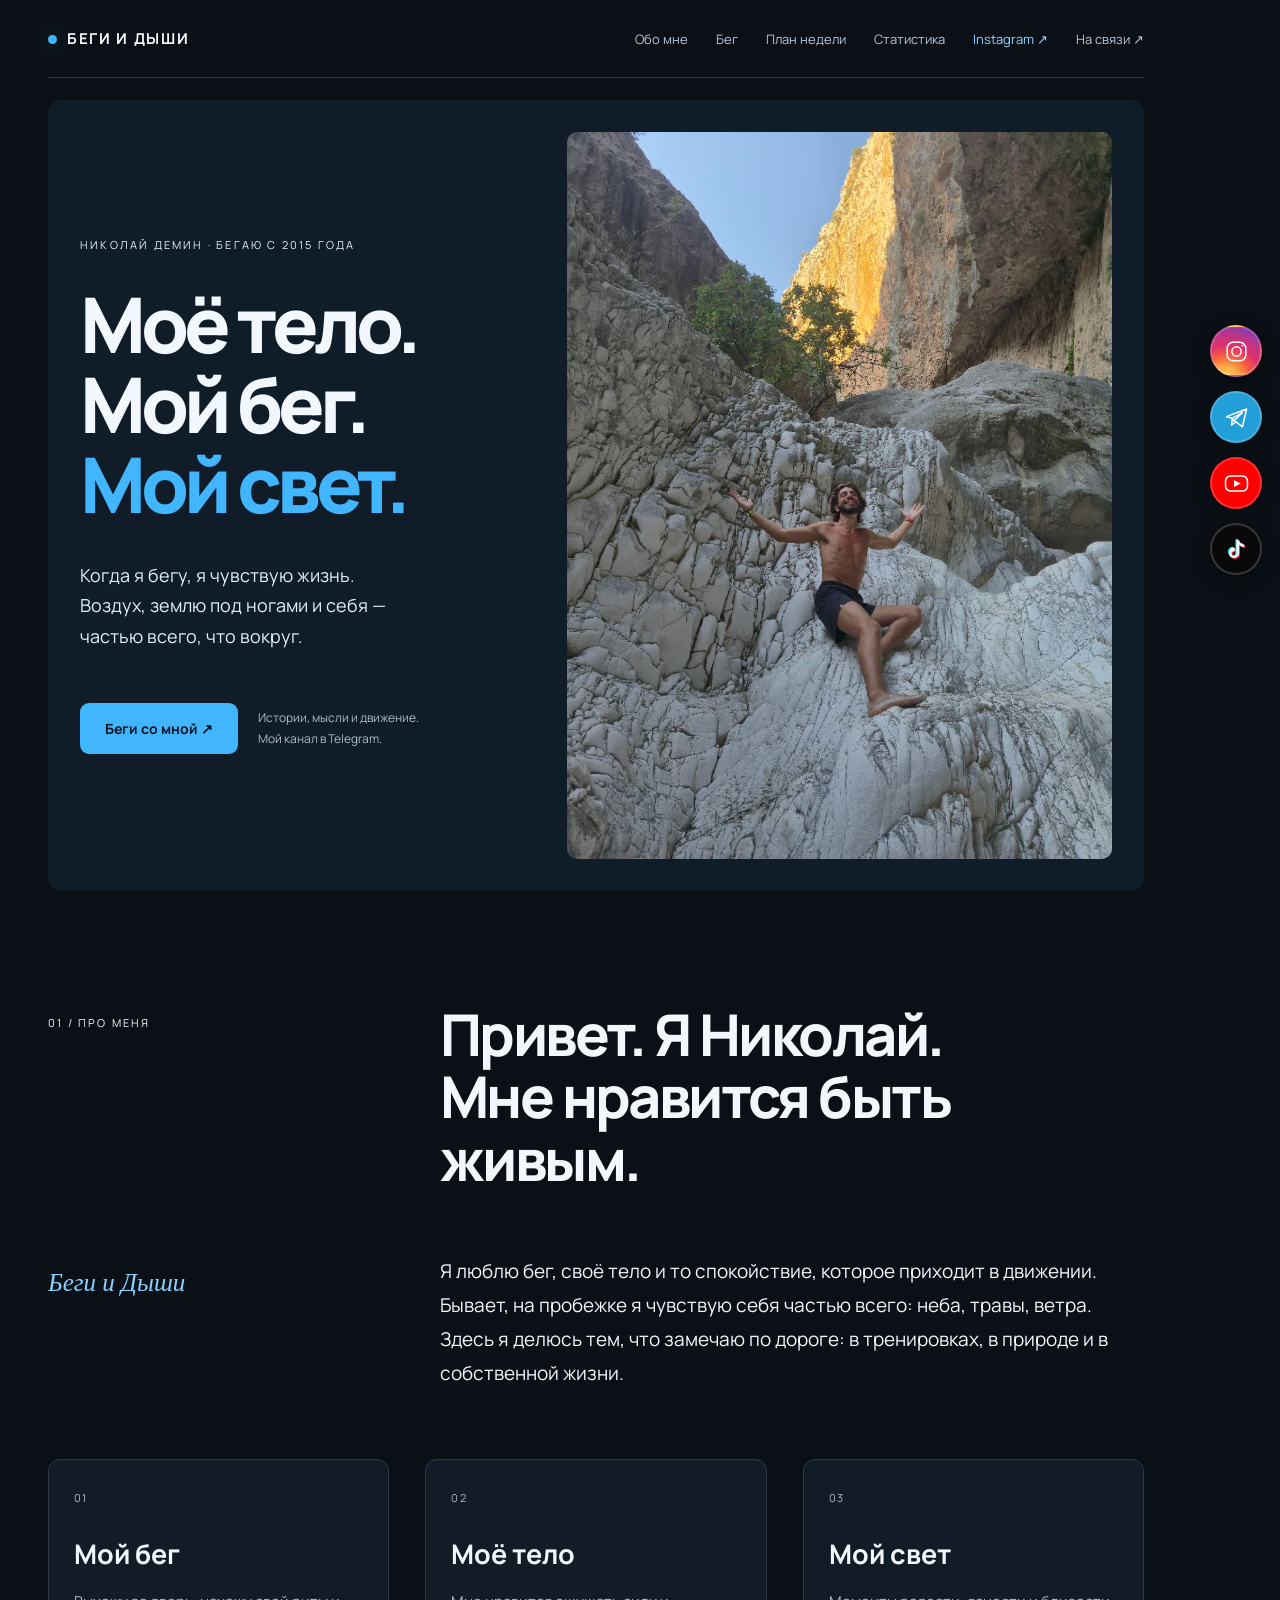
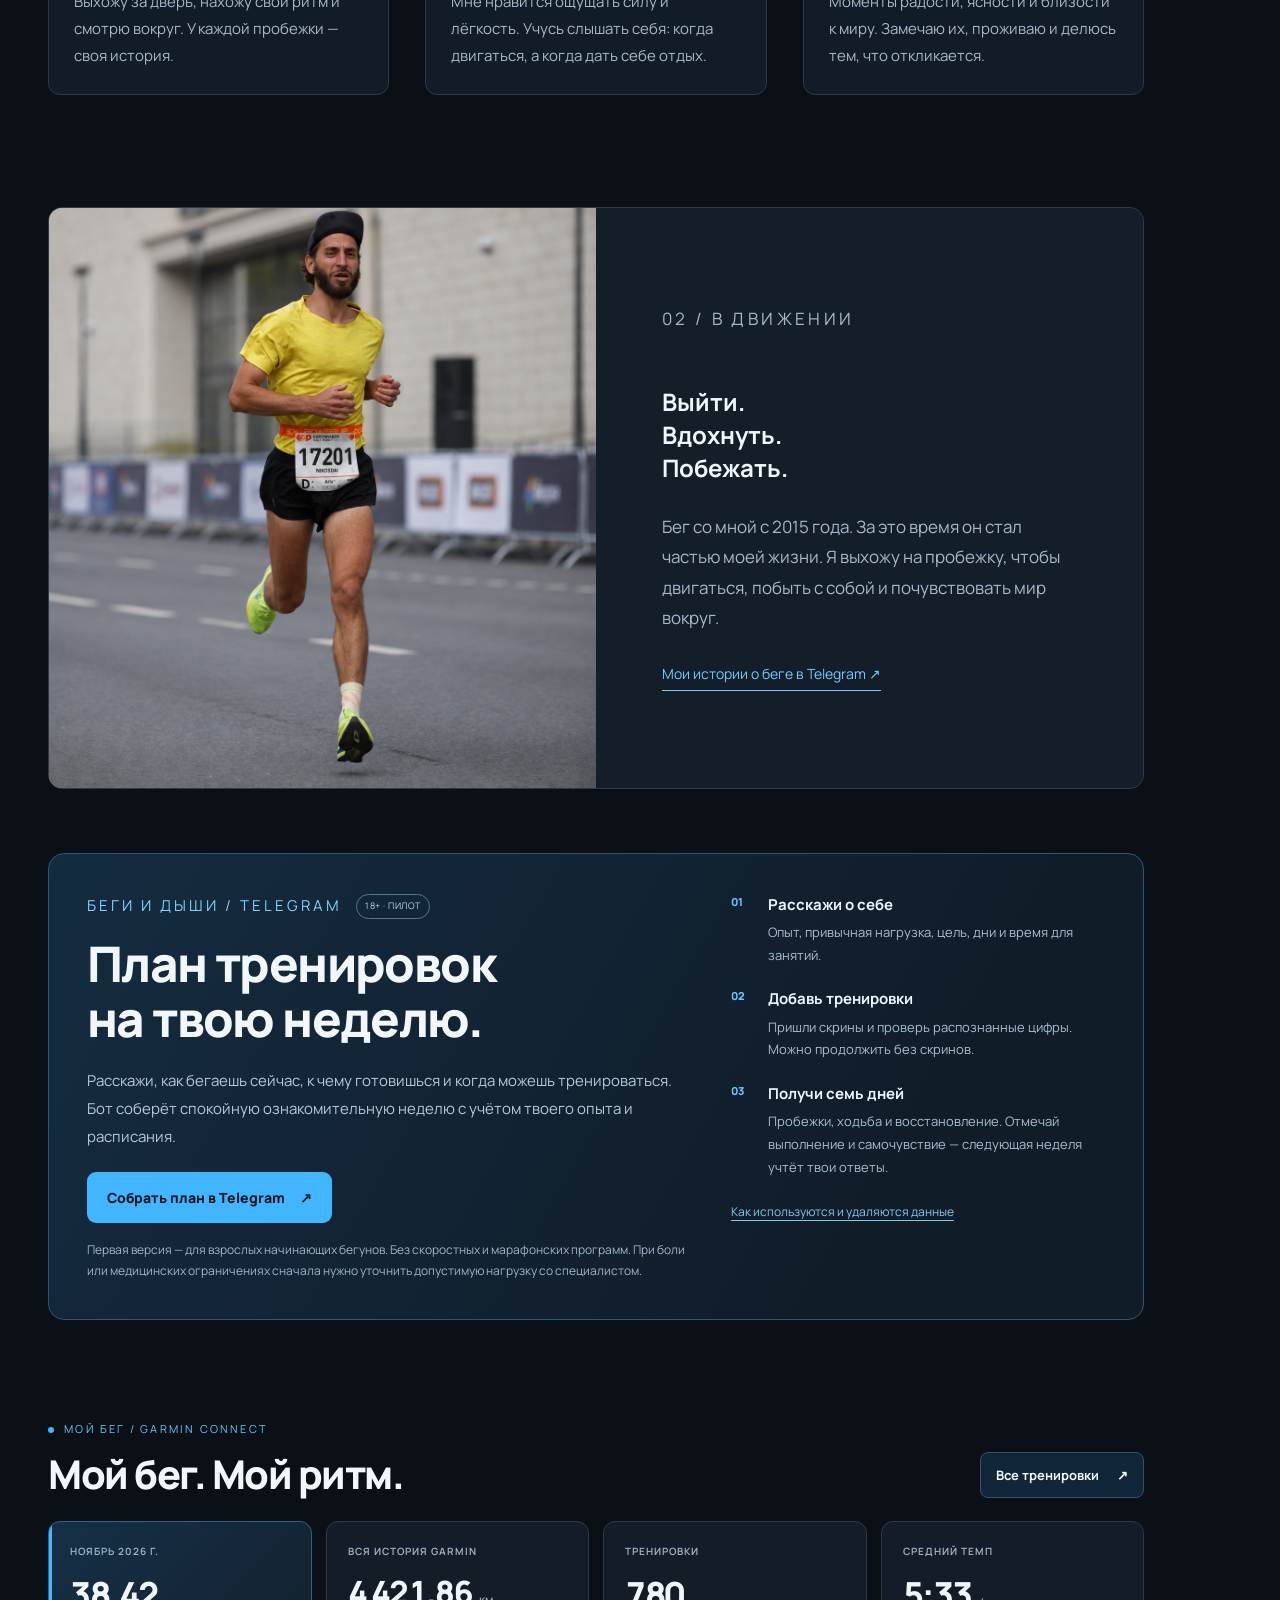
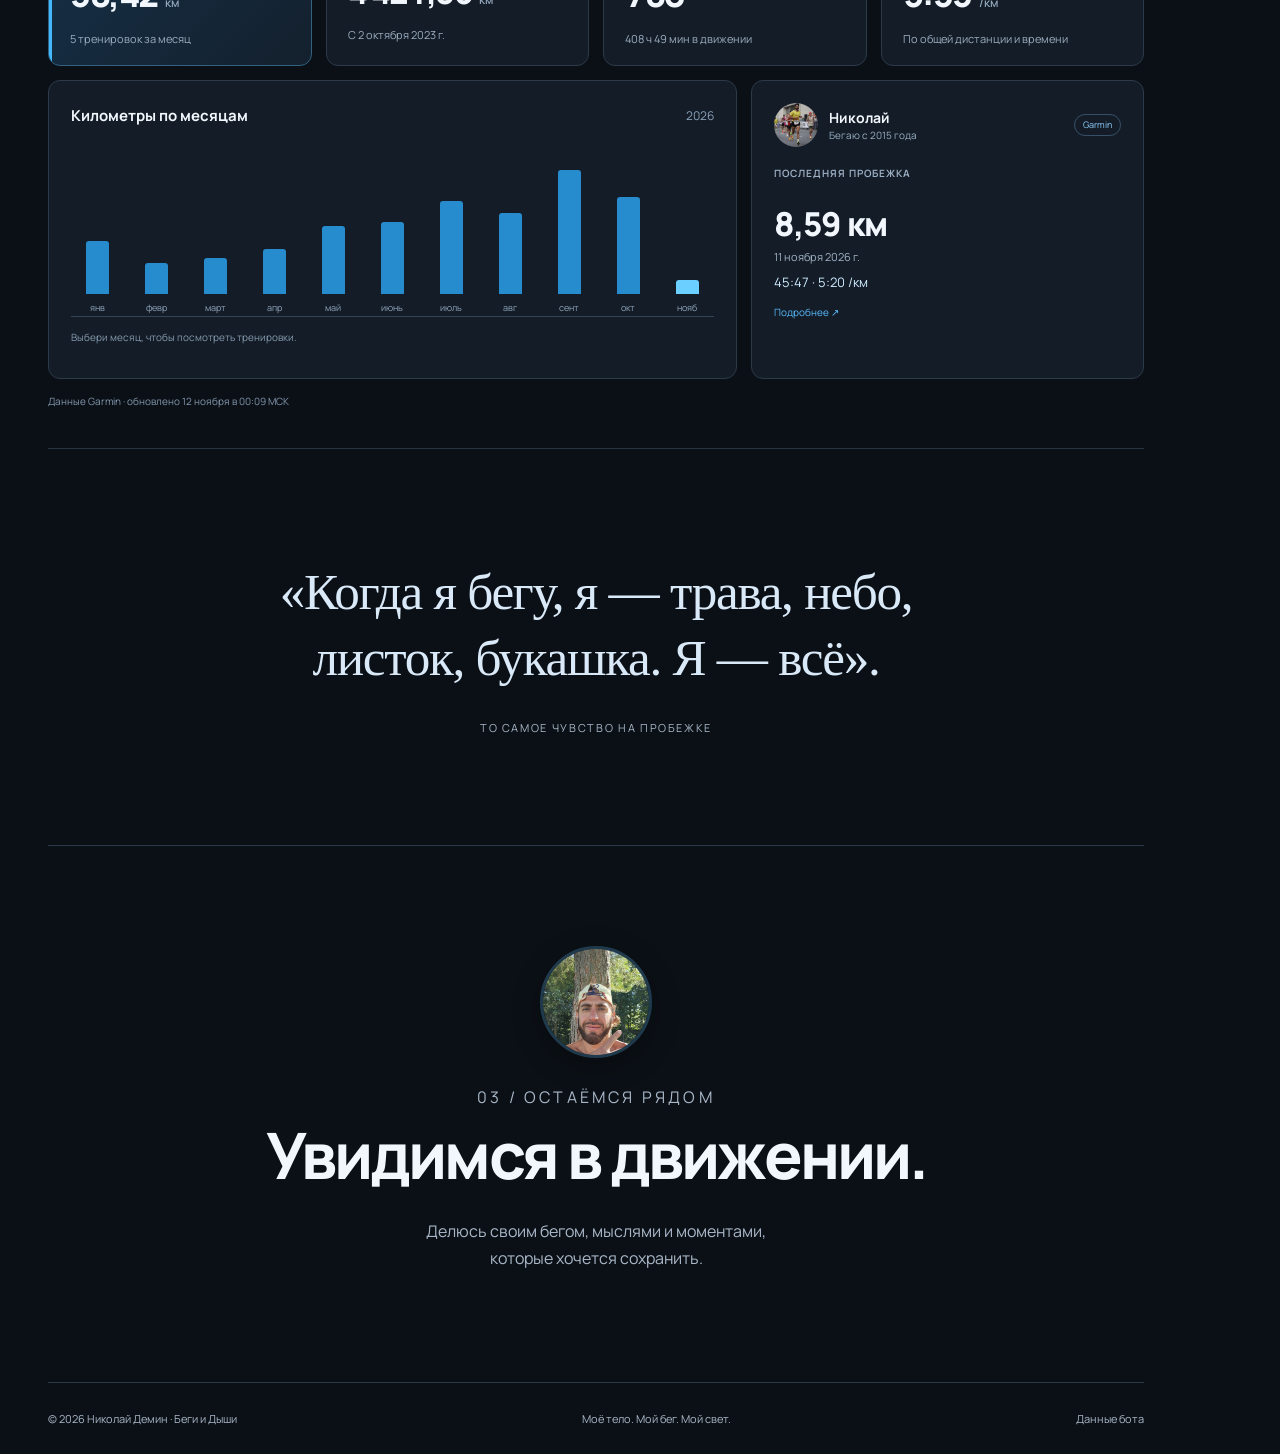
==== index.html @ 077b636d "Place yellow race photo in running block and small portrait above contact heading" ====
<!doctype html>
<html lang="ru">
<head>
<meta charset="utf-8">
<meta name="viewport" content="width=device-width,initial-scale=1">
<meta name="theme-color" content="#0b1016">
<meta name="description" content="Николай Демин. Беги и Дыши — бег, моё тело и мой свет. Личные истории о движении, природе и возвращении к себе.">
<title>Николай Демин — Беги и Дыши</title>
<style>
:root{--paper:#f3f0e7;--ink:#18352a;--muted:#59665d;--line:#cdd2c7;--lime:#d7ee91}*{box-sizing:border-box}html{scroll-behavior:smooth;scroll-padding-top:85px}body{margin:0;background:var(--paper);color:var(--ink);font-family:Arial,Helvetica,sans-serif;-webkit-font-smoothing:antialiased}a{color:inherit}a:focus-visible{outline:3px solid #b6d775;outline-offset:7px}.wrap{width:min(1320px,calc(100% - 96px));margin:auto}.header{display:flex;align-items:center;justify-content:space-between;padding:28px 0;gap:24px}.brand{text-decoration:none;font-size:15px;font-weight:700;letter-spacing:.11em}.brand span{display:inline-block;width:9px;height:9px;border-radius:50%;background:#738e40;margin-right:10px}.nav{display:flex;gap:28px}.nav a{text-decoration:none;font-size:13px}.nav a:hover{text-decoration:underline}.hero{position:relative;min-height:740px;height:calc(100svh - 90px);max-height:1100px;background:#14271f;overflow:hidden;color:var(--paper);border-radius:4px}.hero-photo{position:absolute;width:100%;height:100%;inset:0;object-fit:cover;object-position:center 40%;opacity:.72}.hero:after{content:"";position:absolute;inset:0;background:linear-gradient(90deg,rgba(8,25,18,.86),rgba(8,25,18,.2) 80%),linear-gradient(0deg,rgba(8,25,18,.65),transparent 45%)}.hero-inner{position:relative;z-index:1;padding:80px 7%;height:100%;display:flex;flex-direction:column;justify-content:center;align-items:flex-start}.eyebrow{font-size:11px;letter-spacing:.2em;text-transform:uppercase;margin:0 0 32px}.hero h1{font-family:Georgia,'Times New Roman',serif;font-size:clamp(68px,9vw,140px);font-weight:400;letter-spacing:-.065em;line-height:.94;margin:0 0 36px}.hero h1 em{font-weight:400;color:var(--lime)}.intro{font-size:18px;line-height:1.7;max-width:440px;margin:0}.hero-bottom{margin-top:52px;display:flex;gap:20px;align-items:center}.pill{display:inline-flex;text-decoration:none;align-items:center;justify-content:center;padding:16px 25px;border-radius:40px;background:var(--lime);color:#1d3324;font-size:14px;font-weight:700}.pill:hover{background:#e7f7b9}.hero-note{font-size:12px;line-height:1.7;opacity:.75}.section{padding:112px 0}.section-heading{display:grid;grid-template-columns:1fr 2fr;gap:40px;margin-bottom:64px}.section-heading .eyebrow{margin:12px 0}.section h2{font:400 clamp(36px,4.5vw,66px)/1.08 Georgia,serif;letter-spacing:-.045em;margin:0}.about-copy{display:grid;grid-template-columns:1fr 2fr;gap:40px}.about-copy p{font-size:19px;line-height:1.8;margin:0;max-width:760px}.signature{font:italic 25px Georgia,serif;padding-top:15px}.themes{display:grid;grid-template-columns:repeat(3,1fr);gap:36px;margin-top:68px}.theme{border-top:1px solid var(--line);padding-top:23px}.number{font-size:11px;letter-spacing:.12em;color:var(--muted)}.theme h3{font:400 32px Georgia,serif;margin:28px 0 16px}.theme p{font-size:15px;line-height:1.8;color:var(--muted);margin:0}.run{background:#e4e7dc;padding:0;overflow:hidden}.run-grid{display:grid;grid-template-columns:1fr 1fr}.run-image{min-height:580px;width:100%;height:100%;object-fit:cover;background:#a2b29e}.run-copy{display:flex;flex-direction:column;justify-content:center;padding:75px 12%}.run-copy h2{margin-bottom:28px}.run-copy p{font-size:17px;line-height:1.8;color:var(--muted);margin:0 0 30px}.text-link{text-decoration:none;border-bottom:1px solid currentColor;align-self:flex-start;padding:0 0 7px;font-size:14px}.quote{text-align:center;padding:110px 15%;border-bottom:1px solid var(--line)}.quote p{font:400 clamp(29px,4vw,53px)/1.3 Georgia,serif;letter-spacing:-.025em;margin:0}.quote small{display:block;font-size:11px;letter-spacing:.15em;text-transform:uppercase;margin-top:28px;color:var(--muted)}.social-section{text-align:center;padding:100px 0 110px}.social-section h2{font:400 clamp(35px,5vw,65px) Georgia,serif;letter-spacing:-.04em;margin:0 0 20px}.social-section>p{font-size:16px;line-height:1.7;color:var(--muted);margin:0 auto;max-width:480px}.socials{display:flex;justify-content:center;gap:55px;margin-top:48px}.social{display:flex;flex-direction:column;align-items:center;text-decoration:none;gap:14px;font-size:13px}.circle{width:88px;height:88px;display:flex;align-items:center;justify-content:center;border:1px solid #9ba99b;border-radius:50%;transition:background .2s,transform .2s}.circle svg{width:29px;height:29px;fill:none;stroke:currentColor;stroke-width:1.5}.social[href]:hover .circle{background:var(--ink);color:var(--paper);transform:translateY(-4px)}.social small{font-size:11px;color:var(--muted);margin-top:-7px}.social.pending .circle{border-style:dashed;color:#7b887c}.footer{border-top:1px solid var(--line);padding:28px 0;display:flex;justify-content:space-between;gap:20px;font-size:11px;color:var(--muted)}.skip{position:absolute;left:16px;top:-60px;z-index:5;background:var(--paper);padding:12px}.skip:focus{top:10px}@media(min-width:1500px){.hero-inner{padding-left:9%}}@media(max-width:800px){.wrap{width:calc(100% - 40px)}.header{padding:23px 0}.nav{gap:18px}.nav a{font-size:12px}.brand{font-size:12px}.hero{min-height:660px;height:calc(100svh - 75px)}.hero-inner{padding:60px 7%}.hero h1{font-size:clamp(68px,13vw,110px)}.intro{font-size:16px;max-width:360px}.section{padding:75px 0}.section-heading,.about-copy{grid-template-columns:1fr;gap:25px}.section-heading{margin-bottom:30px}.about-copy p{font-size:17px}.signature{padding-top:0}.themes{gap:25px;margin-top:45px}.theme h3{font-size:28px}.run-grid{grid-template-columns:1fr}.run-image{height:440px;min-height:0}.run-copy{padding:55px 28px}.quote{padding:70px 8%}.social-section{padding:70px 0}.socials{gap:32px}}@media(max-width:480px){.nav a:first-child{display:none}.hero-note{display:none}.hero-bottom{margin-top:34px}.hero h1{font-size:70px}.eyebrow{font-size:10px}.themes{grid-template-columns:1fr;gap:32px}.theme h3{margin-top:16px}.circle{width:70px;height:70px}.socials{gap:26px}.footer{flex-direction:column;gap:10px}.run-image{height:330px}}@media(prefers-reduced-motion:reduce){html{scroll-behavior:auto}*{transition:none!important}}
</style>
<link href="https://fonts.googleapis.com/css2?family=Manrope:wght@400;500;600;700;800&display=swap" rel="stylesheet">
<link rel="stylesheet" href="garmin-home.css?v=20261108-portrait-large">
<link rel="stylesheet" href="training-section.css?v=20261108">
<style id="fixed-social-links">
body{padding-right:88px}
.social-rail{position:fixed;right:max(18px,env(safe-area-inset-right));top:50%;transform:translateY(-50%);z-index:100;display:flex;flex-direction:column;gap:14px}
.social-rail a{display:grid;place-items:center;width:52px;height:52px;border-radius:50%;color:#fff;box-shadow:0 4px 18px #0005;border:2px solid #ffffff30;transition:transform .18s}
.social-rail a:hover{transform:scale(1.1)}.social-rail a:focus-visible{outline:3px solid #fff;outline-offset:4px}
.social-rail svg{width:27px;height:27px;fill:none;stroke:currentColor;stroke-width:1.8}
.social-rail .instagram{background:radial-gradient(circle at 30% 110%,#ffdc80 0%,#fcaf45 20%,#f56040 38%,#e1306c 55%,#c13584 70%,#833ab4 90%)}
.social-rail .telegram{background:#229ed9}.social-rail .youtube{background:#f00}.social-rail .tiktok{background:#080808}
.social-rail .tiktok svg{filter:drop-shadow(-1px -1px 0 #25f4ee) drop-shadow(1px 1px 0 #fe2c55)}
@media(max-width:800px){body{padding-right:60px}.social-rail{right:max(7px,env(safe-area-inset-right));gap:12px}.social-rail a{width:44px;height:44px}.social-rail svg{width:24px;height:24px}.header .nav{flex-wrap:wrap}}
@media(prefers-reduced-motion:reduce){.social-rail a{transition:none}}
</style>
<style id="selected-site-photos">
.run-image{object-fit:cover;object-position:50% 45%;aspect-ratio:1/1}
.contact-portrait{display:block;width:112px;height:112px;object-fit:cover;object-position:50% 38%;border-radius:50%;margin:0 auto 26px;border:3px solid #203a4d;box-shadow:0 8px 28px #0004}
@media(max-width:800px){.run-image{height:auto;min-height:0;aspect-ratio:1/1}.contact-portrait{width:88px;height:88px;margin-bottom:22px}}
</style>
</head>
<body>
<a class="skip" href="#main">К содержанию</a>
<div class="wrap">
<header class="header"><a class="brand" href="#home"><span></span>БЕГИ И ДЫШИ</a><nav class="nav" aria-label="Основная навигация"><a href="#about">Обо мне</a><a href="#run">Бег</a><a href="#training-plan">План недели</a><a href="#stats">Статистика</a><a class="nav-instagram" href="https://www.instagram.com/runandbreathe_nikolay/" target="_blank" rel="noopener noreferrer" aria-label="Открыть Instagram Николая">Instagram ↗</a><a href="#social">На связи ↗</a></nav></header>
<main id="main">
<section class="hero" id="home" aria-labelledby="hero-title">
<img class="hero-photo" src="./images/my-photo.jpg" alt="Николай Демин" fetchpriority="high">
<div class="hero-inner"><p class="eyebrow">Николай Демин · Бегаю с 2015 года</p><h1 id="hero-title">Моё тело.<br>Мой бег.<br><em>Мой свет.</em></h1><p class="intro">Когда я бегу, я чувствую жизнь.<br>Воздух, землю под ногами и себя —<br>частью всего, что вокруг.</p><div class="hero-bottom"><a class="pill" href="https://t.me/run_and_breathe" target="_blank" rel="noopener noreferrer">Беги со мной <span aria-hidden="true">&nbsp;↗</span></a><span class="hero-note">Истории, мысли и движение.<br>Мой канал в Telegram.</span></div></div>
</section>
<section class="section" id="about" aria-labelledby="about-title">
<div class="section-heading"><p class="eyebrow">01 / Про меня</p><h2 id="about-title">Привет. Я Николай.<br>Мне нравится быть живым.</h2></div>
<div class="about-copy"><div class="signature">Беги и Дыши</div><p>Я люблю бег, своё тело и то спокойствие, которое приходит в движении. Бывает, на пробежке я чувствую себя частью всего: неба, травы, ветра. Здесь я делюсь тем, что замечаю по дороге: в тренировках, в природе и в собственной жизни.</p></div>
<div class="themes"><article class="theme"><span class="number">01</span><h3>Мой бег</h3><p>Выхожу за дверь, нахожу свой ритм и смотрю вокруг. У каждой пробежки — своя история.</p></article><article class="theme"><span class="number">02</span><h3>Моё тело</h3><p>Мне нравится ощущать силу и лёгкость. Учусь слышать себя: когда двигаться, а когда дать себе отдых.</p></article><article class="theme"><span class="number">03</span><h3>Мой свет</h3><p>Моменты радости, ясности и близости к миру. Замечаю их, проживаю и делюсь тем, что откликается.</p></article></div>
</section>
<section class="run" id="run" aria-labelledby="run-title"><div class="run-grid"><img class="run-image" src="./images/nikolai-yellow-race.png" alt="Николай в жёлтой футболке на городском забеге" loading="lazy"><div class="run-copy"><p class="eyebrow">02 / В движении</p><h2 id="run-title">Выйти.<br>Вдохнуть.<br>Побежать.</h2><p>Бег со мной с 2015 года. За это время он стал частью моей жизни. Я выхожу на пробежку, чтобы двигаться, побыть с собой и почувствовать мир вокруг.</p><a class="text-link" href="https://t.me/run_and_breathe" target="_blank" rel="noopener noreferrer">Мои истории о беге в Telegram ↗</a></div></div></section>
<section class="training-section" id="training-plan" aria-labelledby="training-title">
 <div><p class="eyebrow">Беги и Дыши / Telegram <span class="training-pilot">18+ · Пилот</span></p>
 <h2 id="training-title">План тренировок<br>на твою неделю.</h2>
 <p>Расскажи, как бегаешь сейчас, к чему готовишься и когда можешь тренироваться. Бот соберёт спокойную ознакомительную неделю с учётом твоего опыта и расписания.</p>
 <a class="training-cta" href="https://t.me/RunAndBreatheAssistantBot?start=plan" target="_blank" rel="noopener noreferrer">Собрать план в Telegram <span aria-hidden="true">↗</span></a>
 <p class="training-scope">Первая версия — для взрослых начинающих бегунов. Без скоростных и марафонских программ. При боли или медицинских ограничениях сначала нужно уточнить допустимую нагрузку со специалистом.</p></div>
 <div><ol class="training-steps"><li><strong>Расскажи о себе</strong>Опыт, привычная нагрузка, цель, дни и время для занятий.</li><li><strong>Добавь тренировки</strong>Пришли скрины и проверь распознанные цифры. Можно продолжить без скринов.</li><li><strong>Получи семь дней</strong>Пробежки, ходьба и восстановление. Отмечай выполнение и самочувствие — следующая неделя учтёт твои ответы.</li></ol>
 <a class="training-privacy" href="training-privacy.html">Как используются и удаляются данные</a></div>
</section>
<section class="connect-overview" id="stats" aria-labelledby="overview-title">
  <div class="overview-heading"><div><p class="eyebrow"><span class="live-dot" aria-hidden="true"></span> Мой бег / Garmin Connect</p><h2 id="overview-title">Мой бег. Мой ритм.</h2></div><a class="connect-action" href="runs.html">Все тренировки <span aria-hidden="true">↗</span></a></div>
  <div class="connect-kpis" id="home-run-kpis" aria-live="polite"><article class="connect-kpi"><span class="kpi-label" id="home-month-label">Этот месяц</span><strong><span id="home-month-distance">—</span><small>км</small></strong><span class="kpi-foot" id="home-month-runs">Загружаю тренировки</span></article><article class="connect-kpi"><span class="kpi-label">Вся история Garmin</span><strong><span id="home-total-distance">—</span><small>км</small></strong><span class="kpi-foot" id="home-history-since">История тренировок</span></article><article class="connect-kpi"><span class="kpi-label">Тренировки</span><strong id="home-total-runs">—</strong><span class="kpi-foot" id="home-total-hours">Время в движении</span></article><article class="connect-kpi"><span class="kpi-label">Средний темп</span><strong><span id="home-average-pace">—</span><small>/км</small></strong><span class="kpi-foot">По общей дистанции и времени</span></article></div>
  <div class="overview-bottom"><section class="overview-chart"><div class="overview-panel-heading"><h3>Километры по месяцам</h3><span id="home-chart-year">—</span></div><div class="home-distance-chart" id="home-month-chart" aria-label="Километры по месяцам"></div><p class="overview-hint">Выбери месяц, чтобы посмотреть тренировки.</p></section><section class="overview-latest"><div class="overview-athlete"><img src="images/run-race-2026.jpg" alt="Николай на забеге" width="44" height="44"><div><strong>Николай</strong><span>Бегаю с 2015 года</span></div><span class="source-pill">Garmin</span></div><p class="kpi-label">Последняя пробежка</p><a id="home-last-run" class="latest-run-link" href="runs.html"><strong id="home-last-distance">—</strong><span id="home-last-date">Загружаю историю</span><span class="latest-details" id="home-last-details"></span><span class="latest-open">Подробнее <span aria-hidden="true">↗</span></span></a></section></div>
  <p class="connect-updated" id="home-sync-status" role="status">Загружаю данные Garmin…</p>
</section>

<div class="quote"><p>«Когда я бегу, я — трава, небо,<br>листок, букашка. Я — всё».</p><small>То самое чувство на пробежке</small></div>
<section class="social-section" id="social" aria-labelledby="social-title"><img class="contact-portrait" src="./images/nikolai-tree-portrait.png" alt="Николай на природе" width="112" height="112" loading="lazy"><p class="eyebrow">03 / Остаёмся рядом</p><h2 id="social-title">Увидимся в движении.</h2><p>Делюсь своим бегом, мыслями и моментами,<br>которые хочется сохранить.</p>
</section>
</main><footer class="footer"><span>© 2026 Николай Демин · Беги и Дыши</span><span>Моё тело. Мой бег. Мой свет.</span><a href="training-privacy.html">Данные бота</a></footer>
</div>
<script src="garmin-data.js?v=20261107"></script><script src="main-page-runs.js?v=20261107"></script>
<nav class="social-rail" aria-label="Мои социальные сети"><a class="instagram" href="https://www.instagram.com/runandbreathe_nikolay/" target="_blank" rel="noopener noreferrer" aria-label="Открыть Instagram" title="Instagram"><svg viewBox="0 0 32 32" aria-hidden="true"><rect x="5" y="5" width="22" height="22" rx="7"/><circle cx="16" cy="16" r="5.5"/><circle cx="23" cy="9" r="1" fill="currentColor" stroke="none"/></svg></a><a class="telegram" href="https://t.me/run_and_breathe" target="_blank" rel="noopener noreferrer" aria-label="Открыть Telegram" title="Telegram"><svg viewBox="0 0 32 32" aria-hidden="true"><path d="m4 15 24-9-5 21-8-6-5 4 1-8 12-7-10 10-2-3z" stroke-linejoin="round"/></svg></a><a class="youtube" href="https://www.youtube.com/channel/UCAae3ARFY95jJFjB3_jxwHQ" target="_blank" rel="noopener noreferrer" aria-label="Открыть YouTube" title="YouTube"><svg viewBox="0 0 32 32" aria-hidden="true"><rect x="3" y="7" width="26" height="18" rx="6"/><path d="m13 12 8 4-8 4z" fill="currentColor" stroke="none"/></svg></a><a class="tiktok" href="https://www.tiktok.com/@runandbreathe" target="_blank" rel="noopener noreferrer" aria-label="Открыть TikTok" title="TikTok"><svg viewBox="0 0 32 32" aria-hidden="true"><path d="M19 5v15a6 6 0 1 1-5-5.9V18a3 3 0 1 0 2 2V5h3c.4 3 2.3 5 6 5v3c-2.3 0-4.3-.8-6-2.2" fill="currentColor" stroke="none"/></svg></a></nav>
</body>
</html>
---- garmin-home.css ----
.connect-overview{padding-top:40px;padding-bottom:38px;border-bottom:1px solid #253342}.overview-heading{display:flex;justify-content:space-between;align-items:end;gap:20px;margin-bottom:23px}.overview-heading h2{font-size:clamp(29px,3.1vw,43px);font-weight:800;line-height:1.18;letter-spacing:-1.5px;margin-top:12px}.connect-action{display:inline-flex;gap:18px;align-items:center;font-size:13px;font-weight:700;padding:11px 15px;border:1px solid #32506b;background:#112638;border-radius:8px;white-space:nowrap}.connect-action:hover{border-color:#5dc5ff;background:#14344d}.connect-kpis{display:grid;grid-template-columns:repeat(4,minmax(0,1fr));gap:14px}.connect-kpi{padding:21px 21px 18px;background:#141d27;border:1px solid #2b3948;border-radius:12px;min-width:0;position:relative;overflow:hidden}.connect-kpi:first-child{background:linear-gradient(135deg,#153047,#14202d);border-color:#326182}.connect-kpi:first-child:before{content:'';position:absolute;left:0;top:0;bottom:0;width:3px;background:#43b8ff}.kpi-label{display:block;font:650 10px/1.6 'Manrope',Arial,sans-serif;text-transform:uppercase;letter-spacing:1px;color:#9eb0c5}.connect-kpi strong{display:flex;align-items:baseline;gap:7px;font-size:clamp(25px,2.7vw,38px);font-weight:800;line-height:1.35;letter-spacing:-1.4px;font-variant-numeric:tabular-nums;margin-top:12px;white-space:nowrap}.connect-kpi strong small{font-size:12px;letter-spacing:0;font-weight:500;color:#9ab0c5}.kpi-foot{display:block;margin-top:12px;color:#9badc0;font-size:11px;line-height:1.6}.overview-bottom{display:grid;grid-template-columns:minmax(0,1.75fr) minmax(260px,1fr);gap:14px;margin-top:14px}.overview-chart,.overview-latest{min-width:0;background:#141d27;border:1px solid #2b3948;border-radius:12px;padding:22px}.overview-panel-heading{display:flex;align-items:center;justify-content:space-between;gap:12px}.overview-panel-heading h3{font-size:15px;font-weight:700}.overview-panel-heading>span{color:#89a1b8;font-size:12px}.home-distance-chart{display:flex;align-items:end;gap:7px;height:166px;margin-top:22px;border-bottom:1px solid #344355}.home-chart-column{height:100%;flex:1;min-width:0;display:flex;flex-direction:column;align-items:center;gap:6px;font-size:9px;color:#8fa5bc}.home-chart-value{font-size:8px;opacity:0;transition:opacity .2s}.home-chart-column:hover .home-chart-value,.home-chart-column:focus-visible .home-chart-value{opacity:1;color:white}.home-chart-track{flex:1;width:100%;display:flex;align-items:end;justify-content:center}.home-chart-bar{display:block;width:65%;min-width:4px;max-width:23px;min-height:2px;background:#278cce;border-radius:3px 3px 0 0;transition:filter .2s}.home-chart-column:hover .home-chart-bar{filter:brightness(1.5)}.home-chart-column:last-child .home-chart-bar{background:#6bd0ff}.overview-hint{font-size:10px;color:#849aaf;margin-top:12px}.overview-athlete{display:flex;align-items:center;gap:11px;margin-bottom:18px}.overview-athlete img{border-radius:50%;object-fit:cover}.overview-athlete>div{display:flex;flex-direction:column;line-height:1.55}.overview-athlete strong{font-size:14px}.overview-athlete>div>span{font-size:10px;color:#9aafc3}.source-pill{margin-left:auto;border:1px solid #365067;border-radius:20px;padding:3px 8px;font-size:9px;color:#8ecfff;line-height:1.5}.latest-run-link{display:flex;flex-direction:column;position:relative;line-height:1.5}.latest-run-link>strong{font-size:33px;letter-spacing:-1px;font-weight:800;margin-top:8px}.latest-run-link>span{font-size:11px;color:#a0b2c5}.latest-run-link .latest-details{font-size:13px;color:#cdeaff;margin-top:8px}.latest-run-link .latest-open{font-size:10px;color:#58baff;margin-top:12px}.connect-updated{font-size:10px;color:#8398ae;margin-top:14px}
@media(max-width:1100px){.connect-kpi{padding:18px 14px}.overview-bottom{grid-template-columns:1.5fr 1fr}.connect-kpi strong{font-size:29px}}
@media(max-width:760px){.home-page .hero{padding-top:30px}.home-page .hero h1{letter-spacing:-1.4px}.connect-overview{padding-top:26px;padding-bottom:27px}.overview-heading{align-items:start;gap:12px}.overview-heading h2{font-size:30px;letter-spacing:-1px}.overview-heading .eyebrow{font-size:9px;letter-spacing:1px}.connect-action{padding:10px;font-size:10px;gap:8px;margin-top:4px}.connect-kpis{grid-template-columns:repeat(2,minmax(0,1fr));gap:10px}.connect-kpi{padding:17px 14px}.connect-kpi strong{font-size:30px;letter-spacing:-1px}.connect-kpi .kpi-label{font-size:9px;letter-spacing:.65px}.kpi-foot{font-size:10px;margin-top:8px}.overview-bottom{grid-template-columns:1fr}.overview-chart,.overview-latest{padding:19px}.home-distance-chart{height:140px;gap:5px}.overview-latest{display:grid;grid-template-columns:1fr 1fr;align-items:center;gap:6px 20px}.overview-athlete{grid-column:1/-1;margin-bottom:10px}.overview-latest>.kpi-label{align-self:start;margin-top:14px}.latest-run-link>strong{font-size:29px}.home-page .hero-book{background:linear-gradient(90deg,#102131,#182c3e 12px,#15222f 28px,#141e29 100%)}.home-page .mobile-menu{background:#111d29;border-color:#31475d}.home-page .mobile-menu nav{background:#111d29}.home-page .story-section{padding-block:48px}}
@media(max-width:380px){.connect-kpi strong{font-size:25px}.connect-kpi{padding:15px 11px}.overview-heading h2{font-size:27px}.connect-action{font-size:9px}.overview-heading{gap:7px}.home-chart-column{font-size:8px}.home-distance-chart{gap:3px}.overview-latest{grid-template-columns:1fr}.overview-latest>.kpi-label{margin:0}.latest-run-link>strong{font-size:29px}.latest-run-link{margin-top:-4px}.home-page .hero h1{font-size:35px}}
/* Garmin-inspired skin for the existing Body / Run / Light site. */
:root{--paper:#0b1016;--ink:#f2f7fd;--muted:#a9b7c8;--line:#2b3949;--lime:#42b5ff;color-scheme:dark}body{font-family:'Manrope',Arial,sans-serif}a{text-decoration:none}button,select{font:inherit}.header{border-bottom:1px solid var(--line)}.brand span{background:var(--lime);box-shadow:0 0 20px #42b5ff70}.nav a{color:#b7c6d5}.nav a:hover{color:#62c4ff}.hero{margin-top:22px;border-radius:14px;background:#101d29}.hero:after{background:linear-gradient(90deg,#07111cee,#0a182759 80%),linear-gradient(0deg,#08131acc,transparent 55%)}.hero-photo{opacity:.68}.hero h1{font-family:'Manrope',Arial,sans-serif;font-size:clamp(55px,7.5vw,112px);font-weight:800;letter-spacing:-.065em;line-height:1.04}.hero h1 em{font-style:normal;font-weight:800}.pill{background:#42b5ff;color:#061523;border-radius:9px}.pill:hover{background:#7dd0ff}.section h2,.social-section h2{font-family:'Manrope',Arial,sans-serif;font-weight:750;letter-spacing:-.045em}.theme h3{font-family:'Manrope',Arial,sans-serif;font-weight:700;font-size:27px}.theme{padding:25px;background:#121c27;border:1px solid var(--line);border-radius:12px}.run{background:#131e29;border:1px solid var(--line);border-radius:14px}.text-link{color:#71caff}.circle{border-color:#3a5971;background:#132331}.social[href]:hover .circle{background:#1c4664;color:white}.quote p{color:#d9e9f8}.connect-overview{margin-top:60px;line-height:1.7}.overview-heading h2{font-family:'Manrope',Arial,sans-serif;margin-bottom:0}.overview-heading .eyebrow{margin-bottom:8px;color:#67c5ff}.overview-panel-heading h3{margin:0}.live-dot{display:inline-block;width:6px;height:6px;border-radius:50%;background:#42b5ff;margin-right:6px}.connect-updated{margin-bottom:0}#home-total-distance{font-size:clamp(22px,2.5vw,36px)}.connect-kpi strong{font-variant-numeric:tabular-nums}.social.pending .circle{color:#9caebd}.signature{color:#89d1ff}@media(max-width:800px){.wrap{width:calc(100% - 32px)}.header{flex-wrap:wrap;gap:18px}.nav{gap:16px}.hero{min-height:620px}.hero h1{font-size:clamp(48px,11vw,78px)}.hero-inner{padding:46px 7%}.themes{grid-template-columns:1fr;gap:16px}.section{padding:64px 0}.theme h3{margin-top:16px}.connect-overview{margin-top:35px}.run-copy{padding:40px 24px}}@media(max-width:480px){.nav a:first-child{display:inline}.nav{width:100%;justify-content:space-between;gap:8px}.nav a{font-size:11px}.hero{height:auto;min-height:620px}.hero h1{font-size:clamp(48px,11vw,60px)}.intro{font-size:15px}.quote{padding:65px 6%}.overview-heading{flex-direction:column}.overview-heading h2{font-size:28px}.connect-action{align-self:start}#home-total-distance{font-size:clamp(20px,5.5vw,27px)}.connect-kpi strong small{font-size:10px}.section h2{font-size:34px}}

.hero{color:#f2f7fd}.hero .eyebrow,.hero .intro,.hero-note{color:#e4edf7}.hero h1{color:#f2f7fd}

/* Give the complete portrait more room without cropping or enlarging it as a background. */
.hero{display:grid;grid-template-columns:minmax(0,1fr) minmax(0,1.2fr);align-items:center;gap:32px;padding:32px;min-height:0;height:auto;max-height:none}
.hero-photo{grid-column:2;grid-row:1;position:static;display:block;width:100%;max-width:600px;height:auto;aspect-ratio:3/4;object-fit:contain;object-position:center;justify-self:end;opacity:1;border-radius:10px}
.hero:after{display:none}
.hero-inner{grid-column:1;grid-row:1;min-width:0;height:auto;padding:12px 0}
.hero-bottom{flex-wrap:wrap;row-gap:16px}
.hero h1{font-size:clamp(48px,6vw,88px)}
.hero h1,.hero .eyebrow,.hero .intro,.hero-note{text-shadow:none}
.nav .nav-instagram{color:#8ed7ff}
@media(max-width:800px){
 .hero{display:flex;flex-direction:column;gap:28px;padding:32px 0 0}
 .hero-inner{order:0;flex:none;width:100%;padding:0 24px}
 .hero-photo{order:1;width:100%;max-width:600px;align-self:center;border-radius:0}
 .nav{flex-wrap:wrap;row-gap:12px}
}
---- training-section.css ----
.training-section{margin-top:64px;padding:38px;border:1px solid #345572;border-radius:16px;background:linear-gradient(120deg,#142c40,#111c29 75%);display:grid;grid-template-columns:minmax(0,1.3fr) minmax(250px,.8fr);gap:36px;align-items:start}.training-section .eyebrow{color:#80cfff;margin:0 0 18px}.training-section h2{font-size:clamp(30px,4vw,49px);line-height:1.12;letter-spacing:-1.6px;margin:0 0 20px;font-weight:800}.training-section p{font-size:15px;line-height:1.85;color:#b8c8d8;margin:0 0 22px}.training-pilot{display:inline-block;margin-left:8px;padding:3px 8px;border:1px solid #50778e;border-radius:20px;font-size:9px;letter-spacing:.5px;vertical-align:middle;color:#b5dcf5}.training-cta{display:inline-flex;align-items:center;justify-content:space-between;gap:15px;max-width:100%;padding:16px 20px;background:#42b5ff;color:#061523;border-radius:9px;font-size:14px;font-weight:800;text-decoration:none}.training-cta:hover{background:#7dd0ff}.training-cta:focus-visible{outline:3px solid #b9e5ff;outline-offset:5px}.training-section .training-scope{font-size:12px;line-height:1.75;margin:16px 0 0;color:#9fb5c8}.training-steps{list-style:none;counter-reset:training;margin:0;padding:0;display:grid;gap:20px}.training-steps li{counter-increment:training;position:relative;padding-left:37px;font-size:13px;line-height:1.75;color:#a8bed1}.training-steps li:before{content:'0' counter(training);position:absolute;left:0;top:0;color:#6ac4ff;font-size:11px;font-weight:800}.training-steps strong{display:block;color:#edf7ff;font-size:15px;margin-bottom:3px}.training-section .training-privacy{display:inline-block;margin-top:24px;font-size:12px;color:#81caed;text-decoration:underline;text-underline-offset:4px}@media(max-width:800px){.training-section{grid-template-columns:1fr;padding:28px 24px;gap:28px;margin-top:40px}.training-section h2{font-size:34px}.training-cta{width:100%}.training-section p{font-size:15px}.training-steps{gap:17px}}@media(prefers-reduced-motion:reduce){.training-cta{transition:none}}
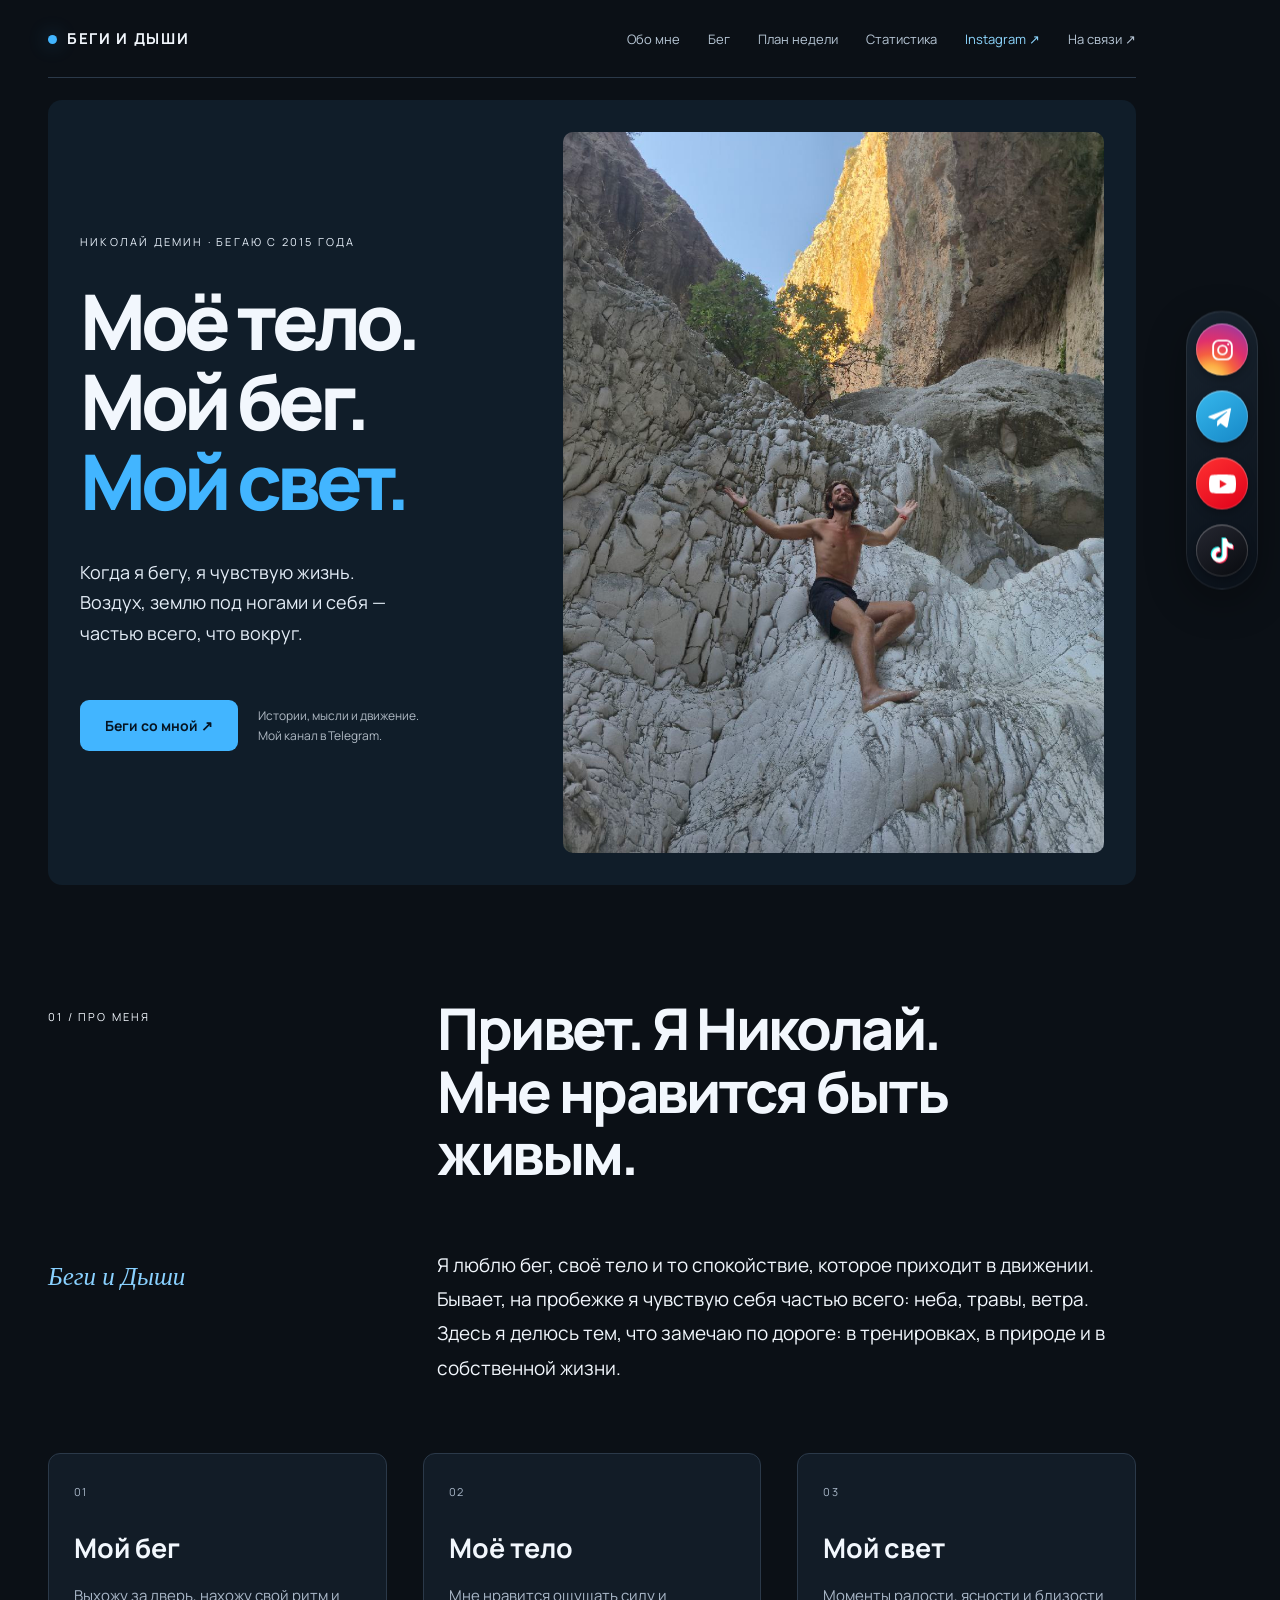
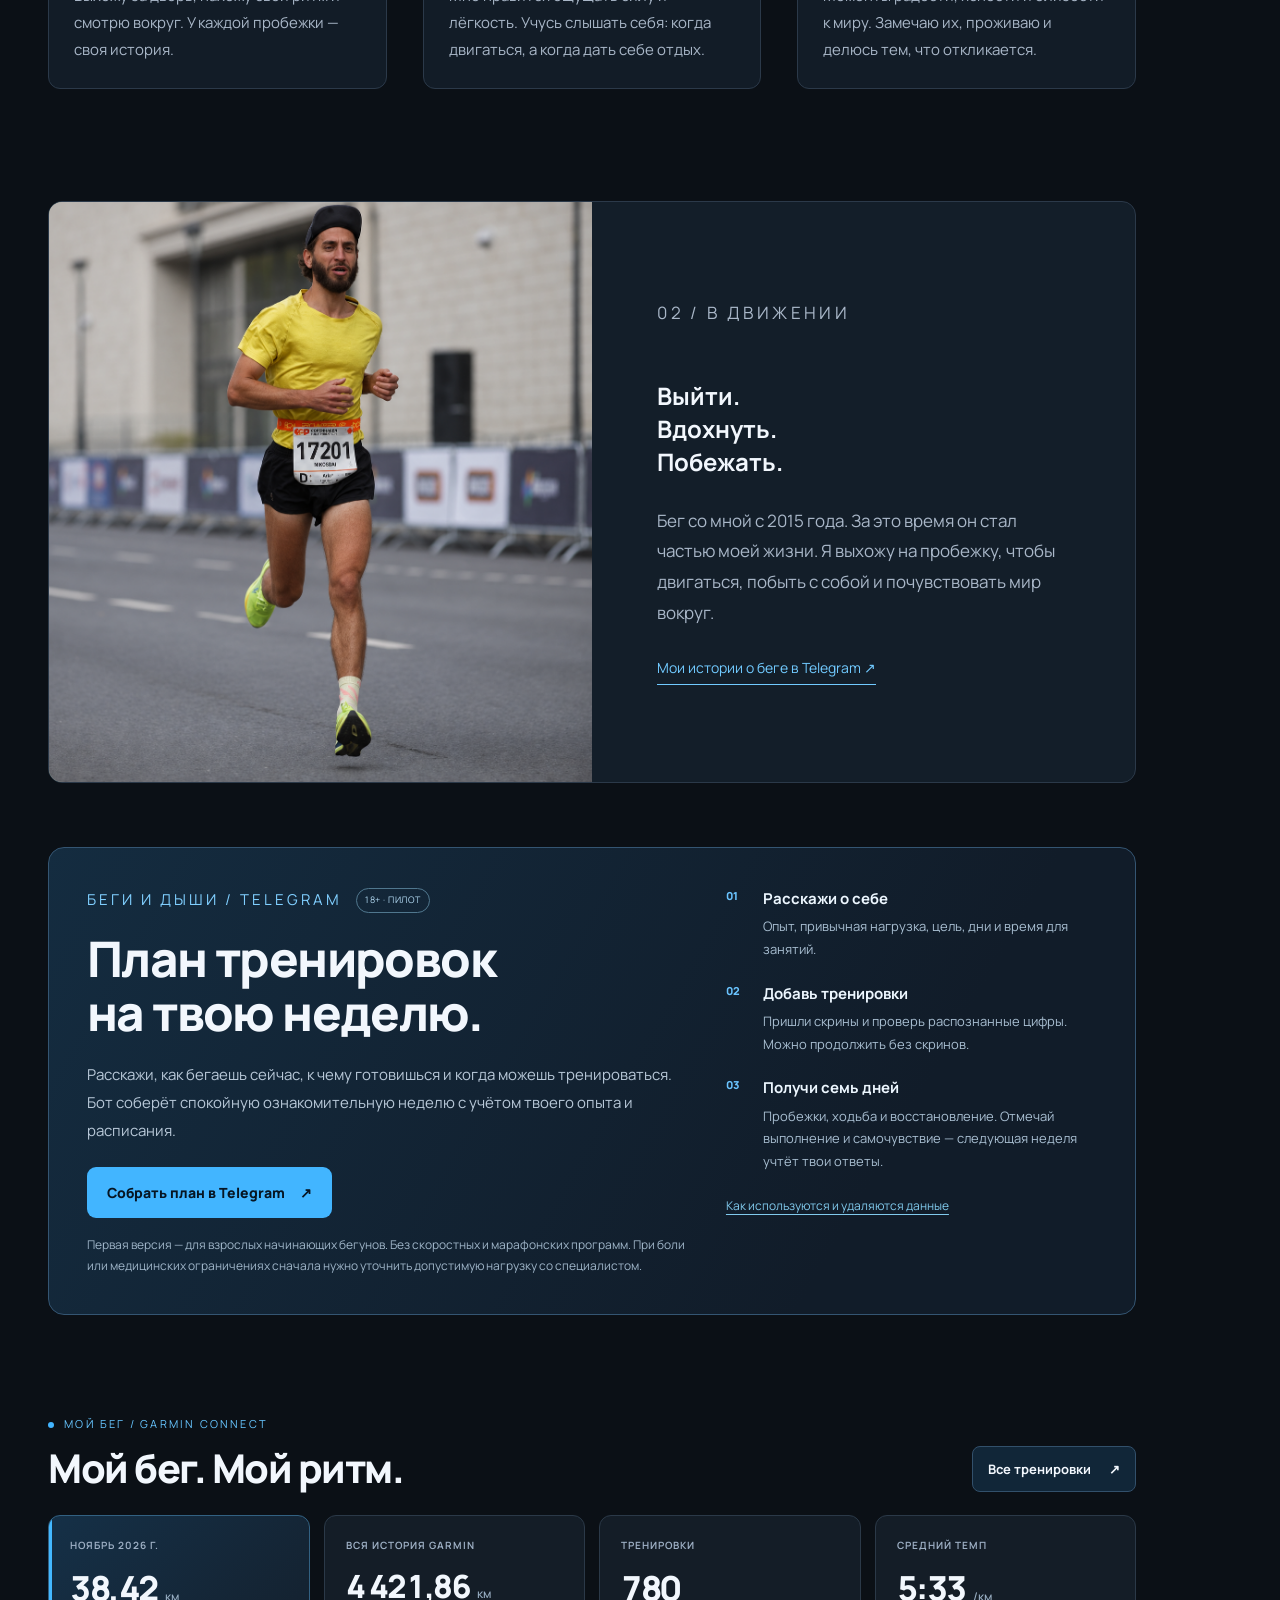
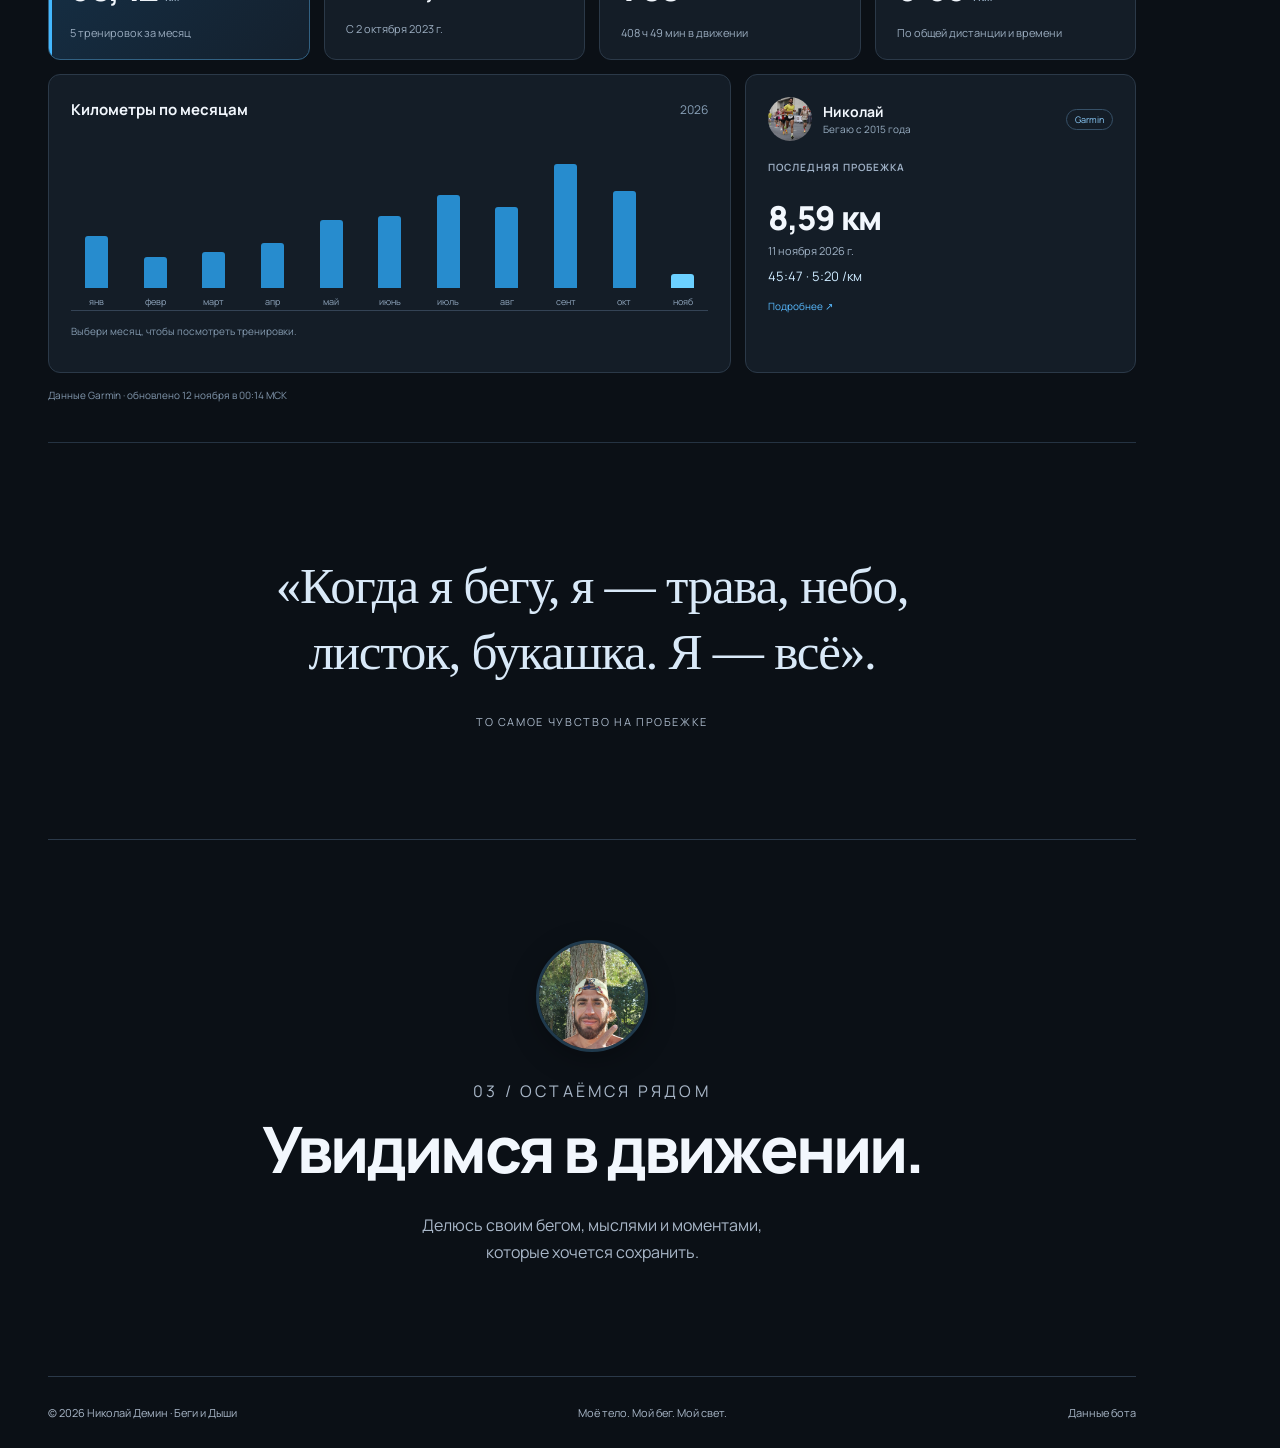
==== commit 4aac3226: "Refine floating social dock with solid brand marks and polished interactions" ====
--- a/index.html
+++ b/index.html
@@ -13,16 +13,25 @@
 <link rel="stylesheet" href="garmin-home.css?v=20261108-portrait-large">
 <link rel="stylesheet" href="training-section.css?v=20261108">
 <style id="fixed-social-links">
-body{padding-right:88px}
-.social-rail{position:fixed;right:max(18px,env(safe-area-inset-right));top:50%;transform:translateY(-50%);z-index:100;display:flex;flex-direction:column;gap:14px}
-.social-rail a{display:grid;place-items:center;width:52px;height:52px;border-radius:50%;color:#fff;box-shadow:0 4px 18px #0005;border:2px solid #ffffff30;transition:transform .18s}
-.social-rail a:hover{transform:scale(1.1)}.social-rail a:focus-visible{outline:3px solid #fff;outline-offset:4px}
-.social-rail svg{width:27px;height:27px;fill:none;stroke:currentColor;stroke-width:1.8}
-.social-rail .instagram{background:radial-gradient(circle at 30% 110%,#ffdc80 0%,#fcaf45 20%,#f56040 38%,#e1306c 55%,#c13584 70%,#833ab4 90%)}
-.social-rail .telegram{background:#229ed9}.social-rail .youtube{background:#f00}.social-rail .tiktok{background:#080808}
-.social-rail .tiktok svg{filter:drop-shadow(-1px -1px 0 #25f4ee) drop-shadow(1px 1px 0 #fe2c55)}
-@media(max-width:800px){body{padding-right:60px}.social-rail{right:max(7px,env(safe-area-inset-right));gap:12px}.social-rail a{width:44px;height:44px}.social-rail svg{width:24px;height:24px}.header .nav{flex-wrap:wrap}}
-@media(prefers-reduced-motion:reduce){.social-rail a{transition:none}}
+body{padding-right:96px}
+.social-rail{position:fixed;right:max(22px,env(safe-area-inset-right));top:50%;transform:translateY(-50%);z-index:100;display:flex;flex-direction:column;gap:15px;padding:12px 9px;border:1px solid #ffffff14;border-radius:42px;background:linear-gradient(145deg,#1b2633e8,#0b111aee);box-shadow:0 12px 40px #0005,inset 0 1px 0 #ffffff0b;backdrop-filter:blur(18px)}
+.social-rail a{position:relative;display:grid;place-items:center;width:52px;height:52px;border-radius:50%;color:#fff;isolation:isolate;box-shadow:inset 0 1px 1px #ffffff45,0 4px 9px #0004;transition:transform .22s,box-shadow .22s}
+.social-rail a:after{content:"";position:absolute;inset:0;border-radius:inherit;border:1px solid #ffffff28;pointer-events:none}
+.social-rail .social-mark{display:grid;place-items:center;width:100%;height:100%;border-radius:inherit}
+.social-rail svg{width:25px;height:25px;fill:currentColor;stroke:none;display:block}
+.social-rail .instagram{background:radial-gradient(circle at 28% 108%,#ffdc80 0%,#fcaf45 21%,#f56040 38%,#e1306c 58%,#c13584 74%,#833ab4 100%)}
+.social-rail .telegram{background:linear-gradient(145deg,#37b8ed,#1688c7)}.social-rail .telegram svg{width:26px;height:26px;transform:translate(-1px,1px)}
+.social-rail .youtube{background:linear-gradient(145deg,#ff3232,#df001a)}.social-rail .youtube svg{width:27px;height:27px}
+.social-rail .tiktok{background:linear-gradient(145deg,#262832,#080a0e)}
+.social-rail .tiktok svg{width:24px;height:24px;filter:drop-shadow(-1px -1px 0 #25f4ee) drop-shadow(1px 1px 0 #fe2c55)}
+.social-tip{position:absolute;right:calc(100% + 19px);top:50%;transform:translate(5px,-50%);white-space:nowrap;background:#15202ef5;border:1px solid #ffffff20;border-radius:12px;padding:10px 14px;font:600 12px 'Manrope',Arial,sans-serif;box-shadow:0 8px 24px #0005;opacity:0;visibility:hidden;transition:opacity .18s,transform .18s}
+.social-tip span{margin-left:10px;color:#adc2d7}
+.social-rail a:hover,.social-rail a:focus-visible{transform:translateY(-2px);box-shadow:inset 0 1px 1px #ffffff55,0 7px 18px #0006}
+.social-rail a:hover .social-tip,.social-rail a:focus-visible .social-tip{opacity:1;visibility:visible;transform:translate(0,-50%)}
+.social-rail a:focus-visible{outline:2px solid #fff;outline-offset:4px}.social-rail a:active{transform:scale(.95)}
+@media(max-width:800px){body{padding-right:68px}.social-rail{right:max(6px,env(safe-area-inset-right));padding:8px 5px;gap:13px}.social-rail a{width:44px;height:44px}.social-rail svg{width:22px;height:22px}.social-rail .youtube svg{width:25px;height:25px}.social-rail .telegram svg{width:24px;height:24px}.social-rail .tiktok svg{width:22px;height:22px}.header .nav{flex-wrap:wrap}}
+@media(hover:none){.social-tip{display:none}}
+@media(prefers-reduced-motion:reduce){.social-rail a,.social-tip{transition:none}}
 </style>
 <style id="selected-site-photos">
 .run-image{object-fit:cover;object-position:50% 45%;aspect-ratio:1/1}
@@ -67,6 +76,6 @@
 </main><footer class="footer"><span>© 2026 Николай Демин · Беги и Дыши</span><span>Моё тело. Мой бег. Мой свет.</span><a href="training-privacy.html">Данные бота</a></footer>
 </div>
 <script src="garmin-data.js?v=20261107"></script><script src="main-page-runs.js?v=20261107"></script>
-<nav class="social-rail" aria-label="Мои социальные сети"><a class="instagram" href="https://www.instagram.com/runandbreathe_nikolay/" target="_blank" rel="noopener noreferrer" aria-label="Открыть Instagram" title="Instagram"><svg viewBox="0 0 32 32" aria-hidden="true"><rect x="5" y="5" width="22" height="22" rx="7"/><circle cx="16" cy="16" r="5.5"/><circle cx="23" cy="9" r="1" fill="currentColor" stroke="none"/></svg></a><a class="telegram" href="https://t.me/run_and_breathe" target="_blank" rel="noopener noreferrer" aria-label="Открыть Telegram" title="Telegram"><svg viewBox="0 0 32 32" aria-hidden="true"><path d="m4 15 24-9-5 21-8-6-5 4 1-8 12-7-10 10-2-3z" stroke-linejoin="round"/></svg></a><a class="youtube" href="https://www.youtube.com/channel/UCAae3ARFY95jJFjB3_jxwHQ" target="_blank" rel="noopener noreferrer" aria-label="Открыть YouTube" title="YouTube"><svg viewBox="0 0 32 32" aria-hidden="true"><rect x="3" y="7" width="26" height="18" rx="6"/><path d="m13 12 8 4-8 4z" fill="currentColor" stroke="none"/></svg></a><a class="tiktok" href="https://www.tiktok.com/@runandbreathe" target="_blank" rel="noopener noreferrer" aria-label="Открыть TikTok" title="TikTok"><svg viewBox="0 0 32 32" aria-hidden="true"><path d="M19 5v15a6 6 0 1 1-5-5.9V18a3 3 0 1 0 2 2V5h3c.4 3 2.3 5 6 5v3c-2.3 0-4.3-.8-6-2.2" fill="currentColor" stroke="none"/></svg></a></nav>
+<nav class="social-rail" aria-label="Мои социальные сети"><a class="instagram" href="https://www.instagram.com/runandbreathe_nikolay/" target="_blank" rel="noopener noreferrer" aria-label="Открыть Instagram"><span class="social-tip">Instagram <span aria-hidden="true">↗</span></span><span class="social-mark"><svg viewBox="0 0 24 24" aria-hidden="true"><rect x="3" y="3" width="18" height="18" rx="5.3" fill="none" stroke="currentColor" stroke-width="1.8"/><circle cx="12" cy="12" r="4.2" fill="none" stroke="currentColor" stroke-width="1.8"/><circle cx="17.5" cy="6.5" r="1.1"/></svg></span></a><a class="telegram" href="https://t.me/run_and_breathe" target="_blank" rel="noopener noreferrer" aria-label="Открыть Telegram"><span class="social-tip">Telegram <span aria-hidden="true">↗</span></span><span class="social-mark"><svg viewBox="0 0 24 24" aria-hidden="true"><path d="M21.4 3.4 18.2 20c-.24 1.17-.88 1.46-1.78.91l-4.87-3.59-2.35 2.26c-.26.26-.48.48-.98.48l.35-4.96 9.03-8.16c.39-.35-.08-.55-.6-.2L5.83 13.77 1.03 12.27c-1.04-.32-1.06-1.04.22-1.54L20 3.5c.87-.32 1.63.2 1.4-.1Z"/></svg></span></a><a class="youtube" href="https://www.youtube.com/channel/UCAae3ARFY95jJFjB3_jxwHQ" target="_blank" rel="noopener noreferrer" aria-label="Открыть YouTube"><span class="social-tip">YouTube <span aria-hidden="true">↗</span></span><span class="social-mark"><svg viewBox="0 0 24 24" aria-hidden="true"><path d="M23.5 6.2a3 3 0 0 0-2.1-2.1C19.5 3.6 12 3.6 12 3.6s-7.5 0-9.4.5A3 3 0 0 0 .5 6.2 31 31 0 0 0 0 12a31 31 0 0 0 .5 5.8 3 3 0 0 0 2.1 2.1c1.9.5 9.4.5 9.4.5s7.5 0 9.4-.5a3 3 0 0 0 2.1-2.1A31 31 0 0 0 24 12a31 31 0 0 0-.5-5.8ZM9.6 15.6V8.4l6.2 3.6Z" fill-rule="evenodd"/></svg></span></a><a class="tiktok" href="https://www.tiktok.com/@runandbreathe" target="_blank" rel="noopener noreferrer" aria-label="Открыть TikTok"><span class="social-tip">TikTok <span aria-hidden="true">↗</span></span><span class="social-mark"><svg viewBox="0 0 24 24" aria-hidden="true"><path d="M16.7 0h-4.1v16.4a3.4 3.4 0 1 1-2.9-3.36V8.9a7.5 7.5 0 1 0 7 7.5V8.1a10 10 0 0 0 6.1 2.1V6.1A6.1 6.1 0 0 1 16.7 0Z"/></svg></span></a></nav>
 </body>
 </html>
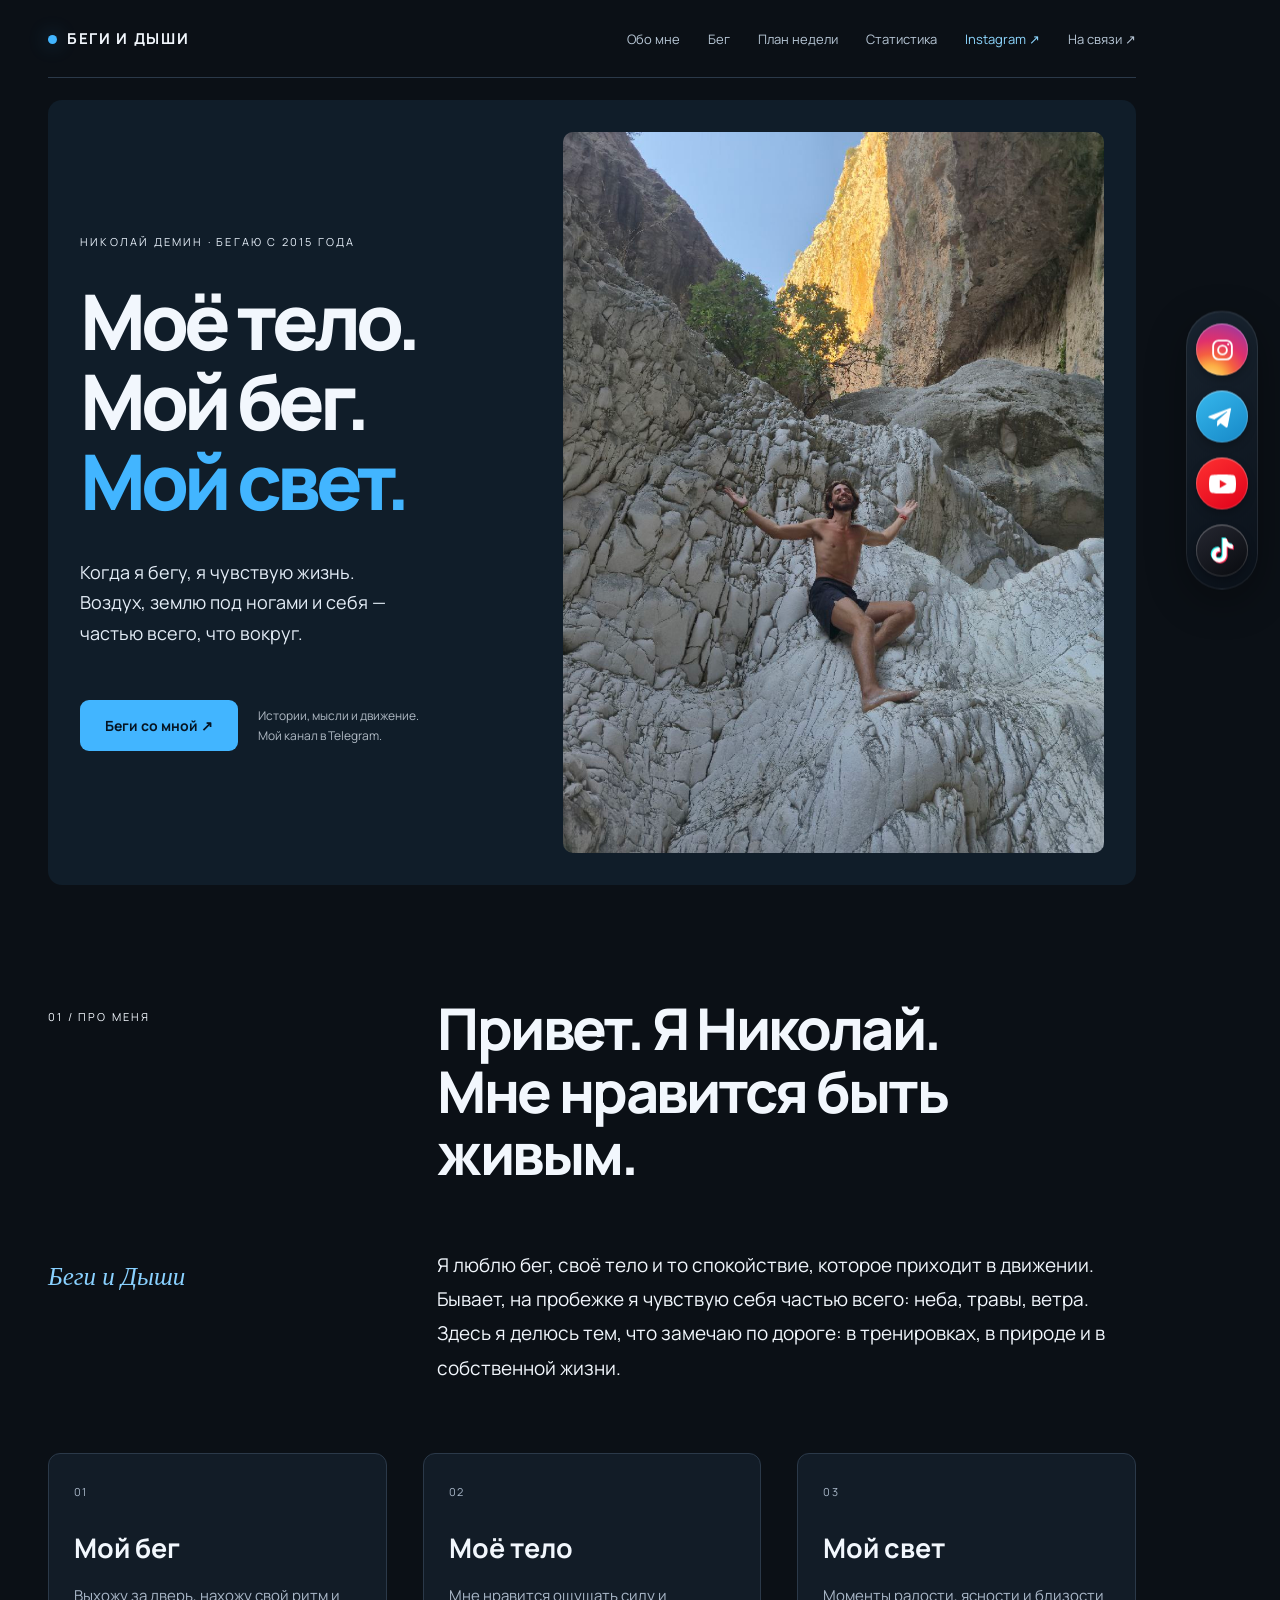
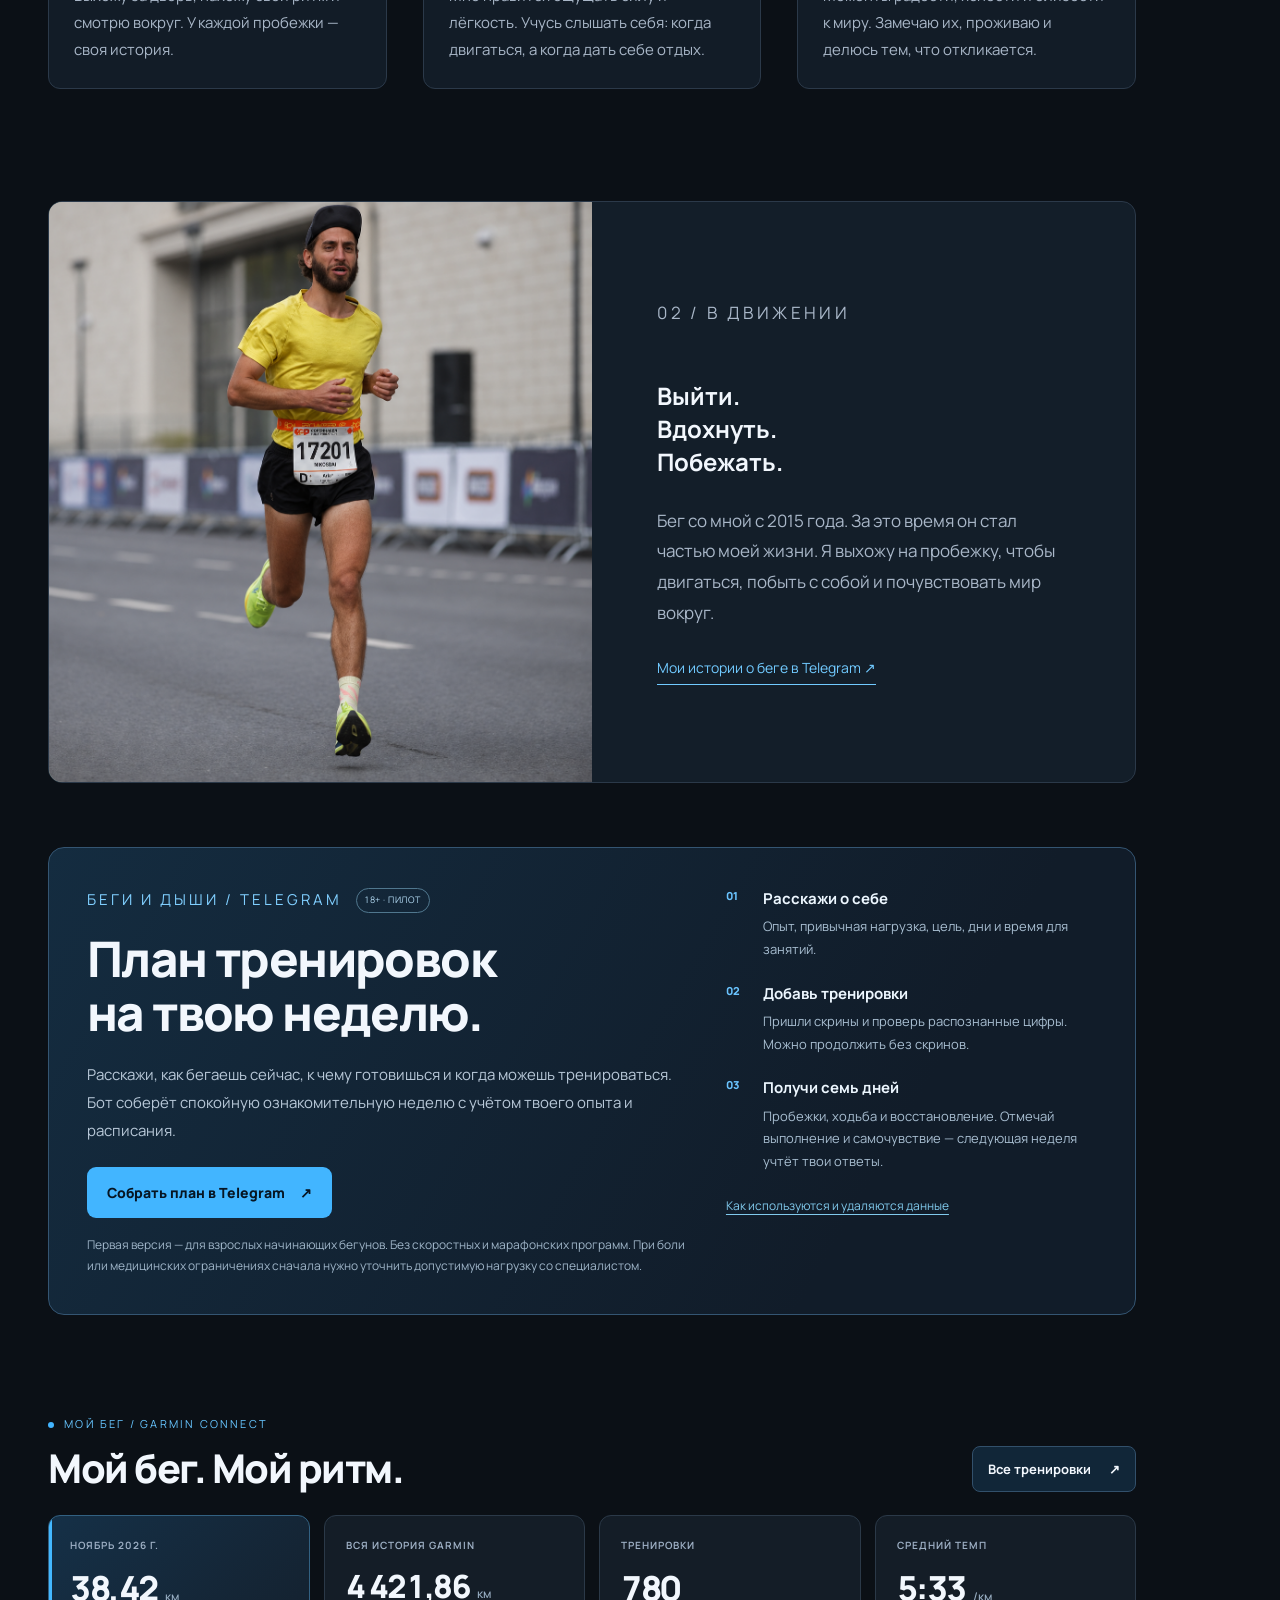
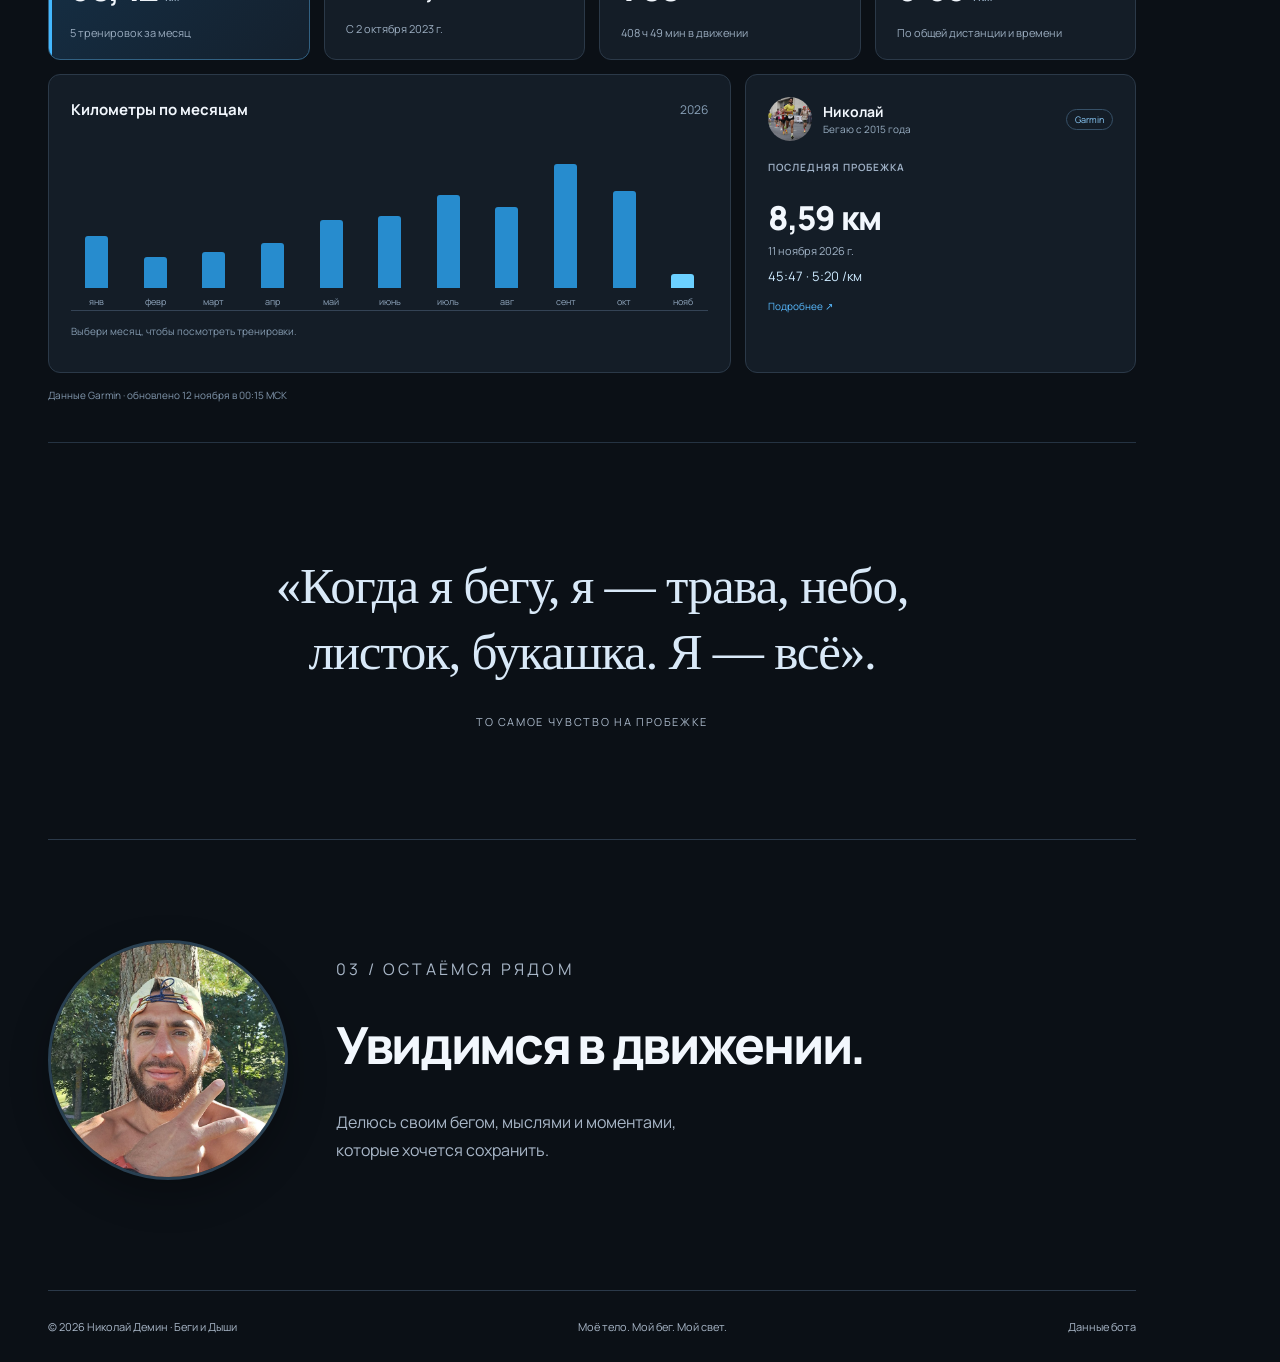
==== commit b45df50e: "Enlarge contact portrait, align left and reveal hand gesture" ====
--- a/index.html
+++ b/index.html
@@ -37,6 +37,16 @@
 .run-image{object-fit:cover;object-position:50% 45%;aspect-ratio:1/1}
 .contact-portrait{display:block;width:112px;height:112px;object-fit:cover;object-position:50% 38%;border-radius:50%;margin:0 auto 26px;border:3px solid #203a4d;box-shadow:0 8px 28px #0004}
 @media(max-width:800px){.run-image{height:auto;min-height:0;aspect-ratio:1/1}.contact-portrait{width:88px;height:88px;margin-bottom:22px}}
+</style>
+<style id="contact-portrait-layout">
+.social-section{display:grid;grid-template-columns:240px minmax(0,1fr);column-gap:48px;align-items:center;text-align:left}
+.social-section .contact-portrait{grid-column:1;grid-row:1/4;width:240px;height:240px;object-fit:cover;object-position:50% 92%;margin:0;border:3px solid #294052;box-shadow:0 14px 38px #0004}
+.social-section>.eyebrow,.social-section>h2,.social-section>p{grid-column:2}
+.social-section>.eyebrow{align-self:end;margin:0 0 18px}
+.social-section>h2{font-size:clamp(34px,4vw,60px);margin:0 0 22px}
+.social-section>p:not(.eyebrow){margin:0;max-width:600px;align-self:start}
+@media(max-width:800px){.social-section{grid-template-columns:150px minmax(0,1fr);gap:0 24px}.social-section .contact-portrait{width:150px;height:150px}.social-section>h2{font-size:32px}.social-section>.eyebrow{font-size:9px;margin-bottom:12px}.social-section>p:not(.eyebrow){font-size:14px}}
+@media(max-width:560px){.social-section{grid-template-columns:1fr}.social-section .contact-portrait{grid-column:1;grid-row:auto;width:190px;height:190px;margin:0 0 28px}.social-section>.eyebrow,.social-section>h2,.social-section>p{grid-column:1}.social-section>h2{font-size:34px}}
 </style>
 </head>
 <body>
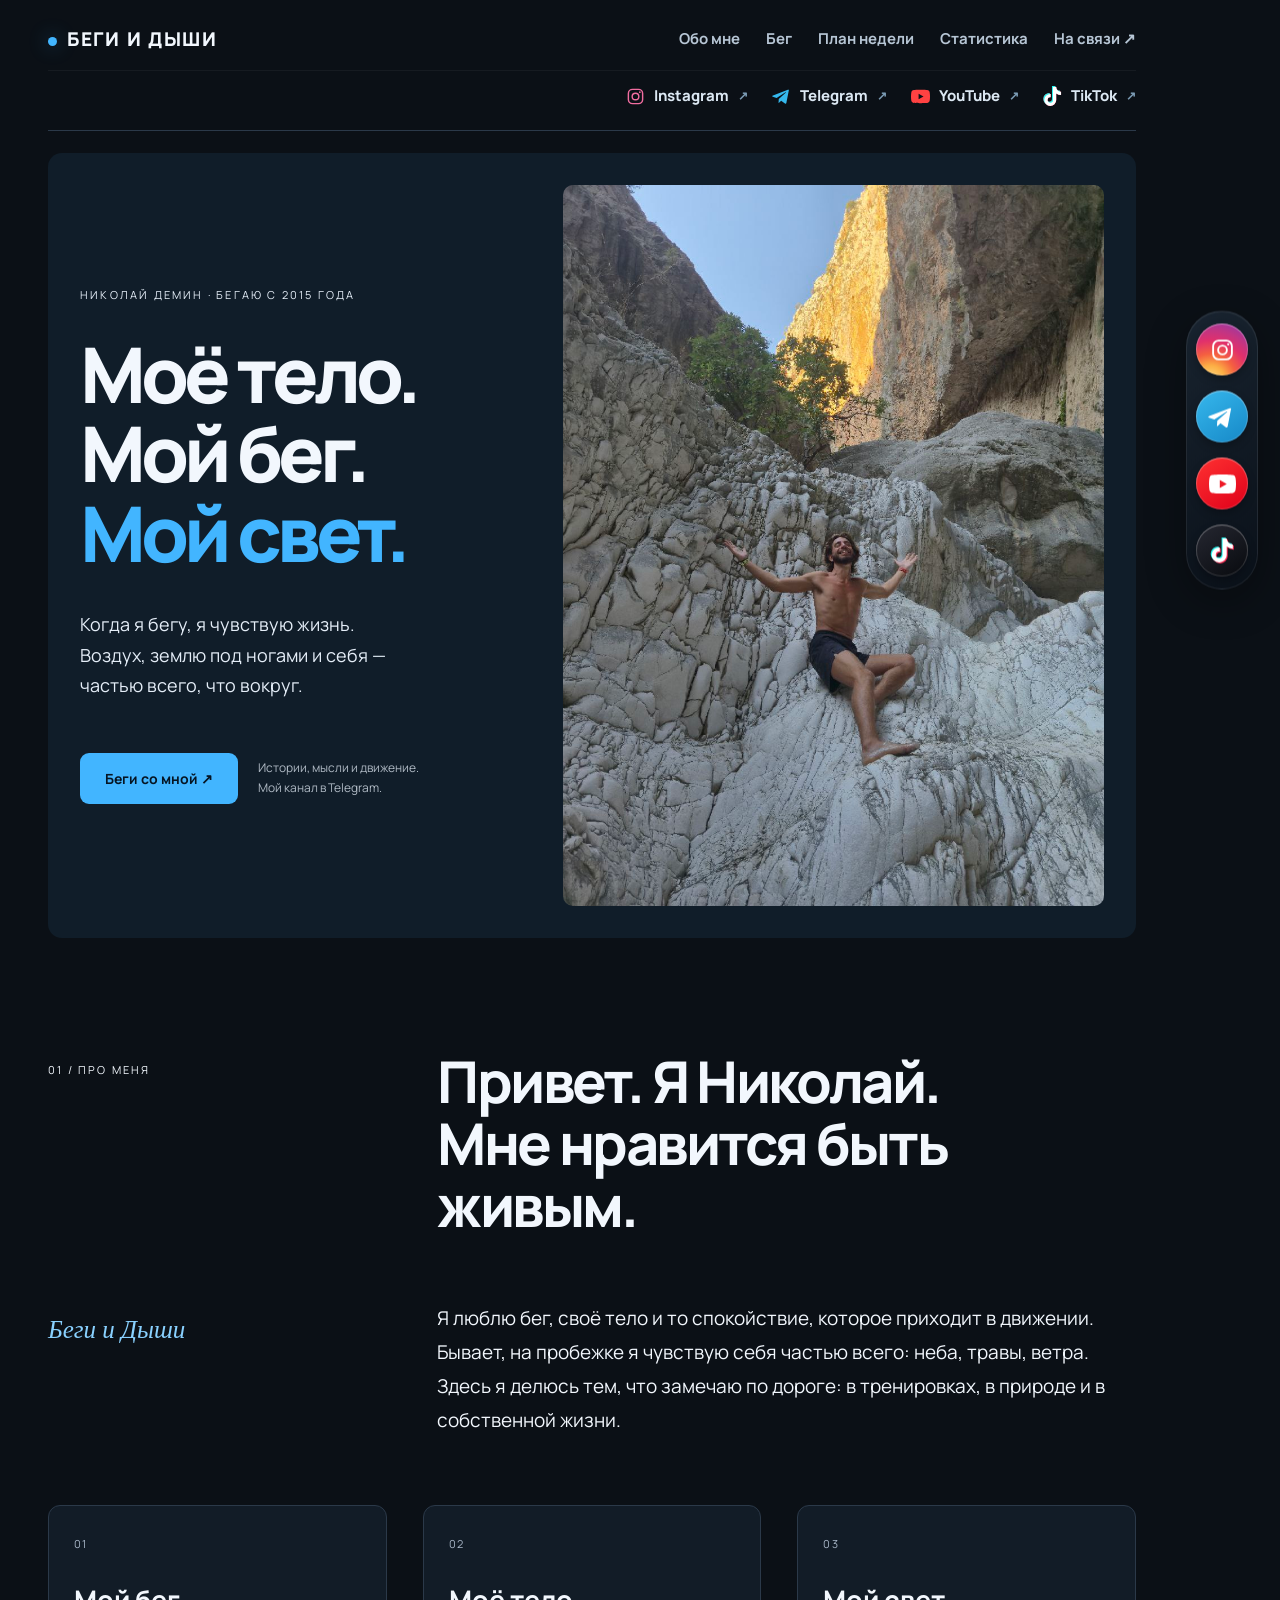
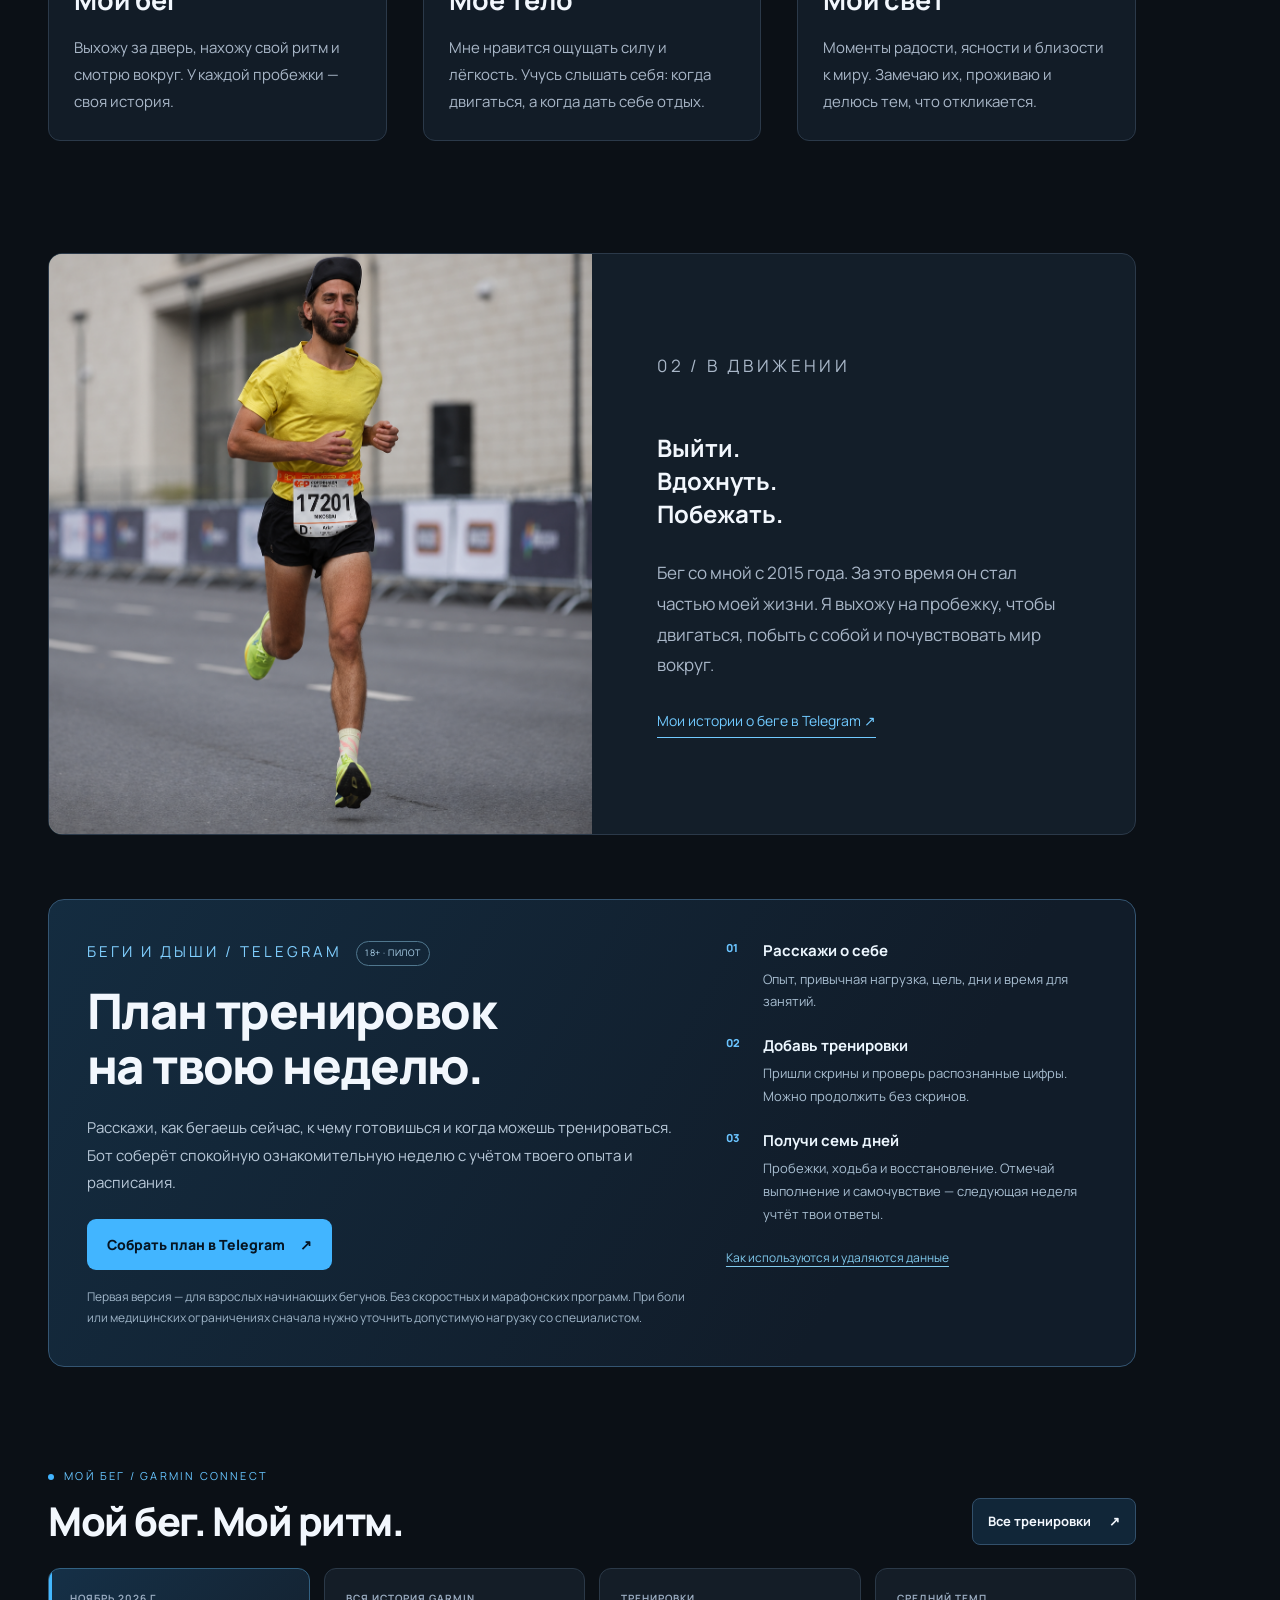
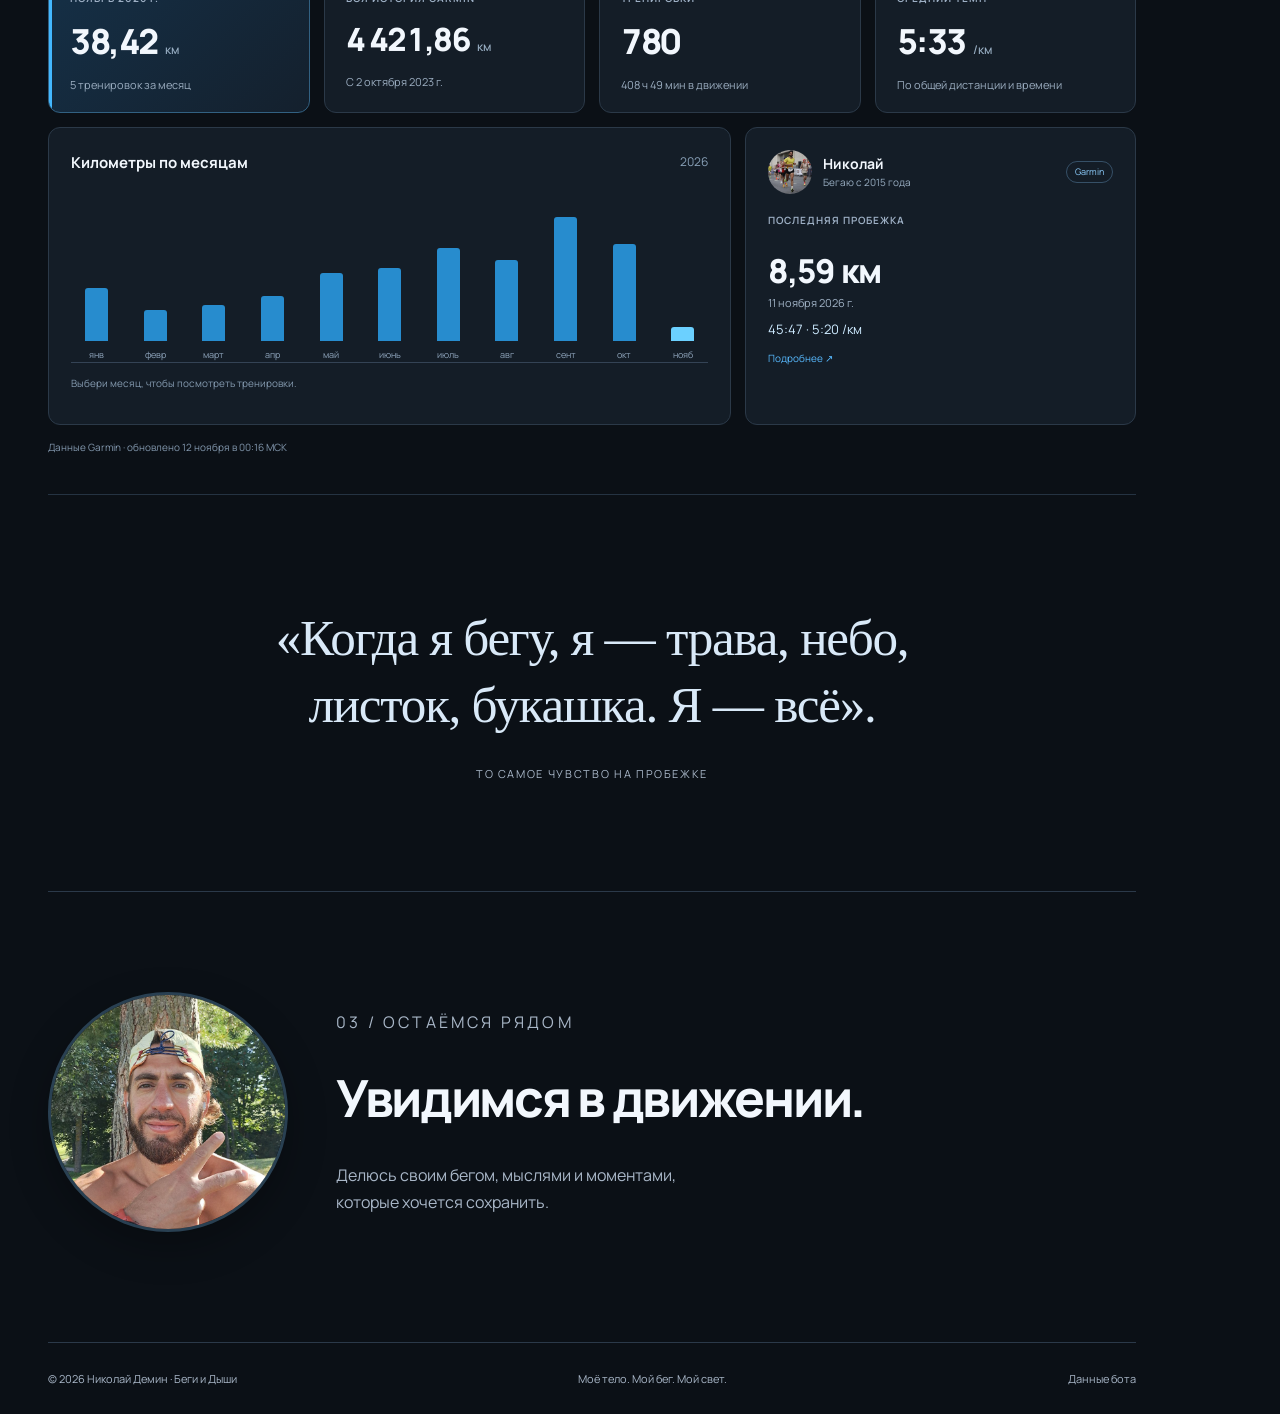
==== commit 059bacc7: "Enlarge bold header navigation and add all four social channels with icons" ====
--- a/index.html
+++ b/index.html
@@ -48,11 +48,24 @@
 @media(max-width:800px){.social-section{grid-template-columns:150px minmax(0,1fr);gap:0 24px}.social-section .contact-portrait{width:150px;height:150px}.social-section>h2{font-size:32px}.social-section>.eyebrow{font-size:9px;margin-bottom:12px}.social-section>p:not(.eyebrow){font-size:14px}}
 @media(max-width:560px){.social-section{grid-template-columns:1fr}.social-section .contact-portrait{grid-column:1;grid-row:auto;width:190px;height:190px;margin:0 0 28px}.social-section>.eyebrow,.social-section>h2,.social-section>p{grid-column:1}.social-section>h2{font-size:34px}}
 </style>
+<style id="bold-header-channels">
+.header{display:grid;grid-template-columns:auto minmax(0,1fr);gap:18px 32px;padding:26px 0 22px}
+.header .brand{font-size:19px;font-weight:800;letter-spacing:.09em;white-space:nowrap}
+.header .nav{display:flex;justify-content:flex-end;flex-wrap:wrap;gap:14px 26px;width:auto}
+.header .nav a{font-size:15px;font-weight:700;line-height:1.5}
+.header-channels{grid-column:1/-1;display:flex;justify-content:flex-end;flex-wrap:wrap;gap:12px 24px;padding-top:14px;border-top:1px solid #ffffff0c}
+.header-social{display:inline-flex;align-items:center;gap:9px;font-size:15px;font-weight:750;color:#dce8f3;line-height:1.5;transition:color .18s}
+.header-social svg{display:block;flex-shrink:0;width:19px;height:19px;fill:currentColor;stroke:none}
+.header-instagram svg{color:#f16da0}.header-telegram svg{color:#35b8ed}.header-youtube svg{color:#ff4242}.header-tiktok svg{color:#fff;filter:drop-shadow(-.6px -.6px 0 #25f4ee) drop-shadow(.6px .6px 0 #fe2c55)}
+.header-social .external-arrow{font-size:12px;color:#7b9bb4}.header-social:hover{color:#fff}.header-social:hover .external-arrow{color:#60c7ff}
+@media(max-width:800px){.header{grid-template-columns:1fr;gap:18px;padding:24px 0 20px}.header .brand{font-size:19px}.header .nav{justify-content:flex-start;gap:12px 20px}.header .nav a{font-size:14px}.header-channels{justify-content:flex-start;gap:14px 22px}.header-social{font-size:14px}}
+@media(max-width:480px){.header .nav a:first-child{display:inline}.header-channels{display:grid;grid-template-columns:repeat(2,minmax(0,1fr));gap:15px 12px}.header-social{font-size:13px;gap:7px}.header .nav{justify-content:flex-start;gap:12px 17px}.header .nav a{font-size:13px}}
+</style>
 </head>
 <body>
 <a class="skip" href="#main">К содержанию</a>
 <div class="wrap">
-<header class="header"><a class="brand" href="#home"><span></span>БЕГИ И ДЫШИ</a><nav class="nav" aria-label="Основная навигация"><a href="#about">Обо мне</a><a href="#run">Бег</a><a href="#training-plan">План недели</a><a href="#stats">Статистика</a><a class="nav-instagram" href="https://www.instagram.com/runandbreathe_nikolay/" target="_blank" rel="noopener noreferrer" aria-label="Открыть Instagram Николая">Instagram ↗</a><a href="#social">На связи ↗</a></nav></header>
+<header class="header"><a class="brand" href="#home"><span></span>БЕГИ И ДЫШИ</a><nav class="nav" aria-label="Основная навигация"><a href="#about">Обо мне</a><a href="#run">Бег</a><a href="#training-plan">План недели</a><a href="#stats">Статистика</a><a href="#social">На связи ↗</a></nav><nav class="header-channels" aria-label="Мои каналы"><a class="header-social header-instagram" href="https://www.instagram.com/runandbreathe_nikolay/" target="_blank" rel="noopener noreferrer" aria-label="Открыть Instagram"><svg viewBox="0 0 24 24" aria-hidden="true"><rect x="3" y="3" width="18" height="18" rx="5.3" fill="none" stroke="currentColor" stroke-width="1.8"/><circle cx="12" cy="12" r="4.2" fill="none" stroke="currentColor" stroke-width="1.8"/><circle cx="17.5" cy="6.5" r="1.1"/></svg><span>Instagram</span><span class="external-arrow" aria-hidden="true">↗</span></a><a class="header-social header-telegram" href="https://t.me/run_and_breathe" target="_blank" rel="noopener noreferrer" aria-label="Открыть Telegram"><svg viewBox="0 0 24 24" aria-hidden="true"><path d="M21.4 3.4 18.2 20c-.24 1.17-.88 1.46-1.78.91l-4.87-3.59-2.35 2.26c-.26.26-.48.48-.98.48l.35-4.96 9.03-8.16c.39-.35-.08-.55-.6-.2L5.83 13.77 1.03 12.27c-1.04-.32-1.06-1.04.22-1.54L20 3.5c.87-.32 1.63.2 1.4-.1Z"/></svg><span>Telegram</span><span class="external-arrow" aria-hidden="true">↗</span></a><a class="header-social header-youtube" href="https://www.youtube.com/channel/UCAae3ARFY95jJFjB3_jxwHQ" target="_blank" rel="noopener noreferrer" aria-label="Открыть YouTube"><svg viewBox="0 0 24 24" aria-hidden="true"><path d="M23.5 6.2a3 3 0 0 0-2.1-2.1C19.5 3.6 12 3.6 12 3.6s-7.5 0-9.4.5A3 3 0 0 0 .5 6.2 31 31 0 0 0 0 12a31 31 0 0 0 .5 5.8 3 3 0 0 0 2.1 2.1c1.9.5 9.4.5 9.4.5s7.5 0 9.4-.5a3 3 0 0 0 2.1-2.1A31 31 0 0 0 24 12a31 31 0 0 0-.5-5.8ZM9.6 15.6V8.4l6.2 3.6Z" fill-rule="evenodd"/></svg><span>YouTube</span><span class="external-arrow" aria-hidden="true">↗</span></a><a class="header-social header-tiktok" href="https://www.tiktok.com/@runandbreathe" target="_blank" rel="noopener noreferrer" aria-label="Открыть TikTok"><svg viewBox="0 0 24 24" aria-hidden="true"><path d="M16.7 0h-4.1v16.4a3.4 3.4 0 1 1-2.9-3.36V8.9a7.5 7.5 0 1 0 7 7.5V8.1a10 10 0 0 0 6.1 2.1V6.1A6.1 6.1 0 0 1 16.7 0Z"/></svg><span>TikTok</span><span class="external-arrow" aria-hidden="true">↗</span></a></nav></header>
 <main id="main">
 <section class="hero" id="home" aria-labelledby="hero-title">
 <img class="hero-photo" src="./images/my-photo.jpg" alt="Николай Демин" fetchpriority="high">
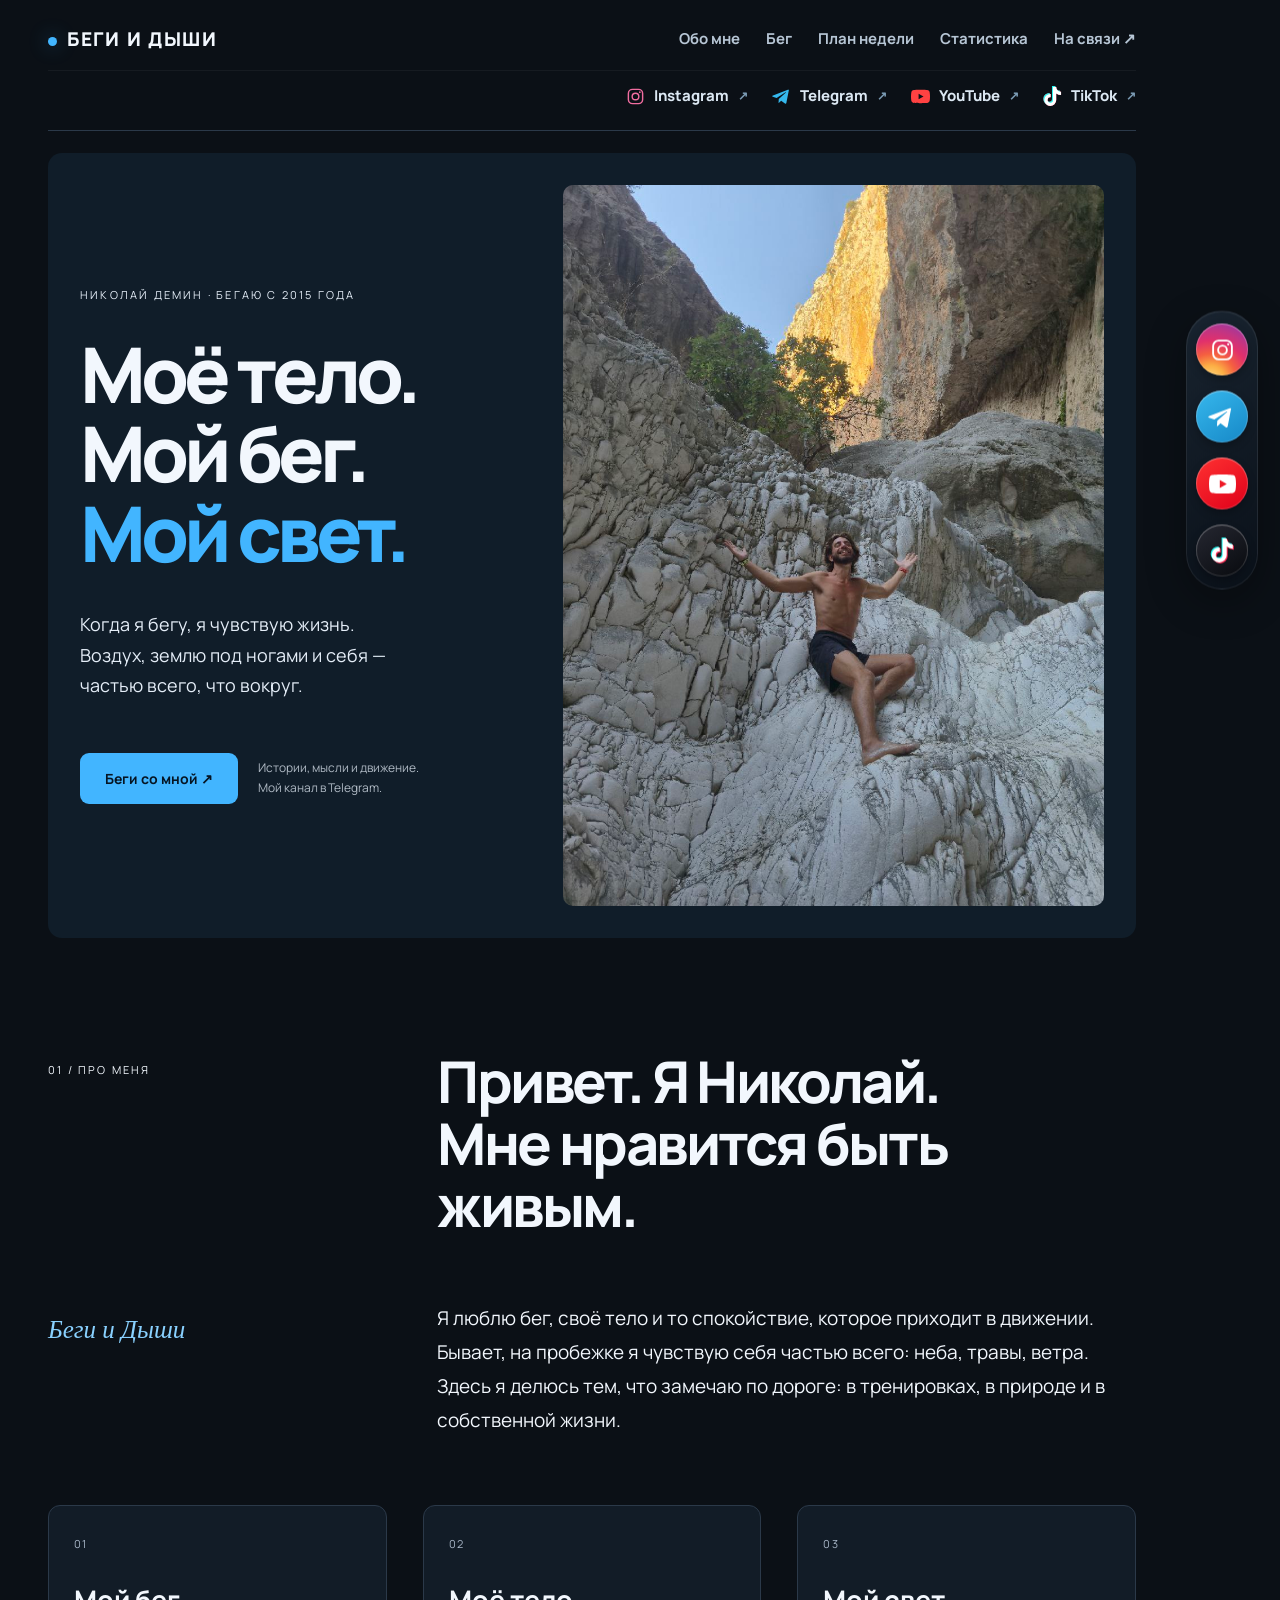
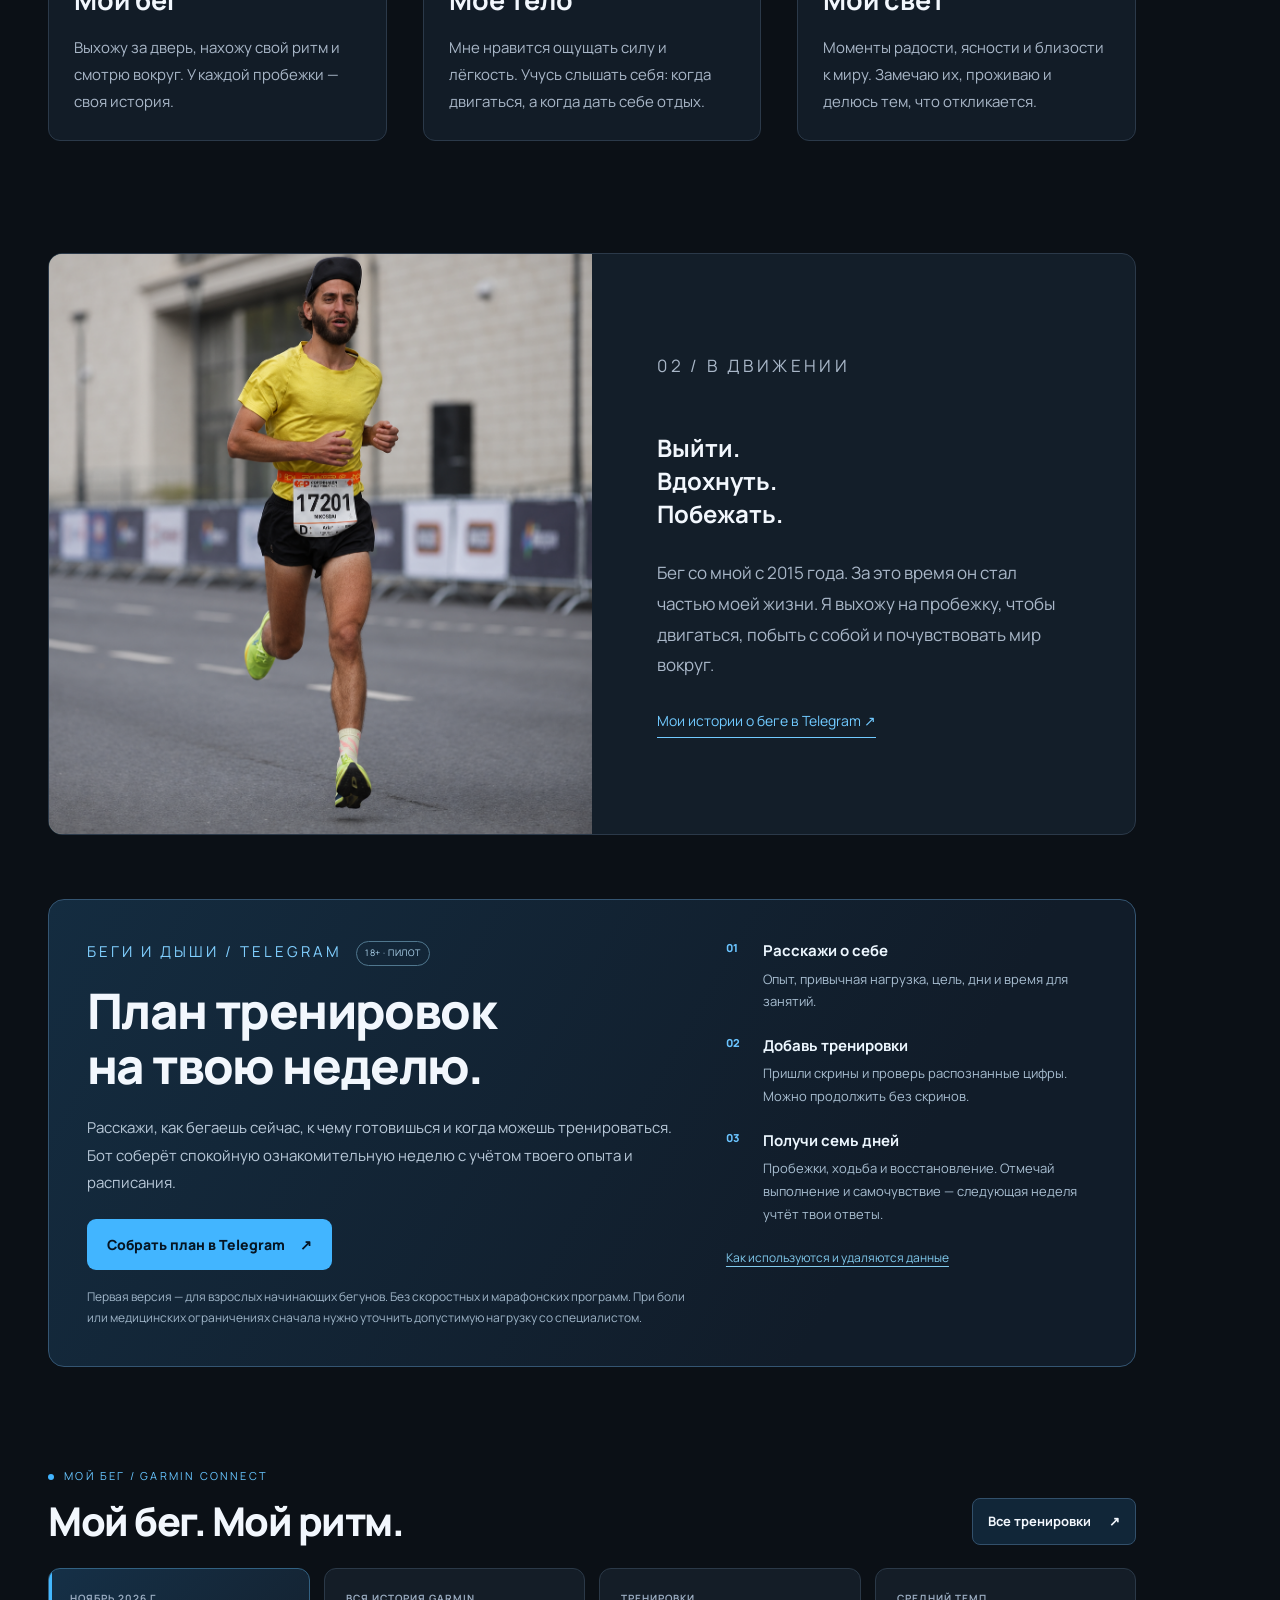
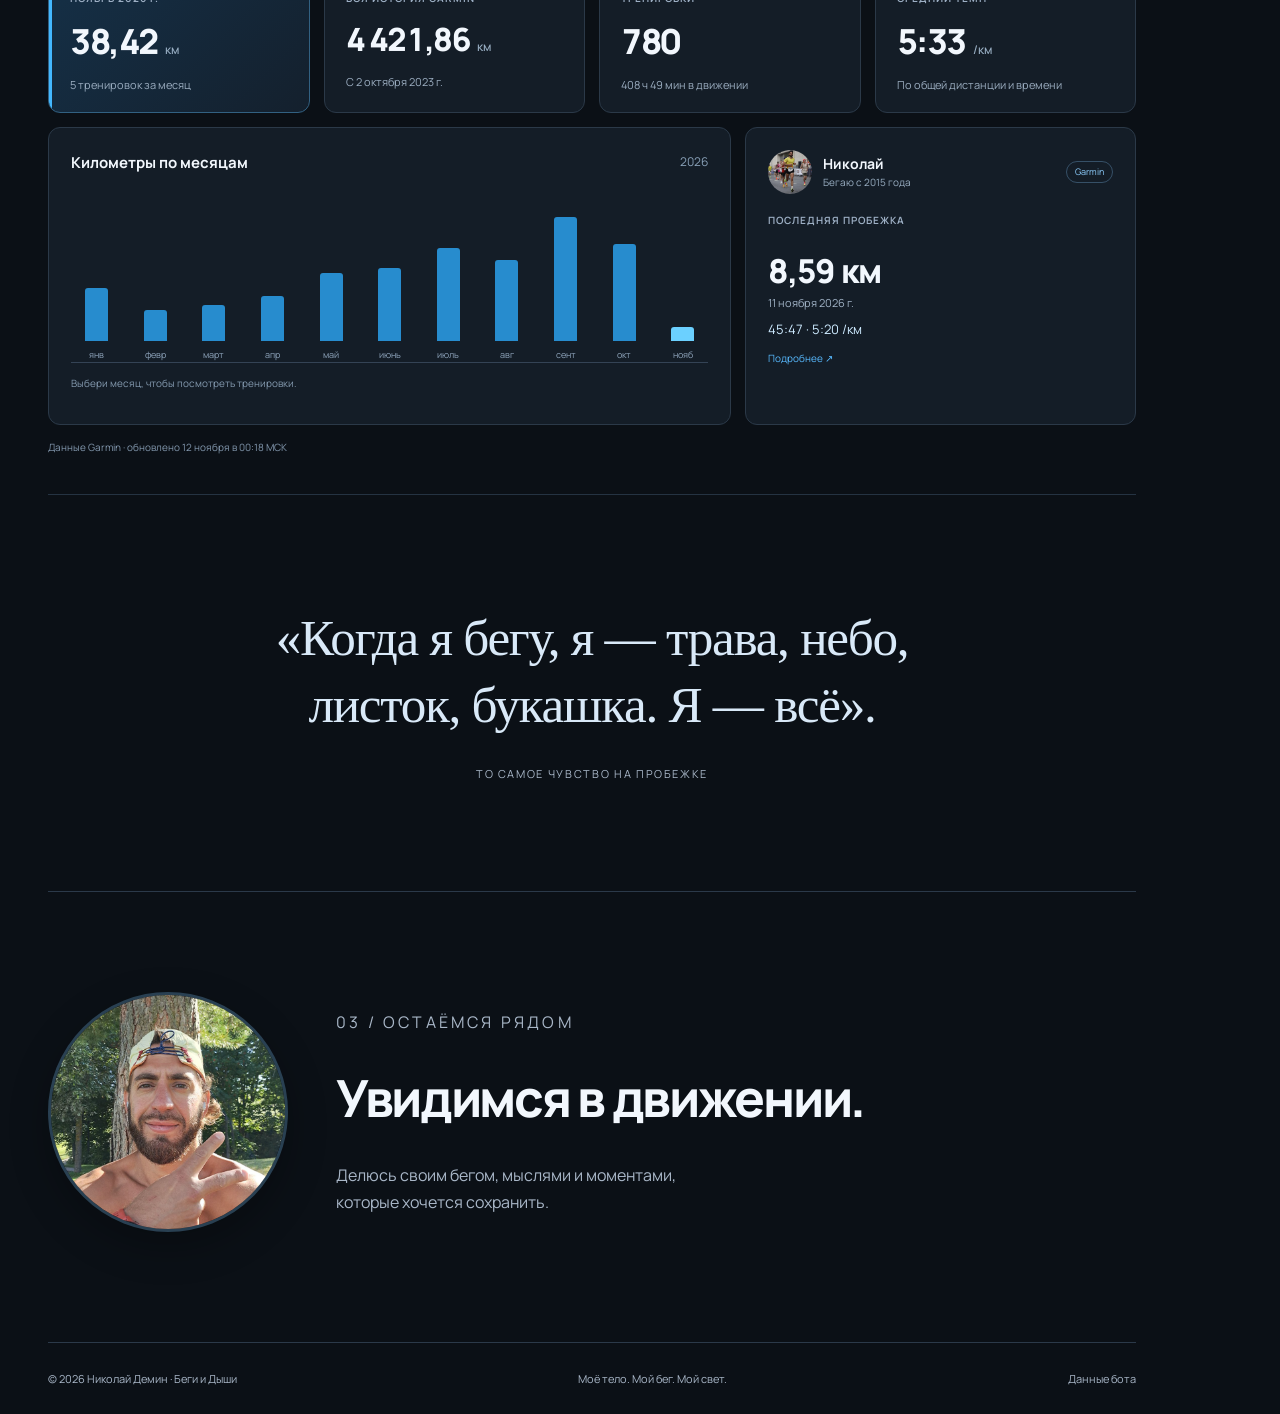
==== commit c4469092: "Place mobile social buttons in a fixed bottom dock with safe-area spacing" ====
--- a/index.html
+++ b/index.html
@@ -61,6 +61,15 @@
 @media(max-width:800px){.header{grid-template-columns:1fr;gap:18px;padding:24px 0 20px}.header .brand{font-size:19px}.header .nav{justify-content:flex-start;gap:12px 20px}.header .nav a{font-size:14px}.header-channels{justify-content:flex-start;gap:14px 22px}.header-social{font-size:14px}}
 @media(max-width:480px){.header .nav a:first-child{display:inline}.header-channels{display:grid;grid-template-columns:repeat(2,minmax(0,1fr));gap:15px 12px}.header-social{font-size:13px;gap:7px}.header .nav{justify-content:flex-start;gap:12px 17px}.header .nav a{font-size:13px}}
 </style>
+<style id="mobile-bottom-social-dock">
+@media(max-width:800px){
+ body{padding-right:0;padding-bottom:calc(94px + env(safe-area-inset-bottom))}
+ .social-rail{top:auto;bottom:calc(12px + env(safe-area-inset-bottom));left:50%;right:auto;transform:translateX(-50%);flex-direction:row;justify-content:center;gap:18px;padding:10px 16px;border-radius:36px;width:max-content;max-width:calc(100vw - 24px)}
+ .social-rail a{width:46px;height:46px;flex:0 0 46px}
+ .social-tip{display:none}
+}
+@media(max-width:360px){.social-rail{gap:14px;padding:9px 14px}.social-rail a{width:44px;height:44px;flex-basis:44px}}
+</style>
 </head>
 <body>
 <a class="skip" href="#main">К содержанию</a>
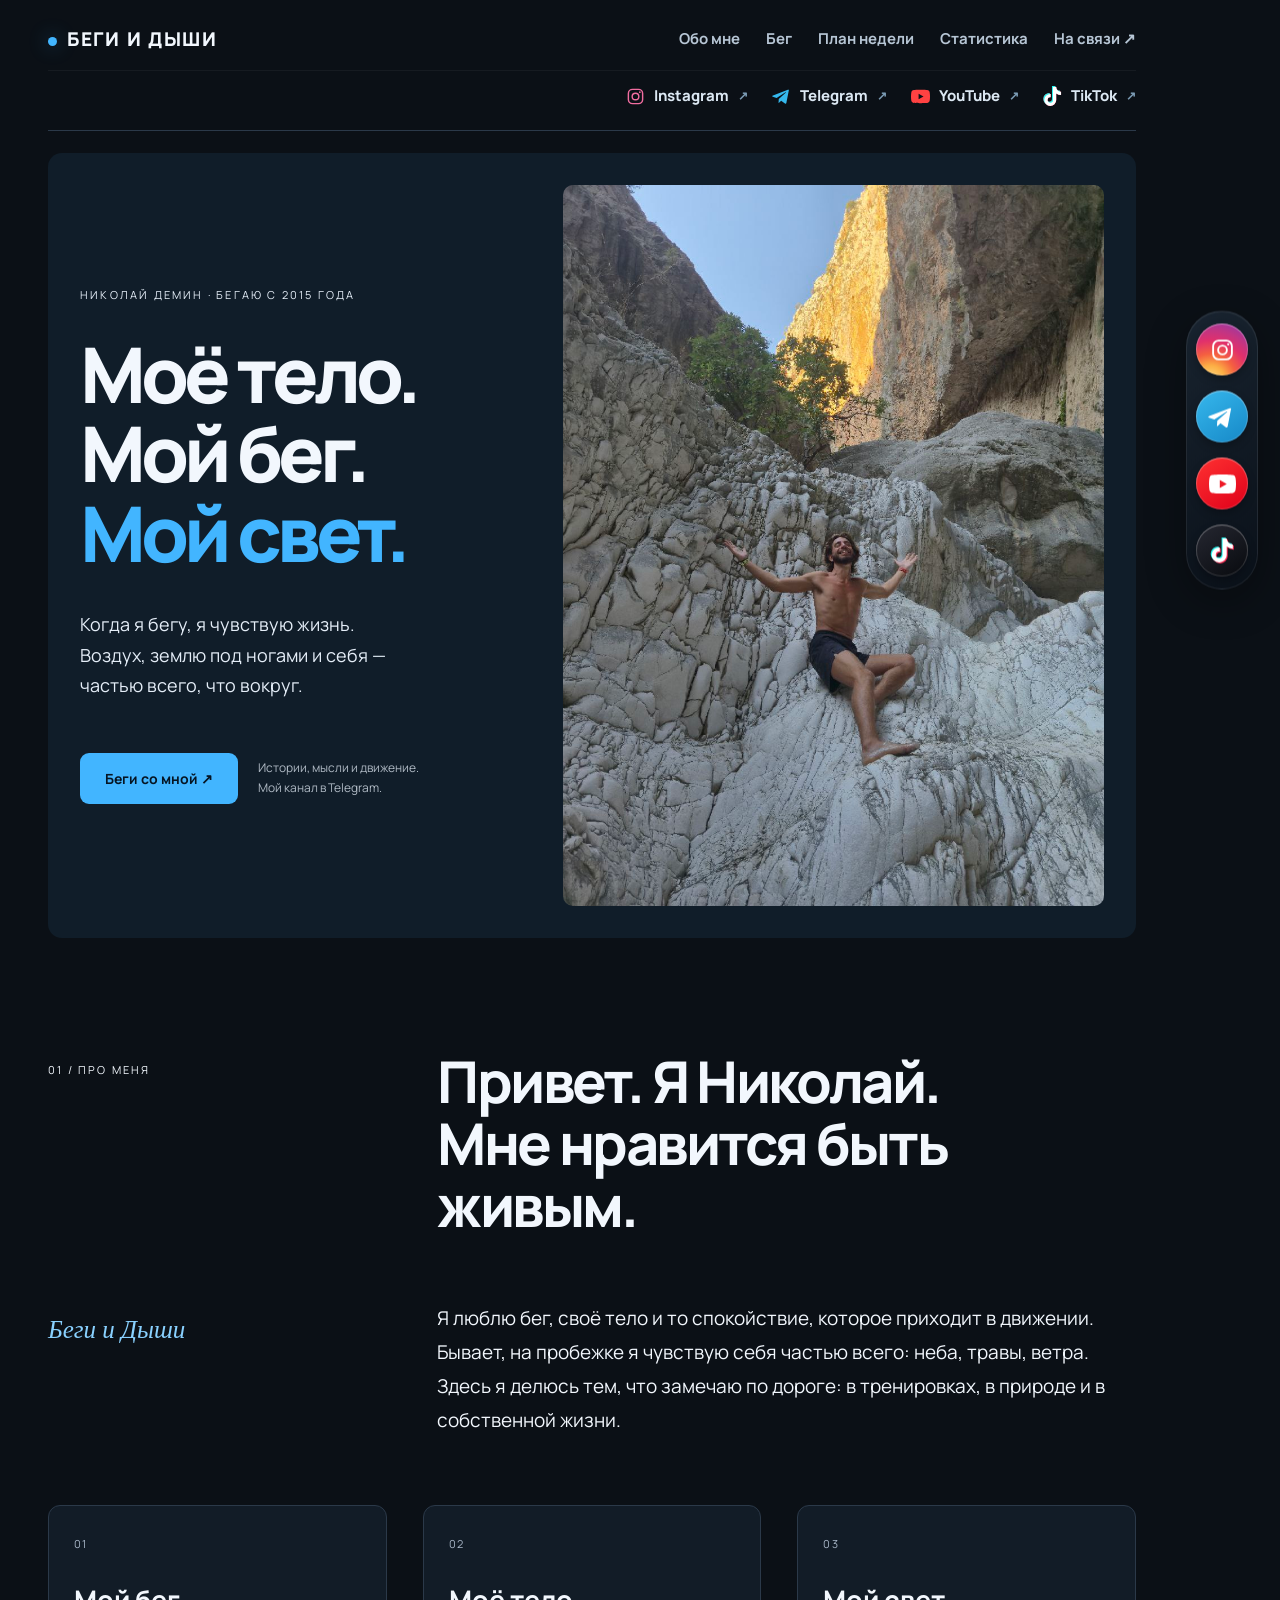
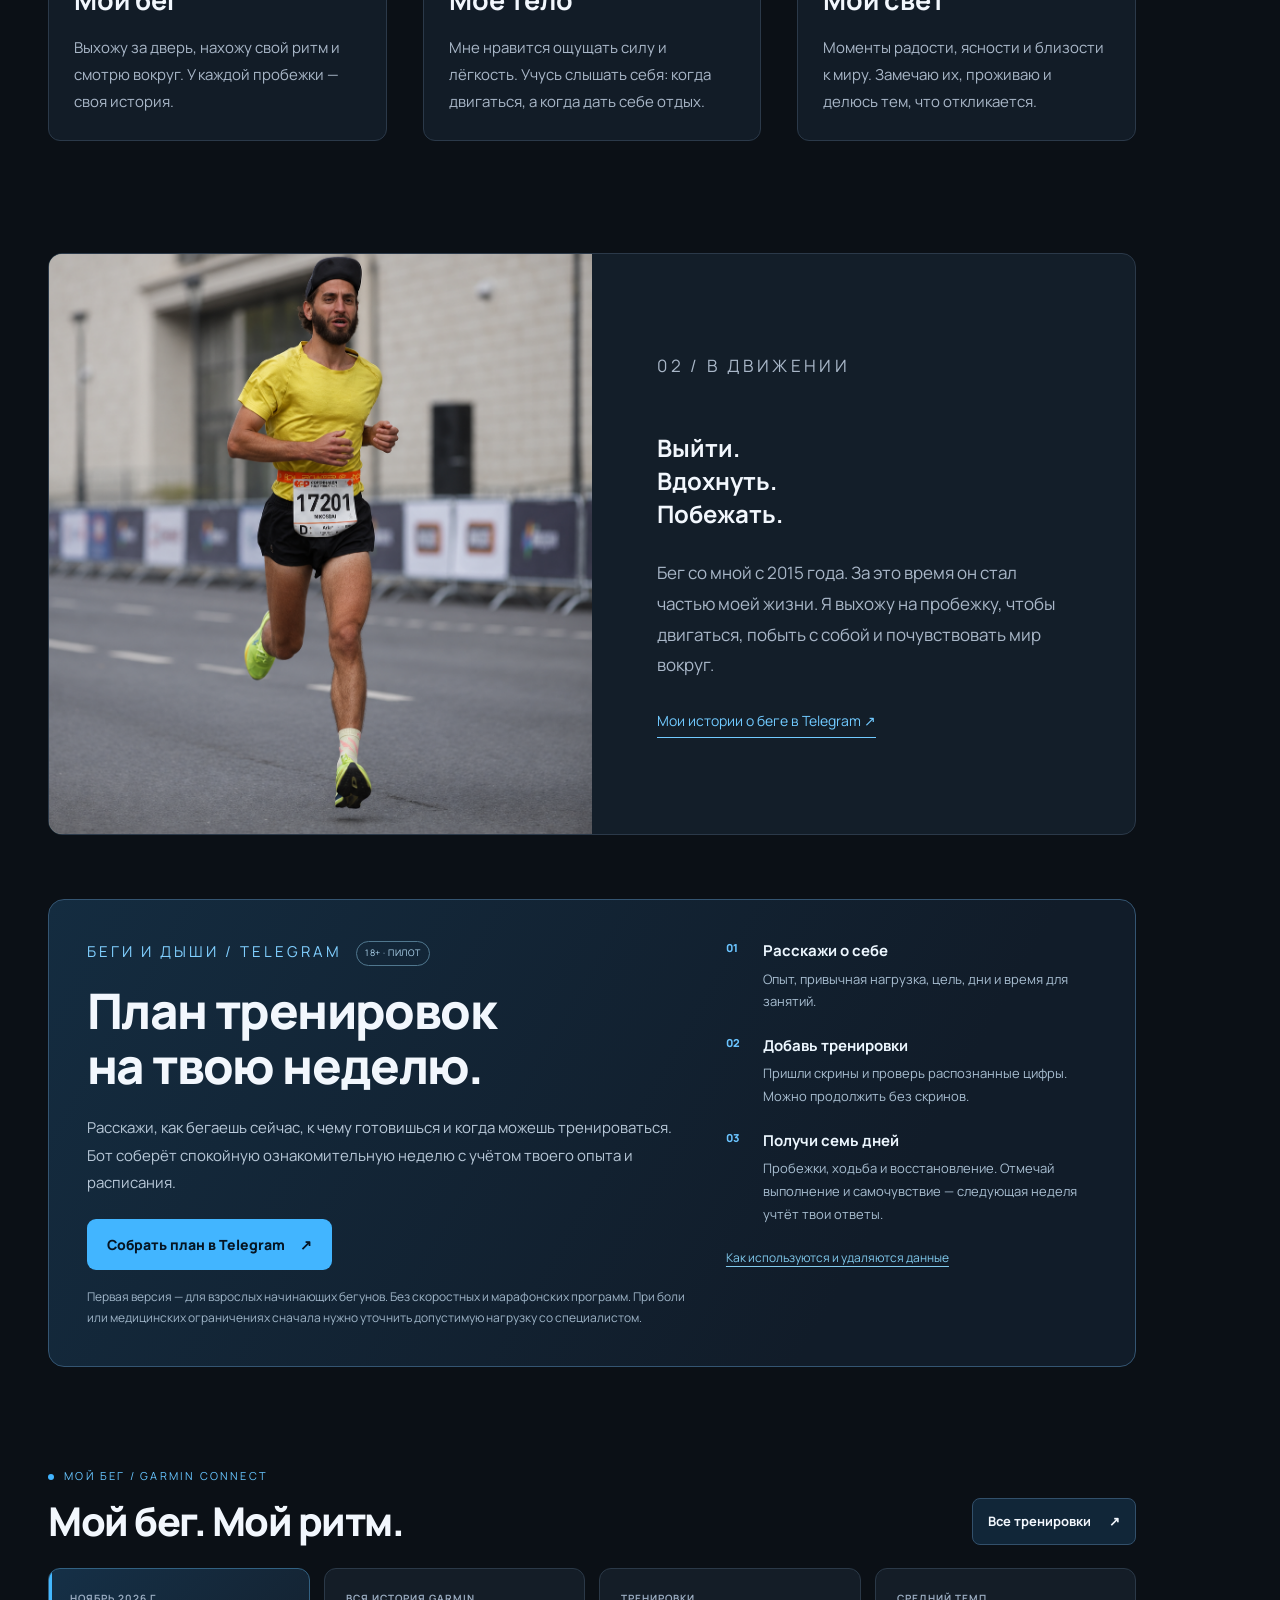
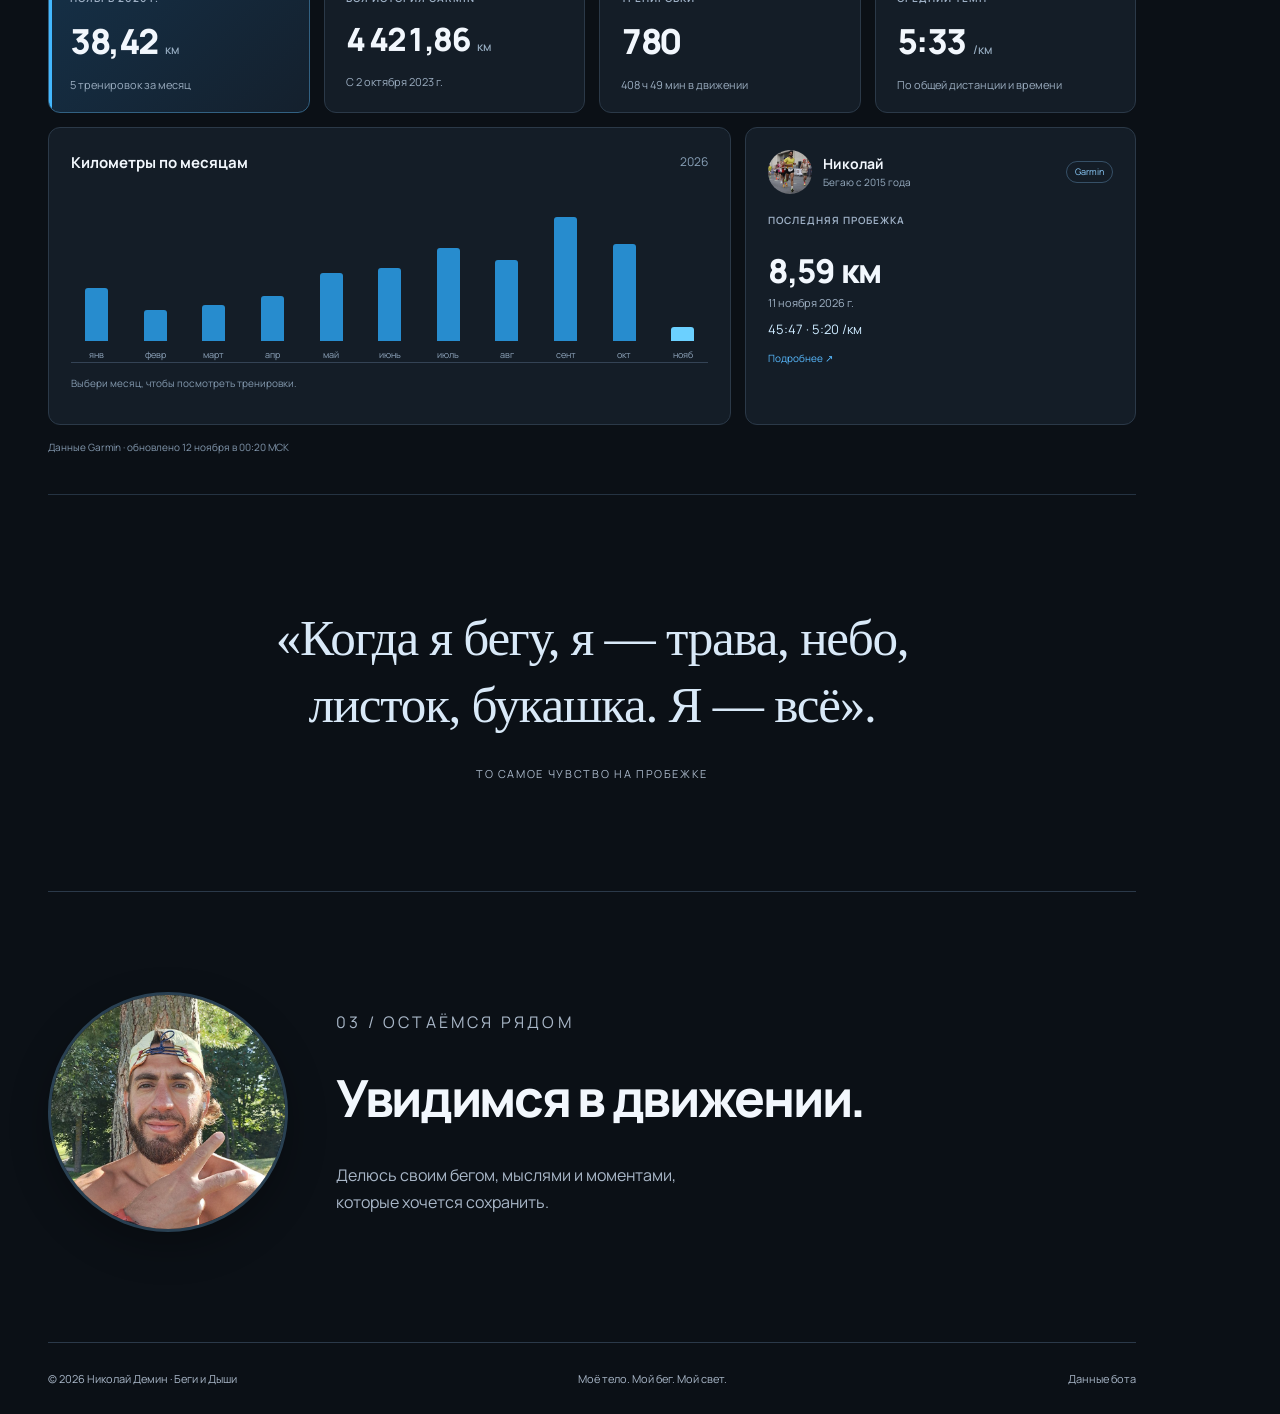
==== commit 628924f1: "Move mobile social dock to the top and reserve content space" ====
--- a/index.html
+++ b/index.html
@@ -61,10 +61,12 @@
 @media(max-width:800px){.header{grid-template-columns:1fr;gap:18px;padding:24px 0 20px}.header .brand{font-size:19px}.header .nav{justify-content:flex-start;gap:12px 20px}.header .nav a{font-size:14px}.header-channels{justify-content:flex-start;gap:14px 22px}.header-social{font-size:14px}}
 @media(max-width:480px){.header .nav a:first-child{display:inline}.header-channels{display:grid;grid-template-columns:repeat(2,minmax(0,1fr));gap:15px 12px}.header-social{font-size:13px;gap:7px}.header .nav{justify-content:flex-start;gap:12px 17px}.header .nav a{font-size:13px}}
 </style>
-<style id="mobile-bottom-social-dock">
+
+<style id="mobile-top-social-dock">
 @media(max-width:800px){
- body{padding-right:0;padding-bottom:calc(94px + env(safe-area-inset-bottom))}
- .social-rail{top:auto;bottom:calc(12px + env(safe-area-inset-bottom));left:50%;right:auto;transform:translateX(-50%);flex-direction:row;justify-content:center;gap:18px;padding:10px 16px;border-radius:36px;width:max-content;max-width:calc(100vw - 24px)}
+ body{padding-right:0;padding-bottom:0;padding-top:calc(88px + env(safe-area-inset-top))}
+ html{scroll-padding-top:calc(100px + env(safe-area-inset-top))}
+ .social-rail{top:calc(10px + env(safe-area-inset-top));bottom:auto;left:50%;right:auto;transform:translateX(-50%);flex-direction:row;justify-content:center;gap:18px;padding:10px 16px;border-radius:36px;width:max-content;max-width:calc(100vw - 24px)}
  .social-rail a{width:46px;height:46px;flex:0 0 46px}
  .social-tip{display:none}
 }
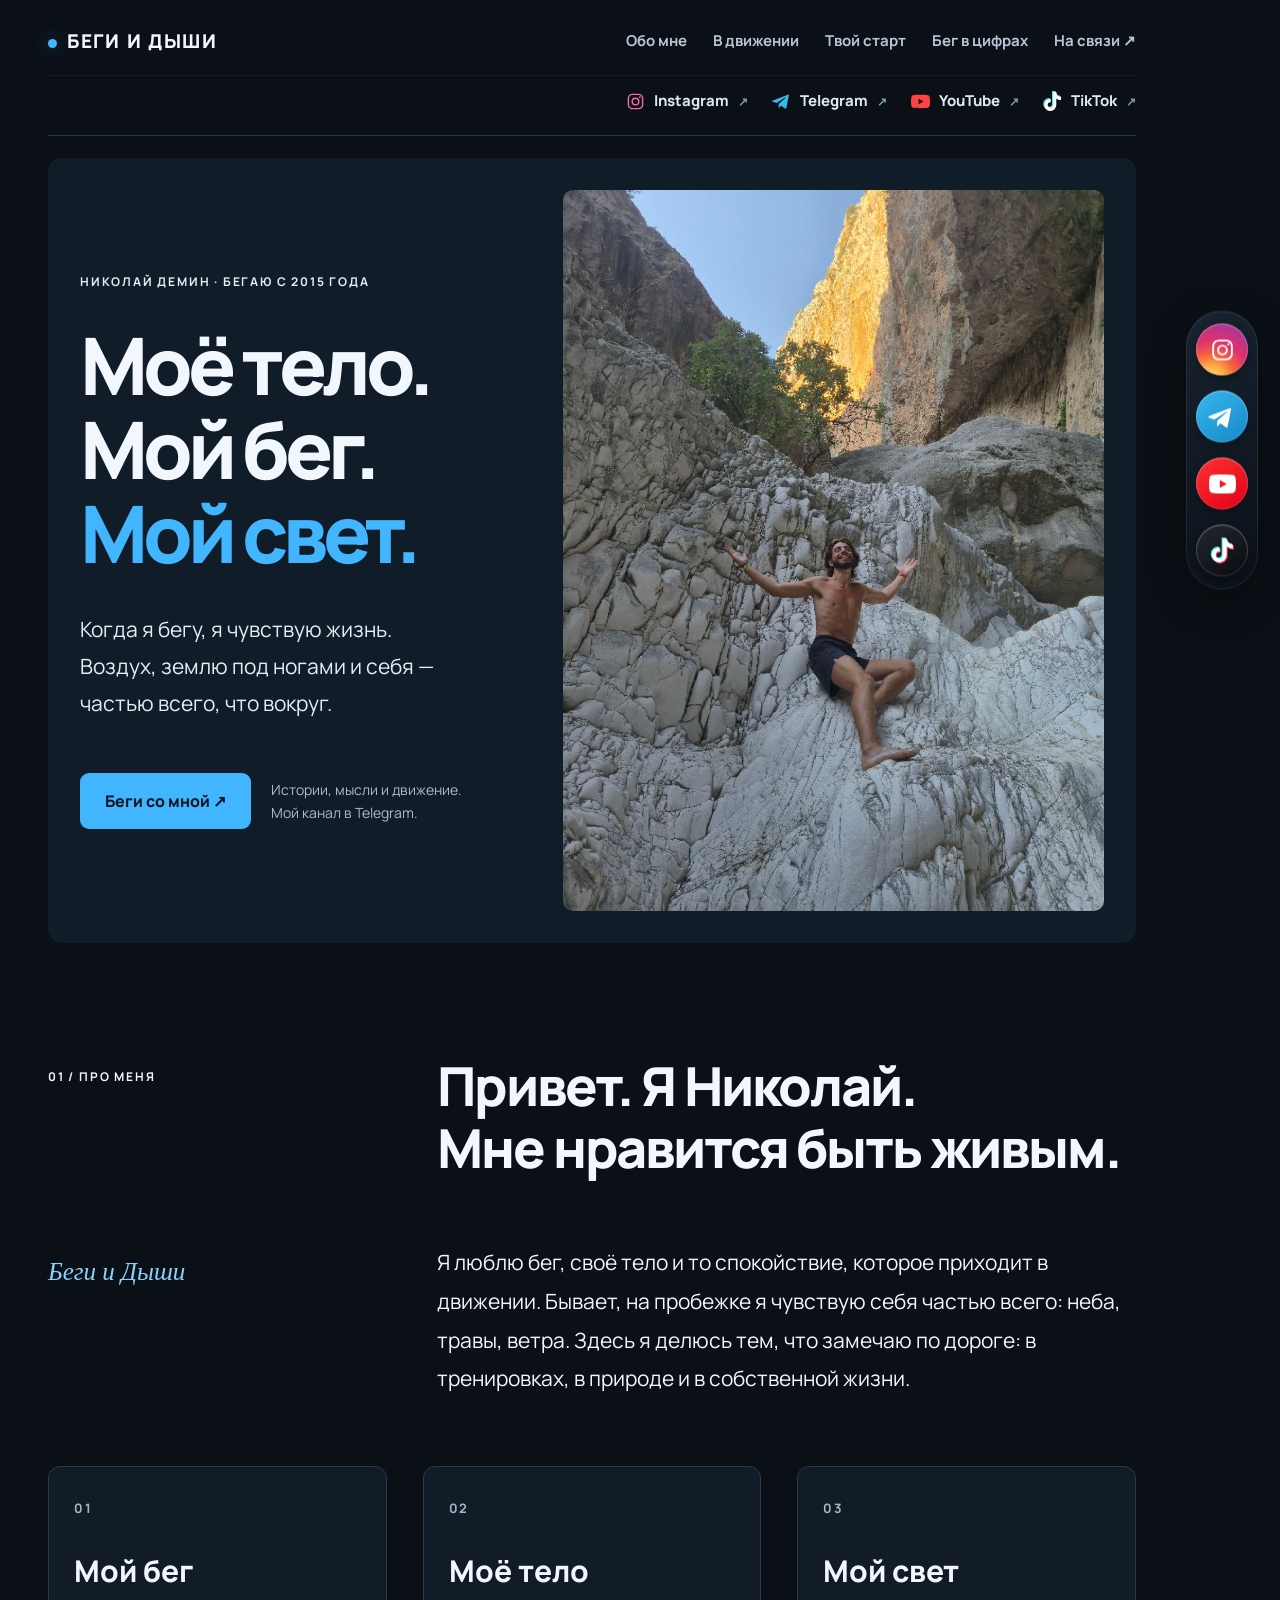
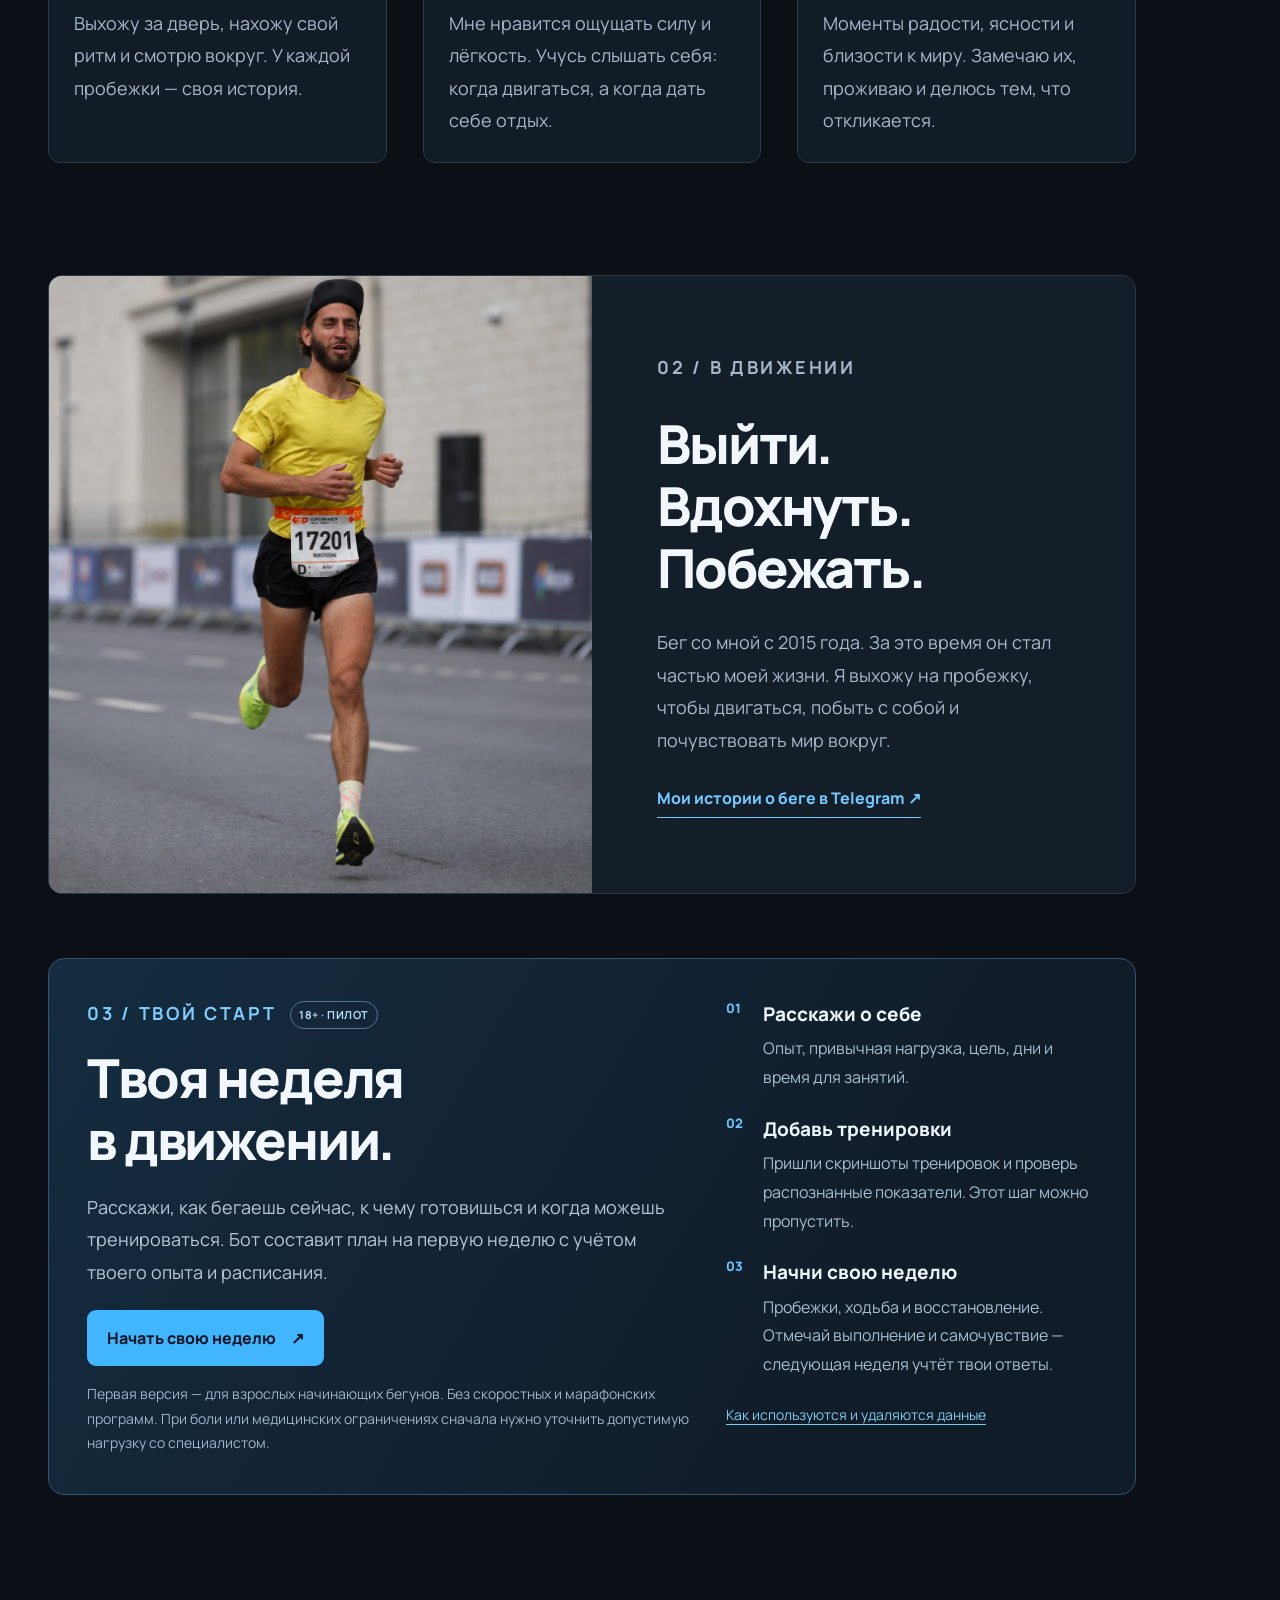
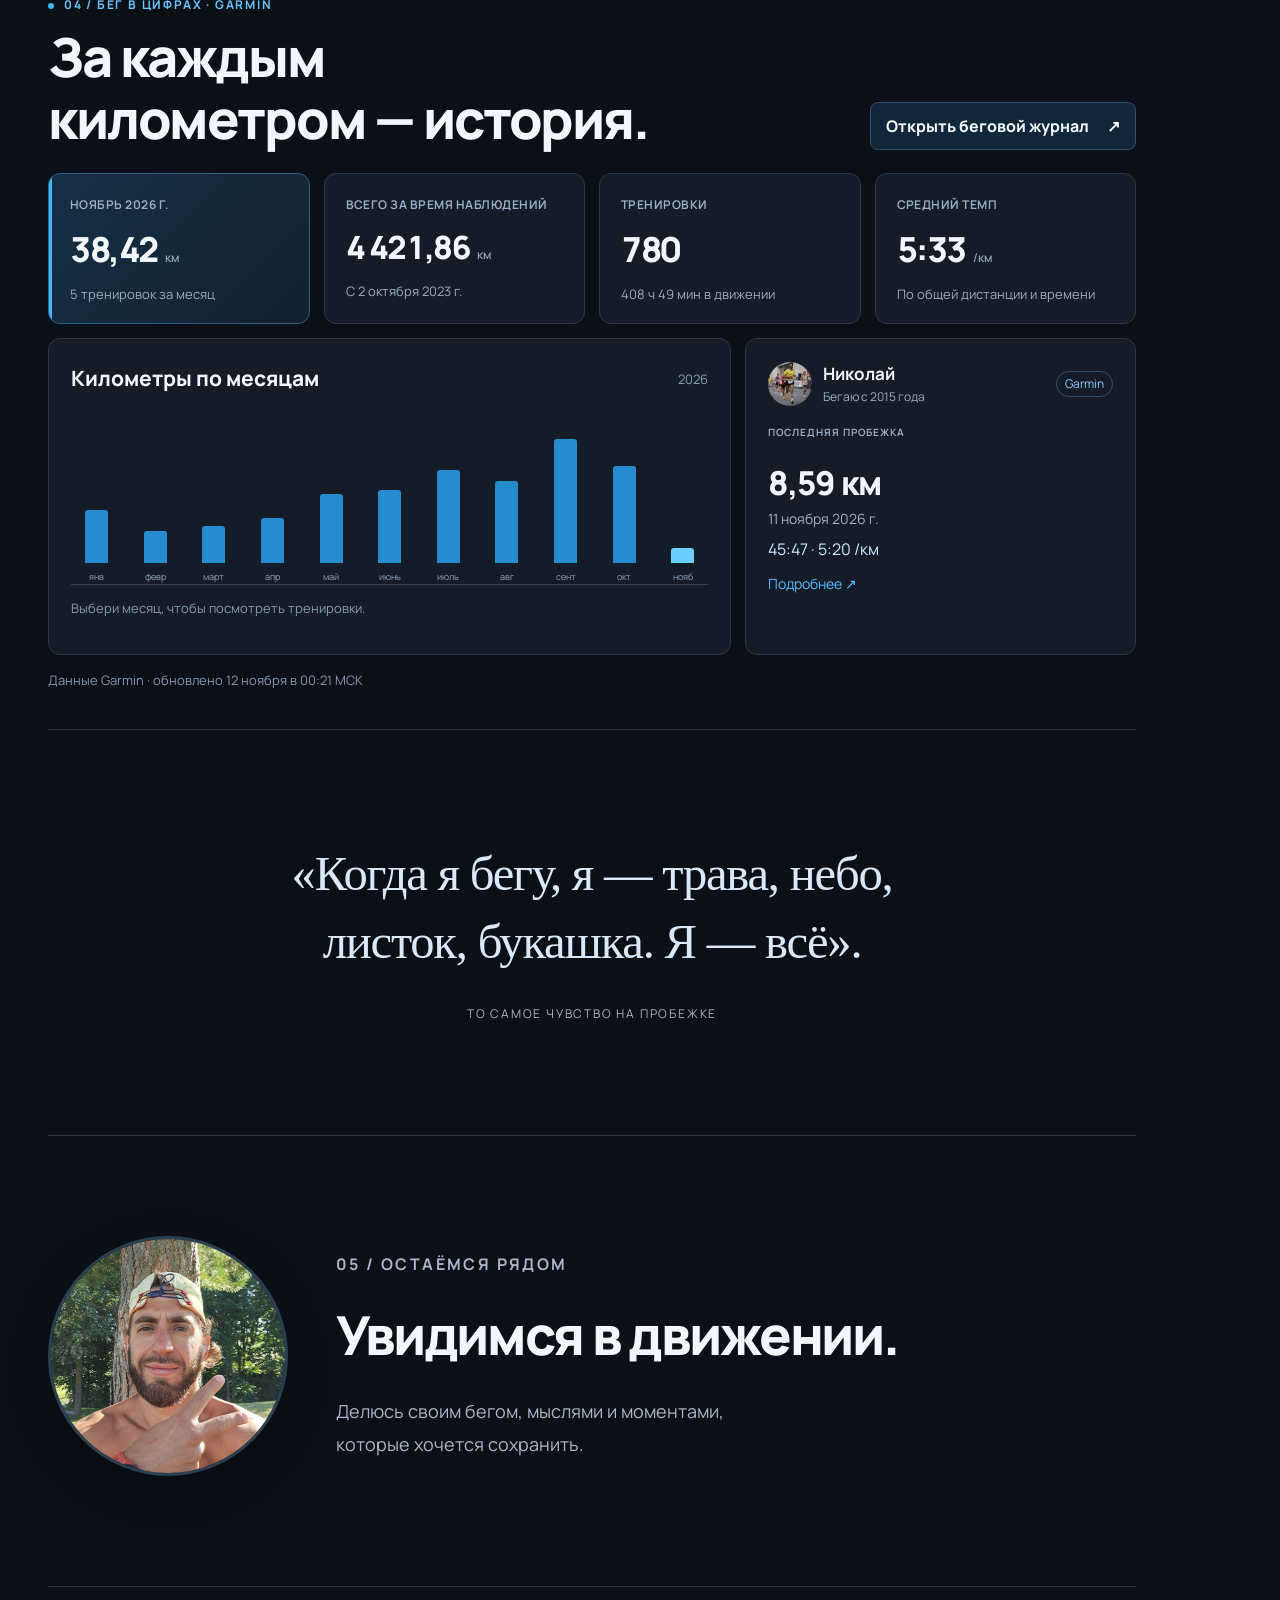
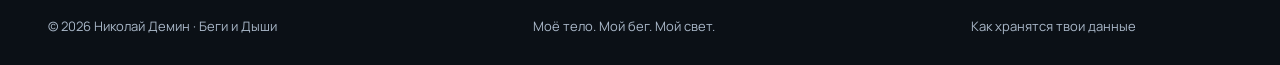
==== commit a21feca2: "Improve heading hierarchy, readable responsive type and inviting navigation labels" ====
--- a/index.html
+++ b/index.html
@@ -72,11 +72,48 @@
 }
 @media(max-width:360px){.social-rail{gap:14px;padding:9px 14px}.social-rail a{width:44px;height:44px;flex-basis:44px}}
 </style>
+<style id="readable-type-system">
+body{font-size:18px;line-height:1.65}
+main h1,main h2,main h3{font-family:'Manrope',Arial,sans-serif;text-wrap:balance}
+.hero h1{font-size:clamp(56px,6.2vw,94px);line-height:1.06;font-weight:800}
+.eyebrow,.overview-heading .eyebrow{font-size:12px;font-weight:700;letter-spacing:.15em;line-height:1.6}
+.intro{font-size:21px;line-height:1.75}.hero-note{font-size:14px}
+.section h2,.run-copy h2,.training-section h2,.overview-heading h2,.social-section>h2{font-size:clamp(38px,4.2vw,62px);font-weight:800;line-height:1.15;letter-spacing:-.04em}
+.run-copy h2{margin:0 0 28px}
+.about-copy p{font-size:21px;line-height:1.85}
+.theme h3{font-size:30px;font-weight:750}.theme p,.run-copy p,.training-section p,.social-section>p:not(.eyebrow){font-size:18px;line-height:1.8}
+.number{font-size:13px;font-weight:700}
+.pill,.text-link,.training-cta,.connect-action{font-size:16px;font-weight:750;line-height:1.5}
+.training-steps li{font-size:16px;line-height:1.8}.training-steps strong{font-size:19px;font-weight:750}.training-steps li:before{font-size:13px}
+.training-section .training-scope,.training-section .training-privacy{font-size:14px;line-height:1.75}.training-pilot{font-size:11px}
+.connect-kpi .kpi-label{font-size:12px;letter-spacing:.04em}.kpi-foot{font-size:13px;line-height:1.6}
+.overview-panel-heading h3{font-size:21px;font-weight:750}.overview-panel-heading>span,.overview-hint,.connect-updated{font-size:13px}
+.overview-athlete strong{font-size:17px}.overview-athlete>div>span,.source-pill{font-size:12px}
+.latest-run-link>span{font-size:14px}.latest-run-link .latest-details{font-size:16px}.latest-run-link .latest-open{font-size:14px}
+.quote p{font-size:clamp(30px,3.8vw,52px);line-height:1.4}.quote small{font-size:12px;line-height:1.7}
+.footer{font-size:13px;line-height:1.7;flex-wrap:wrap}
+@media(max-width:1100px){.training-section{grid-template-columns:1fr}.run-copy{padding:48px 8%}.section-heading,.about-copy{grid-template-columns:1fr;gap:24px}}
+@media(max-width:800px){
+body{font-size:16px}.hero h1{font-size:clamp(44px,9.5vw,68px);line-height:1.08}
+.eyebrow,.overview-heading .eyebrow{font-size:11px;letter-spacing:.1em}
+.intro,.about-copy p{font-size:18px;line-height:1.8}.hero-note{font-size:13px}
+.section h2,.run-copy h2,.training-section h2,.overview-heading h2,.social-section>h2{font-size:clamp(30px,6.8vw,42px);line-height:1.2;letter-spacing:-.035em}
+.theme h3{font-size:25px}.theme p,.run-copy p,.training-section p,.social-section>p:not(.eyebrow){font-size:16px;line-height:1.8}
+.training-steps li{font-size:15px}.training-steps strong{font-size:18px}
+.pill,.text-link,.training-cta,.connect-action{font-size:15px}
+.training-section .training-scope,.training-section .training-privacy{font-size:13px}
+.connect-kpi .kpi-label{font-size:11px}.kpi-foot{font-size:12px}
+.overview-panel-heading h3{font-size:18px}.overview-hint,.connect-updated{font-size:12px}
+.quote p{font-size:clamp(26px,6vw,36px)}.quote br,.social-section>p br{display:none}
+.footer{font-size:12px}.run-copy{padding:36px 24px}
+}
+@media(max-width:380px){.hero h1{font-size:42px}.hero-inner{padding:0 20px}.training-section{padding:26px 20px}.section h2,.run-copy h2,.training-section h2,.overview-heading h2,.social-section>h2{font-size:29px}}
+</style>
 </head>
 <body>
 <a class="skip" href="#main">К содержанию</a>
 <div class="wrap">
-<header class="header"><a class="brand" href="#home"><span></span>БЕГИ И ДЫШИ</a><nav class="nav" aria-label="Основная навигация"><a href="#about">Обо мне</a><a href="#run">Бег</a><a href="#training-plan">План недели</a><a href="#stats">Статистика</a><a href="#social">На связи ↗</a></nav><nav class="header-channels" aria-label="Мои каналы"><a class="header-social header-instagram" href="https://www.instagram.com/runandbreathe_nikolay/" target="_blank" rel="noopener noreferrer" aria-label="Открыть Instagram"><svg viewBox="0 0 24 24" aria-hidden="true"><rect x="3" y="3" width="18" height="18" rx="5.3" fill="none" stroke="currentColor" stroke-width="1.8"/><circle cx="12" cy="12" r="4.2" fill="none" stroke="currentColor" stroke-width="1.8"/><circle cx="17.5" cy="6.5" r="1.1"/></svg><span>Instagram</span><span class="external-arrow" aria-hidden="true">↗</span></a><a class="header-social header-telegram" href="https://t.me/run_and_breathe" target="_blank" rel="noopener noreferrer" aria-label="Открыть Telegram"><svg viewBox="0 0 24 24" aria-hidden="true"><path d="M21.4 3.4 18.2 20c-.24 1.17-.88 1.46-1.78.91l-4.87-3.59-2.35 2.26c-.26.26-.48.48-.98.48l.35-4.96 9.03-8.16c.39-.35-.08-.55-.6-.2L5.83 13.77 1.03 12.27c-1.04-.32-1.06-1.04.22-1.54L20 3.5c.87-.32 1.63.2 1.4-.1Z"/></svg><span>Telegram</span><span class="external-arrow" aria-hidden="true">↗</span></a><a class="header-social header-youtube" href="https://www.youtube.com/channel/UCAae3ARFY95jJFjB3_jxwHQ" target="_blank" rel="noopener noreferrer" aria-label="Открыть YouTube"><svg viewBox="0 0 24 24" aria-hidden="true"><path d="M23.5 6.2a3 3 0 0 0-2.1-2.1C19.5 3.6 12 3.6 12 3.6s-7.5 0-9.4.5A3 3 0 0 0 .5 6.2 31 31 0 0 0 0 12a31 31 0 0 0 .5 5.8 3 3 0 0 0 2.1 2.1c1.9.5 9.4.5 9.4.5s7.5 0 9.4-.5a3 3 0 0 0 2.1-2.1A31 31 0 0 0 24 12a31 31 0 0 0-.5-5.8ZM9.6 15.6V8.4l6.2 3.6Z" fill-rule="evenodd"/></svg><span>YouTube</span><span class="external-arrow" aria-hidden="true">↗</span></a><a class="header-social header-tiktok" href="https://www.tiktok.com/@runandbreathe" target="_blank" rel="noopener noreferrer" aria-label="Открыть TikTok"><svg viewBox="0 0 24 24" aria-hidden="true"><path d="M16.7 0h-4.1v16.4a3.4 3.4 0 1 1-2.9-3.36V8.9a7.5 7.5 0 1 0 7 7.5V8.1a10 10 0 0 0 6.1 2.1V6.1A6.1 6.1 0 0 1 16.7 0Z"/></svg><span>TikTok</span><span class="external-arrow" aria-hidden="true">↗</span></a></nav></header>
+<header class="header"><a class="brand" href="#home"><span></span>БЕГИ И ДЫШИ</a><nav class="nav" aria-label="Основная навигация"><a href="#about">Обо мне</a><a href="#run">В движении</a><a href="#training-plan">Твой старт</a><a href="#stats">Бег в цифрах</a><a href="#social">На связи ↗</a></nav><nav class="header-channels" aria-label="Мои каналы"><a class="header-social header-instagram" href="https://www.instagram.com/runandbreathe_nikolay/" target="_blank" rel="noopener noreferrer" aria-label="Открыть Instagram"><svg viewBox="0 0 24 24" aria-hidden="true"><rect x="3" y="3" width="18" height="18" rx="5.3" fill="none" stroke="currentColor" stroke-width="1.8"/><circle cx="12" cy="12" r="4.2" fill="none" stroke="currentColor" stroke-width="1.8"/><circle cx="17.5" cy="6.5" r="1.1"/></svg><span>Instagram</span><span class="external-arrow" aria-hidden="true">↗</span></a><a class="header-social header-telegram" href="https://t.me/run_and_breathe" target="_blank" rel="noopener noreferrer" aria-label="Открыть Telegram"><svg viewBox="0 0 24 24" aria-hidden="true"><path d="M21.4 3.4 18.2 20c-.24 1.17-.88 1.46-1.78.91l-4.87-3.59-2.35 2.26c-.26.26-.48.48-.98.48l.35-4.96 9.03-8.16c.39-.35-.08-.55-.6-.2L5.83 13.77 1.03 12.27c-1.04-.32-1.06-1.04.22-1.54L20 3.5c.87-.32 1.63.2 1.4-.1Z"/></svg><span>Telegram</span><span class="external-arrow" aria-hidden="true">↗</span></a><a class="header-social header-youtube" href="https://www.youtube.com/channel/UCAae3ARFY95jJFjB3_jxwHQ" target="_blank" rel="noopener noreferrer" aria-label="Открыть YouTube"><svg viewBox="0 0 24 24" aria-hidden="true"><path d="M23.5 6.2a3 3 0 0 0-2.1-2.1C19.5 3.6 12 3.6 12 3.6s-7.5 0-9.4.5A3 3 0 0 0 .5 6.2 31 31 0 0 0 0 12a31 31 0 0 0 .5 5.8 3 3 0 0 0 2.1 2.1c1.9.5 9.4.5 9.4.5s7.5 0 9.4-.5a3 3 0 0 0 2.1-2.1A31 31 0 0 0 24 12a31 31 0 0 0-.5-5.8ZM9.6 15.6V8.4l6.2 3.6Z" fill-rule="evenodd"/></svg><span>YouTube</span><span class="external-arrow" aria-hidden="true">↗</span></a><a class="header-social header-tiktok" href="https://www.tiktok.com/@runandbreathe" target="_blank" rel="noopener noreferrer" aria-label="Открыть TikTok"><svg viewBox="0 0 24 24" aria-hidden="true"><path d="M16.7 0h-4.1v16.4a3.4 3.4 0 1 1-2.9-3.36V8.9a7.5 7.5 0 1 0 7 7.5V8.1a10 10 0 0 0 6.1 2.1V6.1A6.1 6.1 0 0 1 16.7 0Z"/></svg><span>TikTok</span><span class="external-arrow" aria-hidden="true">↗</span></a></nav></header>
 <main id="main">
 <section class="hero" id="home" aria-labelledby="hero-title">
 <img class="hero-photo" src="./images/my-photo.jpg" alt="Николай Демин" fetchpriority="high">
@@ -89,25 +126,25 @@
 </section>
 <section class="run" id="run" aria-labelledby="run-title"><div class="run-grid"><img class="run-image" src="./images/nikolai-yellow-race.png" alt="Николай в жёлтой футболке на городском забеге" loading="lazy"><div class="run-copy"><p class="eyebrow">02 / В движении</p><h2 id="run-title">Выйти.<br>Вдохнуть.<br>Побежать.</h2><p>Бег со мной с 2015 года. За это время он стал частью моей жизни. Я выхожу на пробежку, чтобы двигаться, побыть с собой и почувствовать мир вокруг.</p><a class="text-link" href="https://t.me/run_and_breathe" target="_blank" rel="noopener noreferrer">Мои истории о беге в Telegram ↗</a></div></div></section>
 <section class="training-section" id="training-plan" aria-labelledby="training-title">
- <div><p class="eyebrow">Беги и Дыши / Telegram <span class="training-pilot">18+ · Пилот</span></p>
- <h2 id="training-title">План тренировок<br>на твою неделю.</h2>
- <p>Расскажи, как бегаешь сейчас, к чему готовишься и когда можешь тренироваться. Бот соберёт спокойную ознакомительную неделю с учётом твоего опыта и расписания.</p>
- <a class="training-cta" href="https://t.me/RunAndBreatheAssistantBot?start=plan" target="_blank" rel="noopener noreferrer">Собрать план в Telegram <span aria-hidden="true">↗</span></a>
+ <div><p class="eyebrow">03 / Твой старт <span class="training-pilot">18+ · Пилот</span></p>
+ <h2 id="training-title">Твоя неделя<br>в движении.</h2>
+ <p>Расскажи, как бегаешь сейчас, к чему готовишься и когда можешь тренироваться. Бот составит план на первую неделю с учётом твоего опыта и расписания.</p>
+ <a class="training-cta" href="https://t.me/RunAndBreatheAssistantBot?start=plan" target="_blank" rel="noopener noreferrer">Начать свою неделю <span aria-hidden="true">↗</span></a>
  <p class="training-scope">Первая версия — для взрослых начинающих бегунов. Без скоростных и марафонских программ. При боли или медицинских ограничениях сначала нужно уточнить допустимую нагрузку со специалистом.</p></div>
- <div><ol class="training-steps"><li><strong>Расскажи о себе</strong>Опыт, привычная нагрузка, цель, дни и время для занятий.</li><li><strong>Добавь тренировки</strong>Пришли скрины и проверь распознанные цифры. Можно продолжить без скринов.</li><li><strong>Получи семь дней</strong>Пробежки, ходьба и восстановление. Отмечай выполнение и самочувствие — следующая неделя учтёт твои ответы.</li></ol>
+ <div><ol class="training-steps"><li><strong>Расскажи о себе</strong>Опыт, привычная нагрузка, цель, дни и время для занятий.</li><li><strong>Добавь тренировки</strong>Пришли скриншоты тренировок и проверь распознанные показатели. Этот шаг можно пропустить.</li><li><strong>Начни свою неделю</strong>Пробежки, ходьба и восстановление. Отмечай выполнение и самочувствие — следующая неделя учтёт твои ответы.</li></ol>
  <a class="training-privacy" href="training-privacy.html">Как используются и удаляются данные</a></div>
 </section>
 <section class="connect-overview" id="stats" aria-labelledby="overview-title">
-  <div class="overview-heading"><div><p class="eyebrow"><span class="live-dot" aria-hidden="true"></span> Мой бег / Garmin Connect</p><h2 id="overview-title">Мой бег. Мой ритм.</h2></div><a class="connect-action" href="runs.html">Все тренировки <span aria-hidden="true">↗</span></a></div>
-  <div class="connect-kpis" id="home-run-kpis" aria-live="polite"><article class="connect-kpi"><span class="kpi-label" id="home-month-label">Этот месяц</span><strong><span id="home-month-distance">—</span><small>км</small></strong><span class="kpi-foot" id="home-month-runs">Загружаю тренировки</span></article><article class="connect-kpi"><span class="kpi-label">Вся история Garmin</span><strong><span id="home-total-distance">—</span><small>км</small></strong><span class="kpi-foot" id="home-history-since">История тренировок</span></article><article class="connect-kpi"><span class="kpi-label">Тренировки</span><strong id="home-total-runs">—</strong><span class="kpi-foot" id="home-total-hours">Время в движении</span></article><article class="connect-kpi"><span class="kpi-label">Средний темп</span><strong><span id="home-average-pace">—</span><small>/км</small></strong><span class="kpi-foot">По общей дистанции и времени</span></article></div>
+  <div class="overview-heading"><div><p class="eyebrow"><span class="live-dot" aria-hidden="true"></span> 04 / Бег в цифрах · Garmin</p><h2 id="overview-title">За каждым километром — история.</h2></div><a class="connect-action" href="runs.html">Открыть беговой журнал <span aria-hidden="true">↗</span></a></div>
+  <div class="connect-kpis" id="home-run-kpis" aria-live="polite"><article class="connect-kpi"><span class="kpi-label" id="home-month-label">Этот месяц</span><strong><span id="home-month-distance">—</span><small>км</small></strong><span class="kpi-foot" id="home-month-runs">Загружаю тренировки</span></article><article class="connect-kpi"><span class="kpi-label">Всего за время наблюдений</span><strong><span id="home-total-distance">—</span><small>км</small></strong><span class="kpi-foot" id="home-history-since">История тренировок</span></article><article class="connect-kpi"><span class="kpi-label">Тренировки</span><strong id="home-total-runs">—</strong><span class="kpi-foot" id="home-total-hours">Время в движении</span></article><article class="connect-kpi"><span class="kpi-label">Средний темп</span><strong><span id="home-average-pace">—</span><small>/км</small></strong><span class="kpi-foot">По общей дистанции и времени</span></article></div>
   <div class="overview-bottom"><section class="overview-chart"><div class="overview-panel-heading"><h3>Километры по месяцам</h3><span id="home-chart-year">—</span></div><div class="home-distance-chart" id="home-month-chart" aria-label="Километры по месяцам"></div><p class="overview-hint">Выбери месяц, чтобы посмотреть тренировки.</p></section><section class="overview-latest"><div class="overview-athlete"><img src="images/run-race-2026.jpg" alt="Николай на забеге" width="44" height="44"><div><strong>Николай</strong><span>Бегаю с 2015 года</span></div><span class="source-pill">Garmin</span></div><p class="kpi-label">Последняя пробежка</p><a id="home-last-run" class="latest-run-link" href="runs.html"><strong id="home-last-distance">—</strong><span id="home-last-date">Загружаю историю</span><span class="latest-details" id="home-last-details"></span><span class="latest-open">Подробнее <span aria-hidden="true">↗</span></span></a></section></div>
   <p class="connect-updated" id="home-sync-status" role="status">Загружаю данные Garmin…</p>
 </section>
 
 <div class="quote"><p>«Когда я бегу, я — трава, небо,<br>листок, букашка. Я — всё».</p><small>То самое чувство на пробежке</small></div>
-<section class="social-section" id="social" aria-labelledby="social-title"><img class="contact-portrait" src="./images/nikolai-tree-portrait.png" alt="Николай на природе" width="112" height="112" loading="lazy"><p class="eyebrow">03 / Остаёмся рядом</p><h2 id="social-title">Увидимся в движении.</h2><p>Делюсь своим бегом, мыслями и моментами,<br>которые хочется сохранить.</p>
+<section class="social-section" id="social" aria-labelledby="social-title"><img class="contact-portrait" src="./images/nikolai-tree-portrait.png" alt="Николай на природе" width="112" height="112" loading="lazy"><p class="eyebrow">05 / Остаёмся рядом</p><h2 id="social-title">Увидимся в движении.</h2><p>Делюсь своим бегом, мыслями и моментами,<br>которые хочется сохранить.</p>
 </section>
-</main><footer class="footer"><span>© 2026 Николай Демин · Беги и Дыши</span><span>Моё тело. Мой бег. Мой свет.</span><a href="training-privacy.html">Данные бота</a></footer>
+</main><footer class="footer"><span>© 2026 Николай Демин · Беги и Дыши</span><span>Моё тело. Мой бег. Мой свет.</span><a href="training-privacy.html">Как хранятся твои данные</a></footer>
 </div>
 <script src="garmin-data.js?v=20261107"></script><script src="main-page-runs.js?v=20261107"></script>
 <nav class="social-rail" aria-label="Мои социальные сети"><a class="instagram" href="https://www.instagram.com/runandbreathe_nikolay/" target="_blank" rel="noopener noreferrer" aria-label="Открыть Instagram"><span class="social-tip">Instagram <span aria-hidden="true">↗</span></span><span class="social-mark"><svg viewBox="0 0 24 24" aria-hidden="true"><rect x="3" y="3" width="18" height="18" rx="5.3" fill="none" stroke="currentColor" stroke-width="1.8"/><circle cx="12" cy="12" r="4.2" fill="none" stroke="currentColor" stroke-width="1.8"/><circle cx="17.5" cy="6.5" r="1.1"/></svg></span></a><a class="telegram" href="https://t.me/run_and_breathe" target="_blank" rel="noopener noreferrer" aria-label="Открыть Telegram"><span class="social-tip">Telegram <span aria-hidden="true">↗</span></span><span class="social-mark"><svg viewBox="0 0 24 24" aria-hidden="true"><path d="M21.4 3.4 18.2 20c-.24 1.17-.88 1.46-1.78.91l-4.87-3.59-2.35 2.26c-.26.26-.48.48-.98.48l.35-4.96 9.03-8.16c.39-.35-.08-.55-.6-.2L5.83 13.77 1.03 12.27c-1.04-.32-1.06-1.04.22-1.54L20 3.5c.87-.32 1.63.2 1.4-.1Z"/></svg></span></a><a class="youtube" href="https://www.youtube.com/channel/UCAae3ARFY95jJFjB3_jxwHQ" target="_blank" rel="noopener noreferrer" aria-label="Открыть YouTube"><span class="social-tip">YouTube <span aria-hidden="true">↗</span></span><span class="social-mark"><svg viewBox="0 0 24 24" aria-hidden="true"><path d="M23.5 6.2a3 3 0 0 0-2.1-2.1C19.5 3.6 12 3.6 12 3.6s-7.5 0-9.4.5A3 3 0 0 0 .5 6.2 31 31 0 0 0 0 12a31 31 0 0 0 .5 5.8 3 3 0 0 0 2.1 2.1c1.9.5 9.4.5 9.4.5s7.5 0 9.4-.5a3 3 0 0 0 2.1-2.1A31 31 0 0 0 24 12a31 31 0 0 0-.5-5.8ZM9.6 15.6V8.4l6.2 3.6Z" fill-rule="evenodd"/></svg></span></a><a class="tiktok" href="https://www.tiktok.com/@runandbreathe" target="_blank" rel="noopener noreferrer" aria-label="Открыть TikTok"><span class="social-tip">TikTok <span aria-hidden="true">↗</span></span><span class="social-mark"><svg viewBox="0 0 24 24" aria-hidden="true"><path d="M16.7 0h-4.1v16.4a3.4 3.4 0 1 1-2.9-3.36V8.9a7.5 7.5 0 1 0 7 7.5V8.1a10 10 0 0 0 6.1 2.1V6.1A6.1 6.1 0 0 1 16.7 0Z"/></svg></span></a></nav>
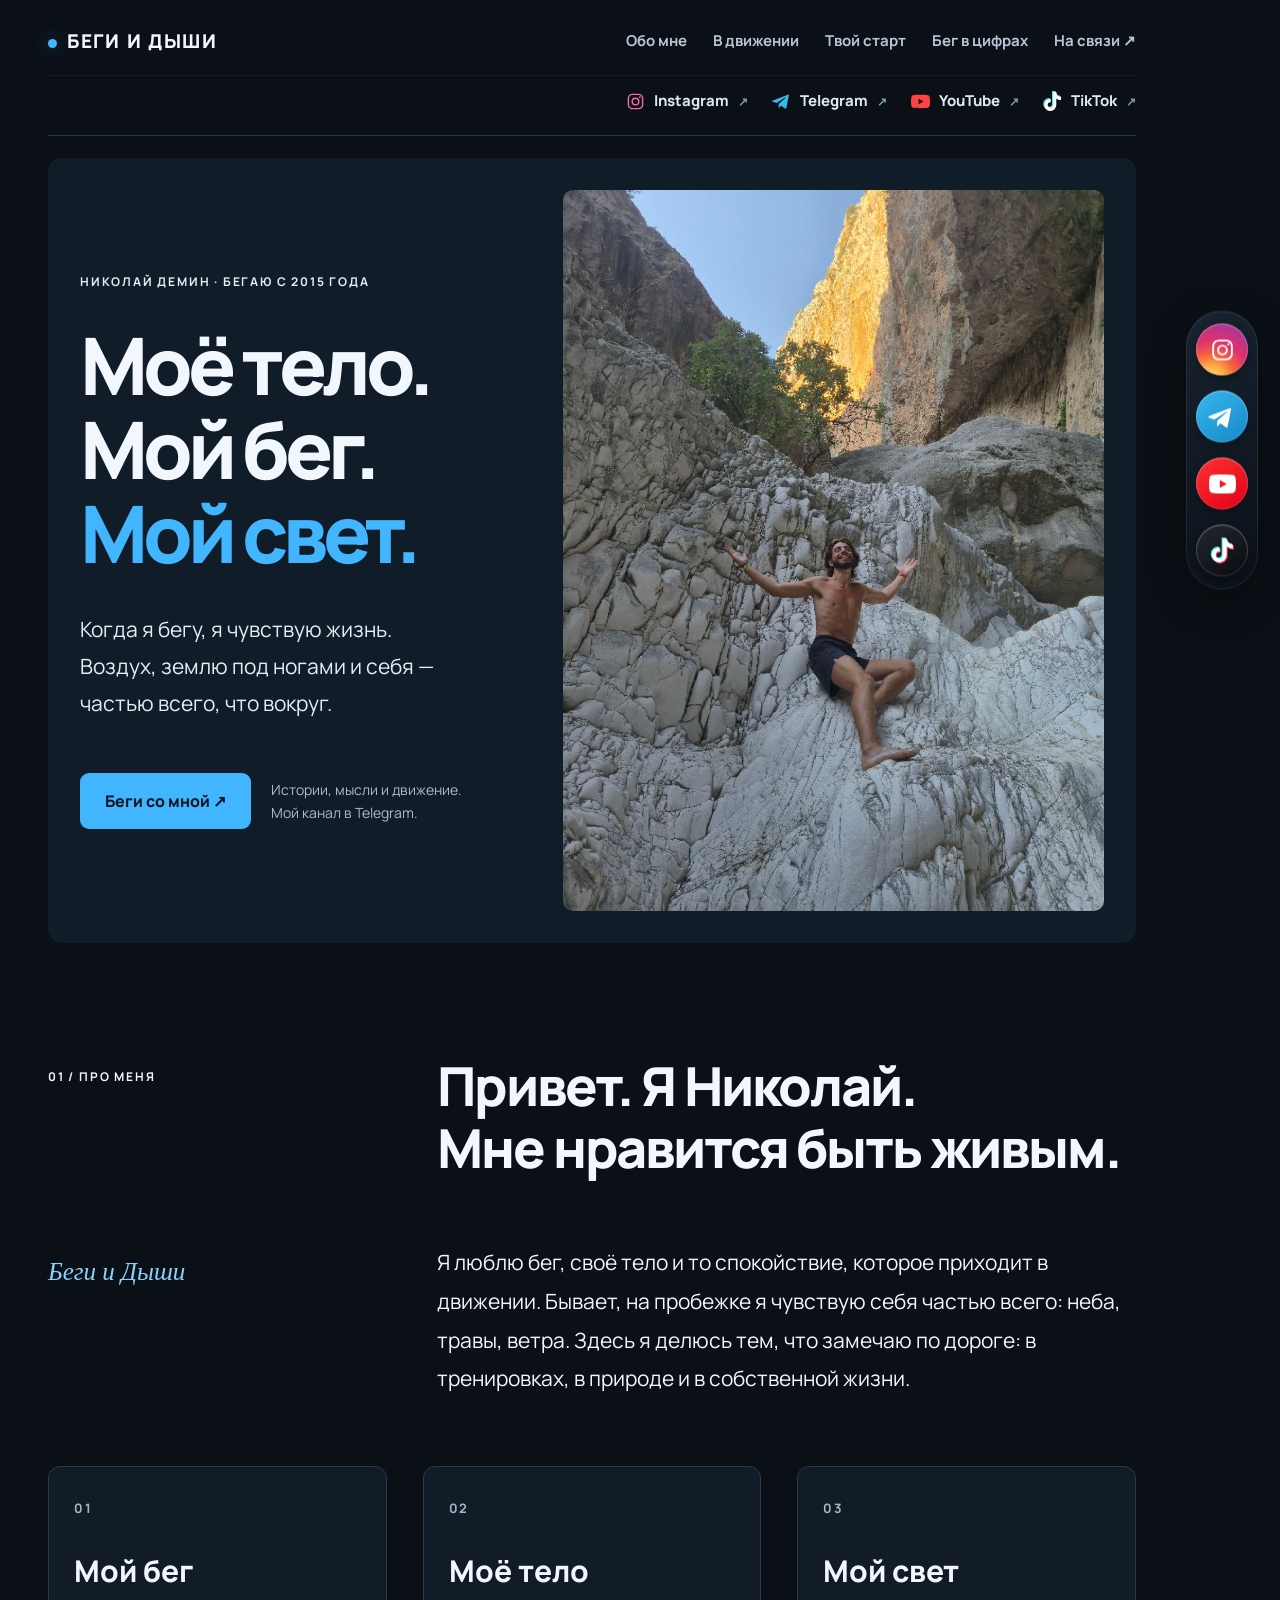
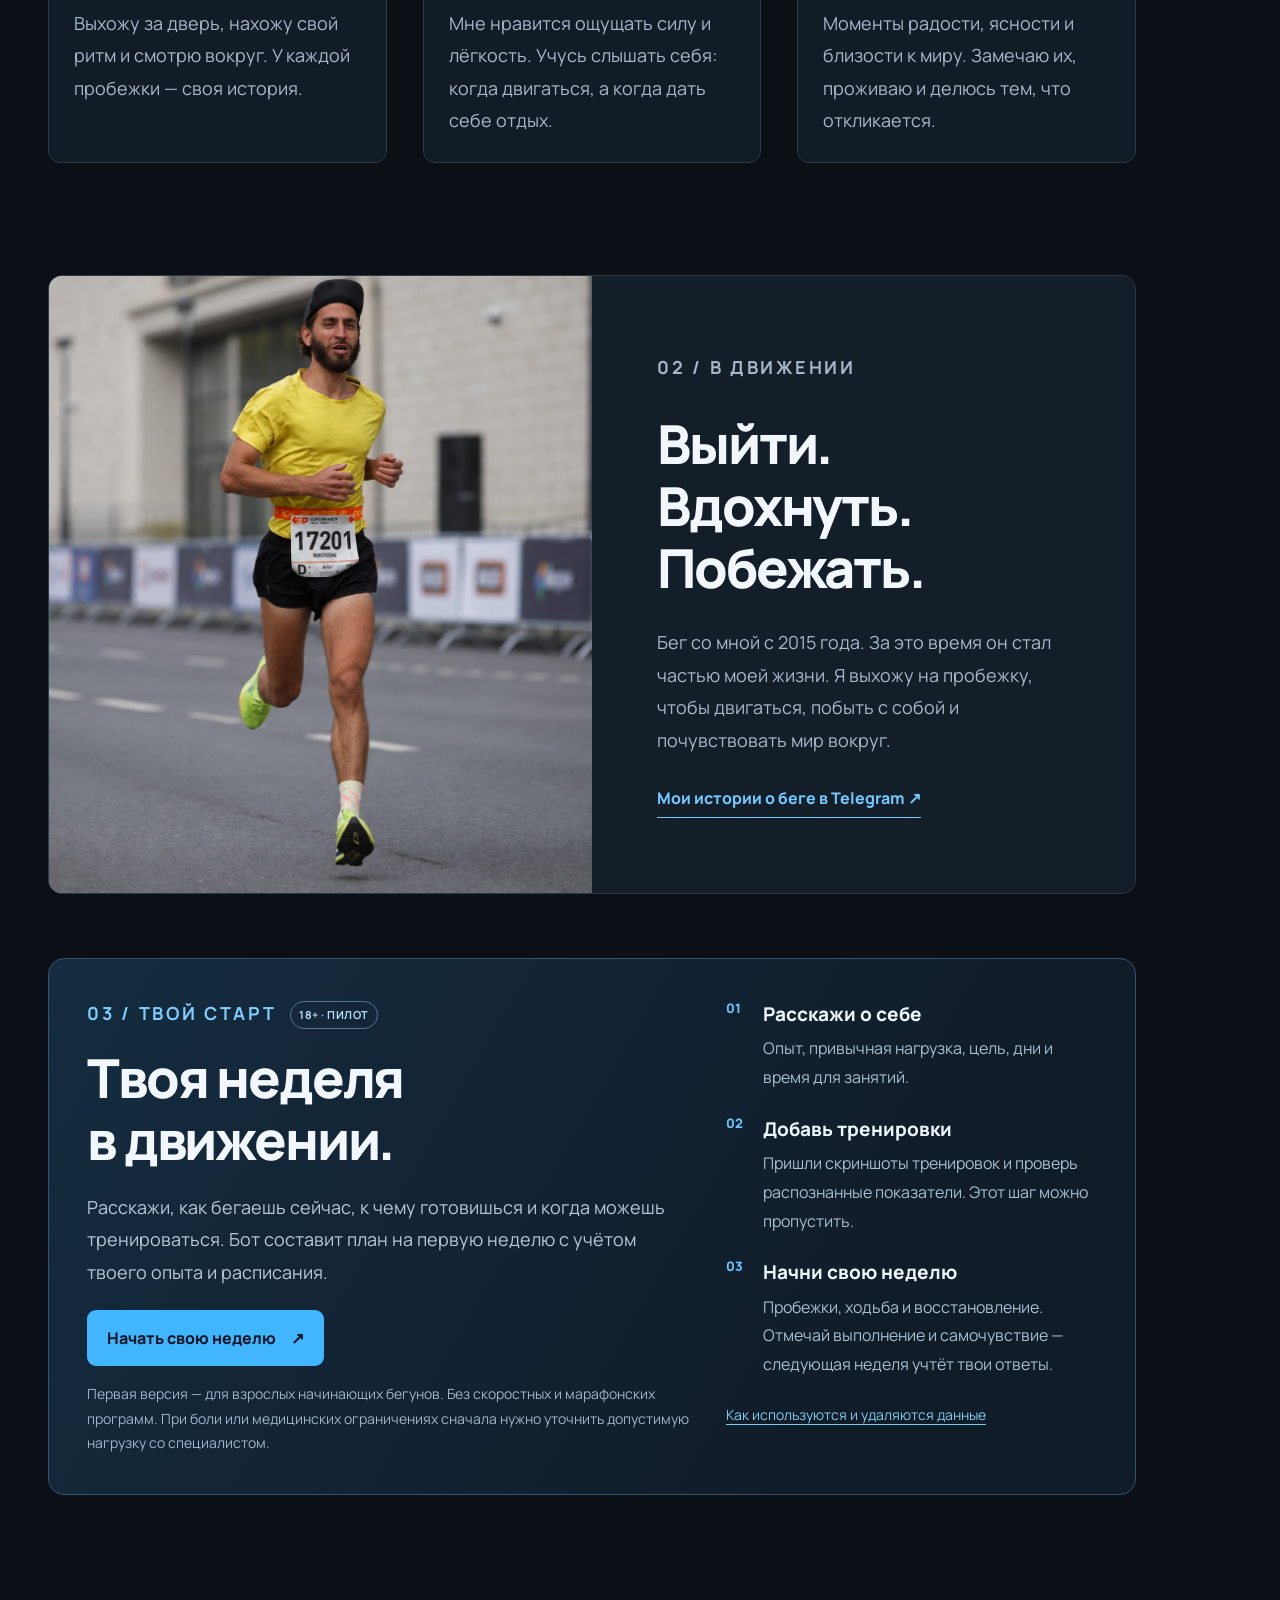
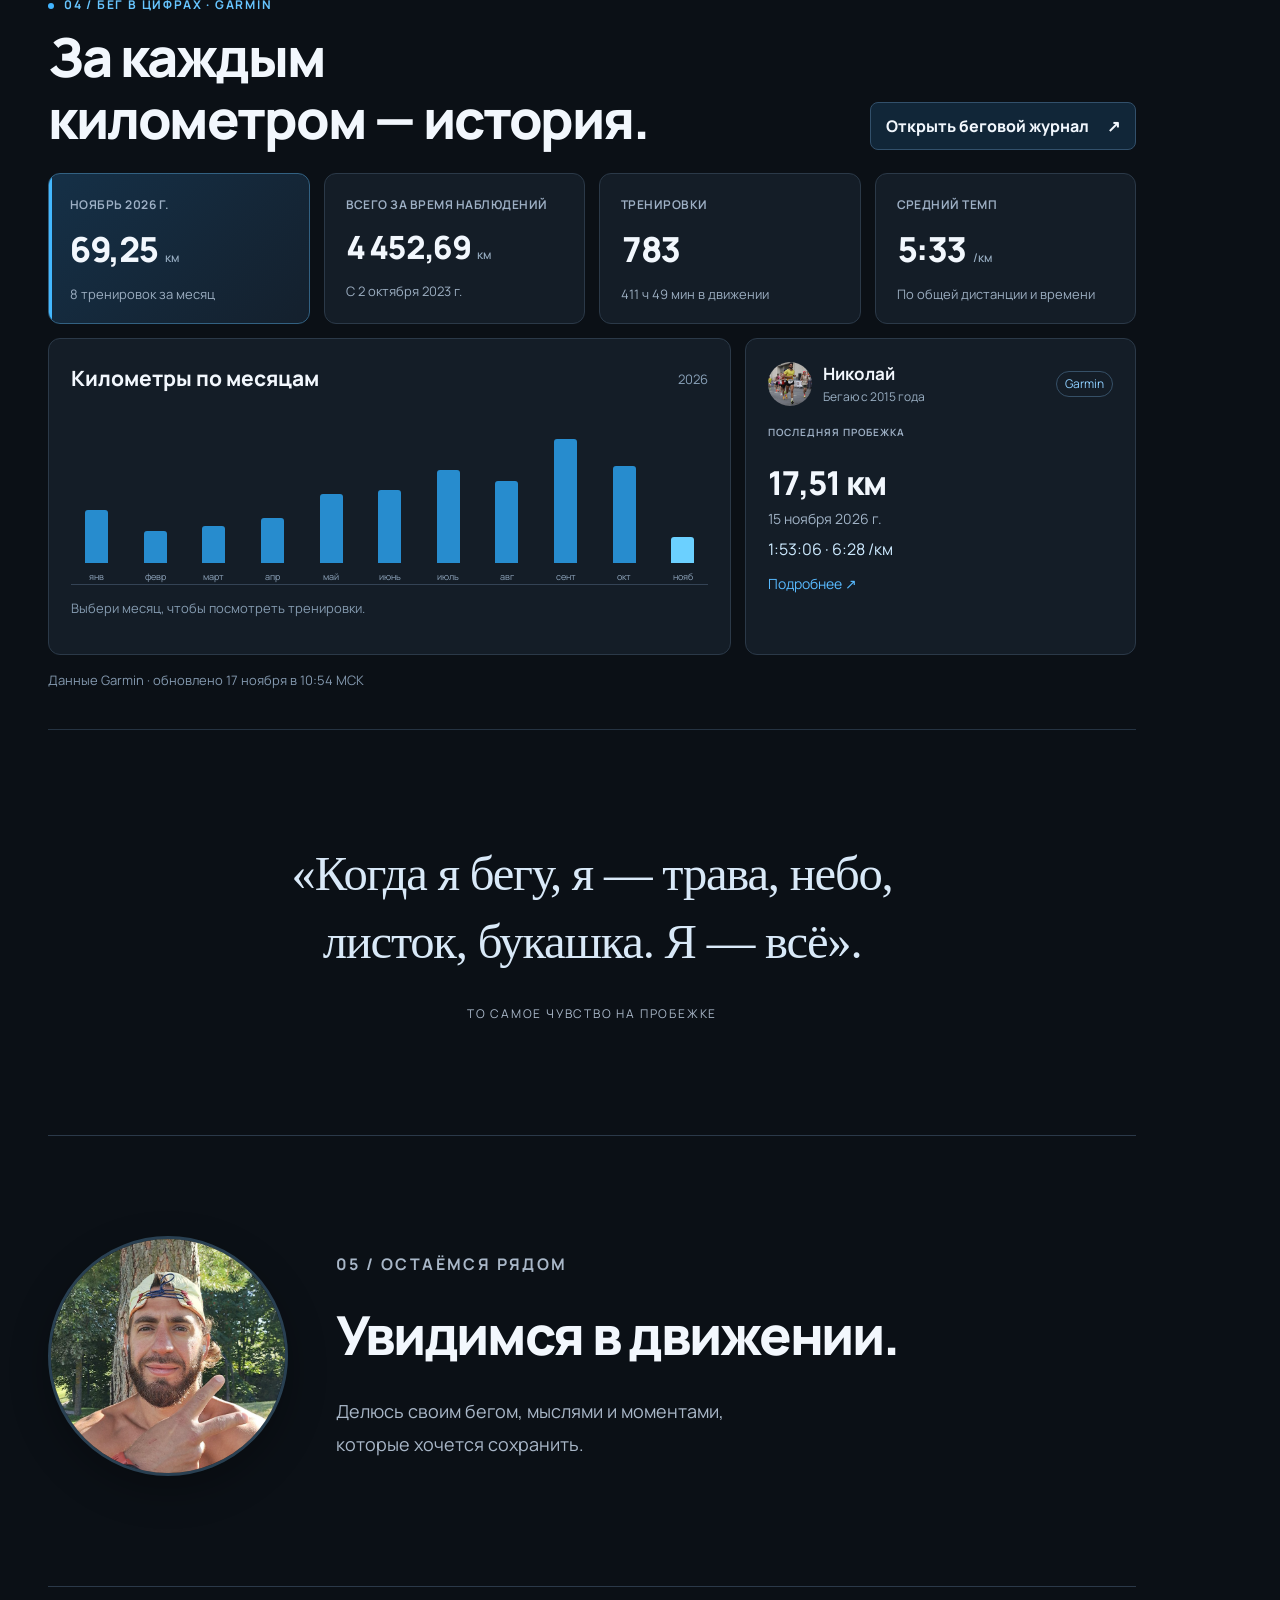
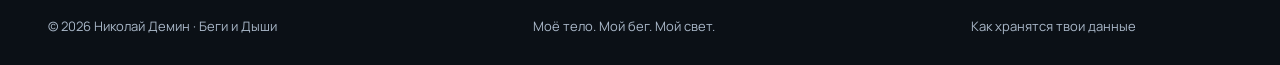
==== commit 37c3c2c6: "Add Yandex Metrika visitor counter to all site pages" ====
--- a/index.html
+++ b/index.html
@@ -111,6 +111,20 @@
 </style>
 </head>
 <body>
+<!-- Yandex.Metrika counter -->
+<script type="text/javascript">
+    (function(m,e,t,r,i,k,a){
+        m[i]=m[i]||function(){(m[i].a=m[i].a||[]).push(arguments)};
+        m[i].l=1*new Date();
+        for (var j = 0; j < document.scripts.length; j++) {if (document.scripts[j].src === r) { return; }}
+        k=e.createElement(t),a=e.getElementsByTagName(t)[0],k.async=1,k.src=r,a.parentNode.insertBefore(k,a)
+    })(window, document,'script','https://mc.yandex.ru/metrika/tag.js?id=114309298', 'ym');
+
+    ym(114309298, 'init', {ssr:true, clickmap:true, referrer: document.referrer, url: location.href, accurateTrackBounce:true, trackLinks:true});
+</script>
+<noscript><div><img src="https://mc.yandex.ru/watch/114309298" style="position:absolute; left:-9999px;" alt="" /></div></noscript>
+<!-- /Yandex.Metrika counter -->
+
 <a class="skip" href="#main">К содержанию</a>
 <div class="wrap">
 <header class="header"><a class="brand" href="#home"><span></span>БЕГИ И ДЫШИ</a><nav class="nav" aria-label="Основная навигация"><a href="#about">Обо мне</a><a href="#run">В движении</a><a href="#training-plan">Твой старт</a><a href="#stats">Бег в цифрах</a><a href="#social">На связи ↗</a></nav><nav class="header-channels" aria-label="Мои каналы"><a class="header-social header-instagram" href="https://www.instagram.com/runandbreathe_nikolay/" target="_blank" rel="noopener noreferrer" aria-label="Открыть Instagram"><svg viewBox="0 0 24 24" aria-hidden="true"><rect x="3" y="3" width="18" height="18" rx="5.3" fill="none" stroke="currentColor" stroke-width="1.8"/><circle cx="12" cy="12" r="4.2" fill="none" stroke="currentColor" stroke-width="1.8"/><circle cx="17.5" cy="6.5" r="1.1"/></svg><span>Instagram</span><span class="external-arrow" aria-hidden="true">↗</span></a><a class="header-social header-telegram" href="https://t.me/run_and_breathe" target="_blank" rel="noopener noreferrer" aria-label="Открыть Telegram"><svg viewBox="0 0 24 24" aria-hidden="true"><path d="M21.4 3.4 18.2 20c-.24 1.17-.88 1.46-1.78.91l-4.87-3.59-2.35 2.26c-.26.26-.48.48-.98.48l.35-4.96 9.03-8.16c.39-.35-.08-.55-.6-.2L5.83 13.77 1.03 12.27c-1.04-.32-1.06-1.04.22-1.54L20 3.5c.87-.32 1.63.2 1.4-.1Z"/></svg><span>Telegram</span><span class="external-arrow" aria-hidden="true">↗</span></a><a class="header-social header-youtube" href="https://www.youtube.com/channel/UCAae3ARFY95jJFjB3_jxwHQ" target="_blank" rel="noopener noreferrer" aria-label="Открыть YouTube"><svg viewBox="0 0 24 24" aria-hidden="true"><path d="M23.5 6.2a3 3 0 0 0-2.1-2.1C19.5 3.6 12 3.6 12 3.6s-7.5 0-9.4.5A3 3 0 0 0 .5 6.2 31 31 0 0 0 0 12a31 31 0 0 0 .5 5.8 3 3 0 0 0 2.1 2.1c1.9.5 9.4.5 9.4.5s7.5 0 9.4-.5a3 3 0 0 0 2.1-2.1A31 31 0 0 0 24 12a31 31 0 0 0-.5-5.8ZM9.6 15.6V8.4l6.2 3.6Z" fill-rule="evenodd"/></svg><span>YouTube</span><span class="external-arrow" aria-hidden="true">↗</span></a><a class="header-social header-tiktok" href="https://www.tiktok.com/@runandbreathe" target="_blank" rel="noopener noreferrer" aria-label="Открыть TikTok"><svg viewBox="0 0 24 24" aria-hidden="true"><path d="M16.7 0h-4.1v16.4a3.4 3.4 0 1 1-2.9-3.36V8.9a7.5 7.5 0 1 0 7 7.5V8.1a10 10 0 0 0 6.1 2.1V6.1A6.1 6.1 0 0 1 16.7 0Z"/></svg><span>TikTok</span><span class="external-arrow" aria-hidden="true">↗</span></a></nav></header>
